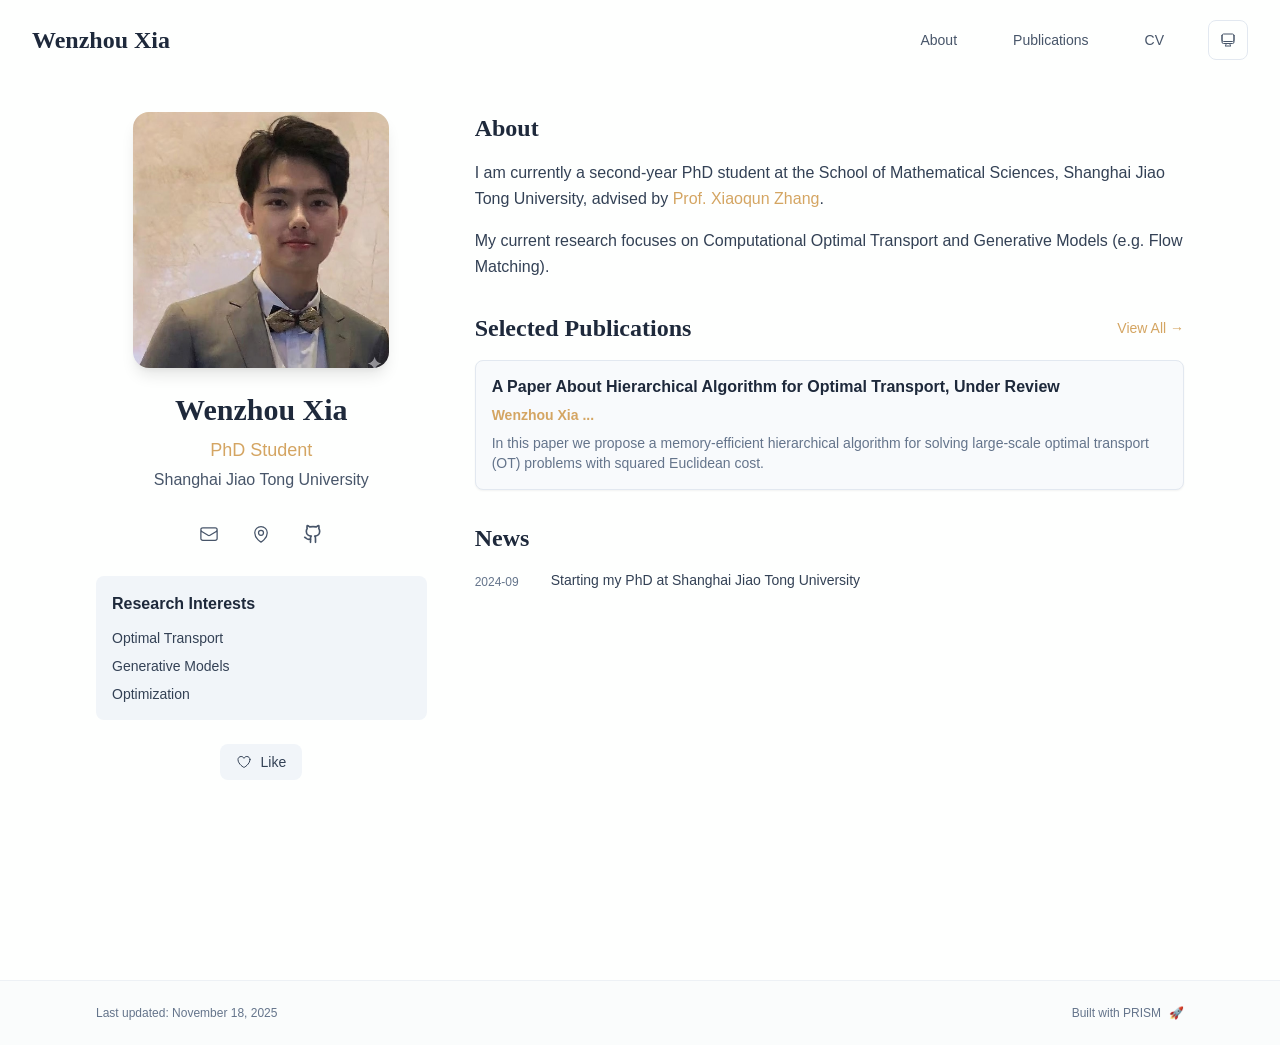
==== index.html @ 112fb8da "deploy: update website content" ====
<!DOCTYPE html><html lang="en" class="scroll-smooth"><head><meta charSet="utf-8"/><meta name="viewport" content="width=device-width, initial-scale=1"/><link rel="preload" as="image" href="/xwz_bio.jpg"/><link rel="stylesheet" href="/_next/static/css/92b53c90e215dddf.css" data-precedence="next"/><link rel="preload" as="script" fetchPriority="low" href="/_next/static/chunks/webpack-af78f5c2c11af041.js"/><script src="/_next/static/chunks/4bd1b696-70b6d399998de86a.js" async=""></script><script src="/_next/static/chunks/684-5aaa8290a129f299.js" async=""></script><script src="/_next/static/chunks/main-app-02dca83e96fde3eb.js" async=""></script><script src="/_next/static/chunks/17-9c04c9413a9f9f1f.js" async=""></script><script src="/_next/static/chunks/874-6cc630662f3664af.js" async=""></script><script src="/_next/static/chunks/862-15038af301665bb3.js" async=""></script><script src="/_next/static/chunks/app/layout-b1ac421c84cbbd50.js" async=""></script><script src="/_next/static/chunks/178-595a94b9af1e67b5.js" async=""></script><script src="/_next/static/chunks/748-b0753eeaf12cb586.js" async=""></script><script src="/_next/static/chunks/app/page-8a2f566914e241b3.js" async=""></script><link rel="icon" href="/favicon.svg" type="image/svg+xml"/><link rel="dns-prefetch" href="https://google-fonts.jialeliu.com"/><link rel="preconnect" href="https://google-fonts.jialeliu.com" crossorigin=""/><link rel="preload" as="style" href="https://google-fonts.jialeliu.com/css2?family=Inter:wght@300;400;500;600;700&amp;family=Crimson+Text:ital,wght@0,400;0,600;1,400&amp;display=swap"/><link rel="stylesheet" id="gfonts-css" href="https://google-fonts.jialeliu.com/css2?family=Inter:wght@300;400;500;600;700&amp;family=Crimson+Text:ital,wght@0,400;0,600;1,400&amp;display=swap" media="print"/><script>
              (function(){
                var l = document.getElementById('gfonts-css');
                if (!l) return;
                if (l.media !== 'all') {
                  l.addEventListener('load', function(){ try { l.media = 'all'; } catch(e){} });
                }
              })();
            </script><noscript><link rel="stylesheet" href="https://google-fonts.jialeliu.com/css2?family=Inter:wght@300;400;500;600;700&amp;family=Crimson+Text:ital,wght@0,400;0,600;1,400&amp;display=swap"/></noscript><script>
              try {
                const theme = localStorage.getItem('theme-storage');
                const parsed = theme ? JSON.parse(theme) : null;
                const setting = parsed?.state?.theme || 'system';
                const prefersDark = typeof window !== 'undefined' && window.matchMedia && window.matchMedia('(prefers-color-scheme: dark)').matches;
                const effective = setting === 'dark' ? 'dark' : (setting === 'light' ? 'light' : (prefersDark ? 'dark' : 'light'));
                var root = document.documentElement;
                root.classList.add(effective);
                root.setAttribute('data-theme', effective);
              } catch (e) {
                var root = document.documentElement;
                root.classList.add('light');
                root.setAttribute('data-theme', 'light');
              }
            </script><title>Wenzhou Xia</title><meta name="description" content="PhD student at Shanghai Jiao Tong University."/><meta name="author" content="Wenzhou Xia"/><meta name="keywords" content="Wenzhou Xia,PhD,Research,Shanghai Jiao Tong University"/><meta name="creator" content="Wenzhou Xia"/><meta name="publisher" content="Wenzhou Xia"/><meta property="og:title" content="Wenzhou Xia"/><meta property="og:description" content="PhD student at Shanghai Jiao Tong University."/><meta property="og:site_name" content="Wenzhou Xia&#x27;s Academic Website"/><meta property="og:locale" content="en_US"/><meta property="og:type" content="website"/><meta name="twitter:card" content="summary"/><meta name="twitter:title" content="Wenzhou Xia"/><meta name="twitter:description" content="PhD student at Shanghai Jiao Tong University."/><link rel="icon" href="/favicon.svg"/><script>document.querySelectorAll('body link[rel="icon"], body link[rel="apple-touch-icon"]').forEach(el => document.head.appendChild(el))</script><script src="/_next/static/chunks/polyfills-42372ed130431b0a.js" noModule=""></script></head><body class="font-sans antialiased"><div style="visibility:hidden"><nav class="fixed top-0 left-0 right-0 z-50" data-headlessui-state=""><div class="transition-all duration-300 ease-out bg-transparent" style="transform:translateY(-100px)"><div class="max-w-7xl mx-auto px-4 sm:px-6 lg:px-8"><div class="flex justify-between items-center h-16 lg:h-20"><div class="flex-shrink-0" tabindex="0"><a class="text-xl lg:text-2xl font-serif font-semibold text-primary hover:text-accent transition-colors duration-200" href="/">Wenzhou Xia</a></div><div class="hidden lg:block"><div class="ml-10 flex items-center space-x-8"><div class="flex items-baseline space-x-8"><a class="relative px-3 py-2 text-sm font-medium transition-all duration-200 rounded hover:bg-accent/10 hover:shadow-sm text-primary" href="/"><span class="relative z-10">About</span><div class="absolute inset-0 bg-accent/10 rounded-lg"></div></a><a class="relative px-3 py-2 text-sm font-medium transition-all duration-200 rounded hover:bg-accent/10 hover:shadow-sm text-neutral-600 hover:text-primary" href="/publications/"><span class="relative z-10">Publications</span></a><a class="relative px-3 py-2 text-sm font-medium transition-all duration-200 rounded hover:bg-accent/10 hover:shadow-sm text-neutral-600 hover:text-primary" href="/cv/"><span class="relative z-10">CV</span></a></div><div class="flex items-center justify-center w-10 h-10 rounded-lg border border-neutral-200 dark:border-[rgba(148,163,184,0.24)] bg-background dark:bg-neutral-800"><div class="w-4 h-4 rounded-full bg-neutral-300 animate-pulse"></div></div></div></div><div class="lg:hidden flex items-center space-x-2"><div class="flex items-center justify-center w-10 h-10 rounded-lg border border-neutral-200 dark:border-[rgba(148,163,184,0.24)] bg-background dark:bg-neutral-800"><div class="w-4 h-4 rounded-full bg-neutral-300 animate-pulse"></div></div><button class="inline-flex items-center justify-center p-2 rounded-md text-neutral-600 hover:text-primary hover:bg-neutral-100 dark:hover:bg-neutral-800 focus:outline-none focus:ring-2 focus:ring-inset focus:ring-accent transition-colors duration-200" id="headlessui-disclosure-button-«R5pdb»" type="button" aria-expanded="false" data-headlessui-state=""><span class="sr-only">Open main menu</span><div><svg xmlns="http://www.w3.org/2000/svg" fill="none" viewBox="0 0 24 24" stroke-width="1.5" stroke="currentColor" aria-hidden="true" data-slot="icon" class="block h-6 w-6"><path stroke-linecap="round" stroke-linejoin="round" d="M3.75 6.75h16.5M3.75 12h16.5m-16.5 5.25h16.5"></path></svg></div></button></div></div></div></div></nav><main class="min-h-screen pt-16 lg:pt-20"><div class="max-w-6xl mx-auto px-4 sm:px-6 lg:px-8 py-8 bg-background min-h-screen"><div class="grid grid-cols-1 lg:grid-cols-3 gap-12"><div class="lg:col-span-1"><div class="sticky top-8" style="opacity:0;transform:translateY(20px)"><div class="w-64 h-64 mx-auto mb-6 rounded-2xl overflow-hidden shadow-lg hover:shadow-xl transition-all duration-200 hover:scale-105"><img alt="Wenzhou Xia" width="256" height="256" decoding="async" data-nimg="1" class="w-full h-full object-cover object-[32%_center]" style="color:transparent" src="/xwz_bio.jpg"/></div><div class="text-center mb-6"><h1 class="text-3xl font-serif font-bold text-primary mb-2">Wenzhou Xia</h1><p class="text-lg text-accent font-medium mb-1">PhD Student</p><p class="text-neutral-600 mb-2">Shanghai Jiao Tong University</p></div><div class="flex flex-wrap justify-center gap-3 sm:gap-4 mb-6 relative px-2"><div class="relative"><button class="p-2 sm:p-2 transition-colors duration-200 text-neutral-600 dark:text-neutral-400 hover:text-accent" aria-label="Email"><svg xmlns="http://www.w3.org/2000/svg" fill="none" viewBox="0 0 24 24" stroke-width="1.5" stroke="currentColor" aria-hidden="true" data-slot="icon" class="h-5 w-5"><path stroke-linecap="round" stroke-linejoin="round" d="M21.75 6.75v10.5a2.25 2.25 0 0 1-2.25 2.25h-15a2.25 2.25 0 0 1-2.25-2.25V6.75m19.5 0A2.25 2.25 0 0 0 19.5 4.5h-15a2.25 2.25 0 0 0-2.25 2.25m19.5 0v.243a2.25 2.25 0 0 1-1.07 1.916l-7.5 4.615a2.25 2.25 0 0 1-2.36 0L3.32 8.91a2.25 2.25 0 0 1-1.07-1.916V6.75"></path></svg></button></div><div class="relative"><button class="p-2 sm:p-2 transition-colors duration-200 text-neutral-600 dark:text-neutral-400 hover:text-accent" aria-label="Location"><svg xmlns="http://www.w3.org/2000/svg" fill="none" viewBox="0 0 24 24" stroke-width="1.5" stroke="currentColor" aria-hidden="true" data-slot="icon" class="h-5 w-5"><path stroke-linecap="round" stroke-linejoin="round" d="M15 10.5a3 3 0 1 1-6 0 3 3 0 0 1 6 0Z"></path><path stroke-linecap="round" stroke-linejoin="round" d="M19.5 10.5c0 7.142-7.5 11.25-7.5 11.25S4.5 17.642 4.5 10.5a7.5 7.5 0 1 1 15 0Z"></path></svg></button></div><a href="https://github.com/WenzhouXia" target="_blank" rel="noopener noreferrer" class="p-2 sm:p-2 text-neutral-600 dark:text-neutral-400 hover:text-accent transition-colors duration-200" aria-label="GitHub"><svg xmlns="http://www.w3.org/2000/svg" width="24" height="24" viewBox="0 0 24 24" fill="none" stroke="currentColor" stroke-width="2" stroke-linecap="round" stroke-linejoin="round" class="lucide lucide-github h-5 w-5" aria-hidden="true"><path d="M15 22v-4a4.8 4.8 0 0 0-1-3.5c3 0 6-2 6-5.5.08-1.25-.27-2.48-1-3.5.28-1.15.28-2.35 0-3.5 0 0-1 0-3 1.5-2.64-.5-5.36-.5-8 0C6 2 5 2 5 2c-.3 1.15-.3 2.35 0 3.5A5.403 5.403 0 0 0 4 9c0 3.5 3 5.5 6 5.5-.39.49-.68 1.05-.85 1.65-.17.6-.22 1.23-.15 1.85v4"></path><path d="M9 18c-4.51 2-5-2-7-2"></path></svg></a></div><div class="bg-neutral-100 dark:bg-neutral-800 rounded-lg p-4 mb-6 hover:shadow-lg transition-all duration-200 hover:scale-[1.02]"><h3 class="font-semibold text-primary mb-3">Research Interests</h3><div class="space-y-2 text-sm text-neutral-700 dark:text-neutral-500"><div>Optimal Transport</div><div>Generative Models</div><div>Optimization</div></div></div><div class="flex justify-center"><div class="relative"><button class="flex items-center space-x-2 px-4 py-2 rounded-lg font-medium text-sm transition-all duration-200 bg-neutral-100 dark:bg-neutral-800 text-neutral-700 dark:text-neutral-500 hover:bg-red-50 dark:hover:bg-red-900/20 hover:text-red-600 dark:hover:text-red-400 cursor-pointer" tabindex="0"><svg xmlns="http://www.w3.org/2000/svg" fill="none" viewBox="0 0 24 24" stroke-width="1.5" stroke="currentColor" aria-hidden="true" data-slot="icon" class="h-4 w-4"><path stroke-linecap="round" stroke-linejoin="round" d="M21 8.25c0-2.485-2.099-4.5-4.688-4.5-1.935 0-3.597 1.126-4.312 2.733-.715-1.607-2.377-2.733-4.313-2.733C5.1 3.75 3 5.765 3 8.25c0 7.22 9 12 9 12s9-4.78 9-12Z"></path></svg><span>Like</span></button></div></div></div></div><div class="lg:col-span-2 space-y-8"><section id="about" class="scroll-mt-24 space-y-8"><section style="opacity:0;transform:translateY(20px)"><h2 class="text-2xl font-serif font-bold text-primary mb-4">About</h2><div class="text-neutral-700 dark:text-neutral-600 leading-relaxed"><p class="mb-4 last:mb-0">I am currently a second-year PhD student at the School of Mathematical Sciences, Shanghai Jiao Tong University, advised by <a href="https://math.sjtu.edu.cn/faculty/xqzhang/" node="[object Object]" target="_blank" rel="noopener noreferrer" class="text-accent font-medium transition-all duration-200 rounded hover:bg-accent/10 hover:shadow-sm">Prof. Xiaoqun Zhang</a>.</p>
<p class="mb-4 last:mb-0">My current research focuses on Computational Optimal Transport and Generative Models (e.g. Flow Matching).</p></div></section><section style="opacity:0;transform:translateY(20px)"><div class="flex items-center justify-between mb-4"><h2 class="text-2xl font-serif font-bold text-primary">Selected Publications</h2><a class="text-accent hover:text-accent-dark text-sm font-medium transition-all duration-200 rounded hover:bg-accent/10 hover:shadow-sm" href="/publications/">View All →</a></div><div class="space-y-4"><div class="bg-neutral-50 dark:bg-neutral-800 p-4 rounded-lg shadow-sm border border-neutral-200 dark:border-[rgba(148,163,184,0.24)] hover:shadow-lg transition-all duration-200 hover:scale-[1.02]" style="opacity:0;transform:translateY(20px)"><h3 class="font-semibold text-primary mb-2 leading-tight">A Paper About Hierarchical Algorithm for Optimal Transport, Under Review</h3><p class="text-sm text-neutral-600 dark:text-neutral-500 mb-1"><span><span class="font-semibold text-accent ">Wenzhou Xia ...</span></span></p><p class="text-sm text-neutral-600 dark:text-neutral-500 mb-2"></p><p class="text-sm text-neutral-500 dark:text-neutral-500 line-clamp-2">In this paper we propose a memory-efficient hierarchical algorithm for solving large-scale optimal transport (OT) problems with squared Euclidean cost.</p></div></div></section><section style="opacity:0;transform:translateY(20px)"><h2 class="text-2xl font-serif font-bold text-primary mb-4">News</h2><div class="space-y-3"><div class="flex items-start space-x-3"><span class="text-xs text-neutral-500 mt-1 w-16 flex-shrink-0">2024-09</span><p class="text-sm text-neutral-700">Starting my PhD at Shanghai Jiao Tong University</p></div></div></section></section></div></div></div><!--$--><!--/$--><!--$--><!--/$--></main><footer class="border-t border-neutral-200/50 bg-neutral-50/50 dark:bg-neutral-900/50 dark:border-neutral-700/50"><div class="max-w-6xl mx-auto px-4 sm:px-6 lg:px-8 py-6"><div class="flex flex-col sm:flex-row justify-between items-center gap-2"><p class="text-xs text-neutral-500">Last updated: <!-- -->November 18, 2025</p><p class="text-xs text-neutral-500 flex items-center"><a href="https://github.com/xyjoey/PRISM" target="_blank" rel="noopener noreferrer">Built with PRISM</a><span class="ml-2">🚀</span></p></div></div></footer></div><script src="/_next/static/chunks/webpack-af78f5c2c11af041.js" async=""></script><script>(self.__next_f=self.__next_f||[]).push([0])</script><script>self.__next_f.push([1,"1:\"$Sreact.fragment\"\n2:I[3719,[\"17\",\"static/chunks/17-9c04c9413a9f9f1f.js\",\"874\",\"static/chunks/874-6cc630662f3664af.js\",\"862\",\"static/chunks/862-15038af301665bb3.js\",\"177\",\"static/chunks/app/layout-b1ac421c84cbbd50.js\"],\"ThemeProvider\"]\n3:I[768,[\"17\",\"static/chunks/17-9c04c9413a9f9f1f.js\",\"874\",\"static/chunks/874-6cc630662f3664af.js\",\"862\",\"static/chunks/862-15038af301665bb3.js\",\"177\",\"static/chunks/app/layout-b1ac421c84cbbd50.js\"],\"default\"]\n4:I[7555,[],\"\"]\n5:I[1295,[],\"\"]\n6:I[2548,[\"17\",\"static/chunks/17-9c04c9413a9f9f1f.js\",\"874\",\"static/chunks/874-6cc630662f3664af.js\",\"862\",\"static/chunks/862-15038af301665bb3.js\",\"177\",\"static/chunks/app/layout-b1ac421c84cbbd50.js\"],\"default\"]\n7:I[7437,[\"17\",\"static/chunks/17-9c04c9413a9f9f1f.js\",\"178\",\"static/chunks/178-595a94b9af1e67b5.js\",\"874\",\"static/chunks/874-6cc630662f3664af.js\",\"748\",\"static/chunks/748-b0753eeaf12cb586.js\",\"974\",\"static/chunks/app/page-8a2f566914e241b3.js\"],\"default\"]\n8:I[9507,[\"17\",\"static/chunks/17-9c04c9413a9f9f1f.js\",\"178\",\"static/chunks/178-595a94b9af1e67b5.js\",\"874\",\"static/chunks/874-6cc630662f3664af.js\",\"748\",\"static/chunks/748-b0753eeaf12cb586.js\",\"974\",\"static/chunks/app/page-8a2f566914e241b3.js\"],\"default\"]\n9:I[5218,[\"17\",\"static/chunks/17-9c04c9413a9f9f1f.js\",\"178\",\"static/chunks/178-595a94b9af1e67b5.js\",\"874\",\"static/chunks/874-6cc630662f3664af.js\",\"748\",\"static/chunks/748-b0753eeaf12cb586.js\",\"974\",\"static/chunks/app/page-8a2f566914e241b3.js\"],\"default\"]\na:I[1990,[\"17\",\"static/chunks/17-9c04c9413a9f9f1f.js\",\"178\",\"static/chunks/178-595a94b9af1e67b5.js\",\"874\",\"static/chunks/874-6cc630662f3664af.js\",\"748\",\"static/chunks/748-b0753eeaf12cb586.js\",\"974\",\"static/chunks/app/page-8a2f566914e241b3.js\"],\"default\"]\nb:I[9665,[],\"MetadataBoundary\"]\nd:I[9665,[],\"OutletBoundary\"]\n10:I[4911,[],\"AsyncMetadataOutlet\"]\n12:I[9665,[],\"ViewportBoundary\"]\n14:I[6614,[],\"\"]\n:HL[\"/_next/static/css/92b53c90e215dddf.css\",\"style\"]\n"])</script><script>self.__next_f.push([1,"0:{\"P\":null,\"b\":\"TUWizllTPipK-FlwlwY01\",\"p\":\"\",\"c\":[\"\",\"\"],\"i\":false,\"f\":[[[\"\",{\"children\":[\"__PAGE__\",{}]},\"$undefined\",\"$undefined\",true],[\"\",[\"$\",\"$1\",\"c\",{\"children\":[[[\"$\",\"link\",\"0\",{\"rel\":\"stylesheet\",\"href\":\"/_next/static/css/92b53c90e215dddf.css\",\"precedence\":\"next\",\"crossOrigin\":\"$undefined\",\"nonce\":\"$undefined\"}]],[\"$\",\"html\",null,{\"lang\":\"en\",\"className\":\"scroll-smooth\",\"suppressHydrationWarning\":true,\"children\":[[\"$\",\"head\",null,{\"children\":[[\"$\",\"link\",null,{\"rel\":\"icon\",\"href\":\"/favicon.svg\",\"type\":\"image/svg+xml\"}],[\"$\",\"link\",null,{\"rel\":\"dns-prefetch\",\"href\":\"https://google-fonts.jialeliu.com\"}],[\"$\",\"link\",null,{\"rel\":\"preconnect\",\"href\":\"https://google-fonts.jialeliu.com\",\"crossOrigin\":\"\"}],[\"$\",\"link\",null,{\"rel\":\"preload\",\"as\":\"style\",\"href\":\"https://google-fonts.jialeliu.com/css2?family=Inter:wght@300;400;500;600;700\u0026family=Crimson+Text:ital,wght@0,400;0,600;1,400\u0026display=swap\"}],[\"$\",\"link\",null,{\"rel\":\"stylesheet\",\"id\":\"gfonts-css\",\"href\":\"https://google-fonts.jialeliu.com/css2?family=Inter:wght@300;400;500;600;700\u0026family=Crimson+Text:ital,wght@0,400;0,600;1,400\u0026display=swap\",\"media\":\"print\"}],[\"$\",\"script\",null,{\"dangerouslySetInnerHTML\":{\"__html\":\"\\n              (function(){\\n                var l = document.getElementById('gfonts-css');\\n                if (!l) return;\\n                if (l.media !== 'all') {\\n                  l.addEventListener('load', function(){ try { l.media = 'all'; } catch(e){} });\\n                }\\n              })();\\n            \"}}],[\"$\",\"noscript\",null,{\"children\":[\"$\",\"link\",null,{\"rel\":\"stylesheet\",\"href\":\"https://google-fonts.jialeliu.com/css2?family=Inter:wght@300;400;500;600;700\u0026family=Crimson+Text:ital,wght@0,400;0,600;1,400\u0026display=swap\"}]}],[\"$\",\"script\",null,{\"dangerouslySetInnerHTML\":{\"__html\":\"\\n              try {\\n                const theme = localStorage.getItem('theme-storage');\\n                const parsed = theme ? JSON.parse(theme) : null;\\n                const setting = parsed?.state?.theme || 'system';\\n                const prefersDark = typeof window !== 'undefined' \u0026\u0026 window.matchMedia \u0026\u0026 window.matchMedia('(prefers-color-scheme: dark)').matches;\\n                const effective = setting === 'dark' ? 'dark' : (setting === 'light' ? 'light' : (prefersDark ? 'dark' : 'light'));\\n                var root = document.documentElement;\\n                root.classList.add(effective);\\n                root.setAttribute('data-theme', effective);\\n              } catch (e) {\\n                var root = document.documentElement;\\n                root.classList.add('light');\\n                root.setAttribute('data-theme', 'light');\\n              }\\n            \"}}]]}],[\"$\",\"body\",null,{\"className\":\"font-sans antialiased\",\"children\":[\"$\",\"$L2\",null,{\"children\":[[\"$\",\"$L3\",null,{\"items\":[{\"title\":\"About\",\"type\":\"page\",\"target\":\"about\",\"href\":\"/\"},{\"title\":\"Publications\",\"type\":\"page\",\"target\":\"publications\",\"href\":\"/publications\"},{\"title\":\"CV\",\"type\":\"page\",\"target\":\"cv\",\"href\":\"/cv\"}],\"siteTitle\":\"Wenzhou Xia\",\"enableOnePageMode\":false}],[\"$\",\"main\",null,{\"className\":\"min-h-screen pt-16 lg:pt-20\",\"children\":[\"$\",\"$L4\",null,{\"parallelRouterKey\":\"children\",\"error\":\"$undefined\",\"errorStyles\":\"$undefined\",\"errorScripts\":\"$undefined\",\"template\":[\"$\",\"$L5\",null,{}],\"templateStyles\":\"$undefined\",\"templateScripts\":\"$undefined\",\"notFound\":[[[\"$\",\"title\",null,{\"children\":\"404: This page could not be found.\"}],[\"$\",\"div\",null,{\"style\":{\"fontFamily\":\"system-ui,\\\"Segoe UI\\\",Roboto,Helvetica,Arial,sans-serif,\\\"Apple Color Emoji\\\",\\\"Segoe UI Emoji\\\"\",\"height\":\"100vh\",\"textAlign\":\"center\",\"display\":\"flex\",\"flexDirection\":\"column\",\"alignItems\":\"center\",\"justifyContent\":\"center\"},\"children\":[\"$\",\"div\",null,{\"children\":[[\"$\",\"style\",null,{\"dangerouslySetInnerHTML\":{\"__html\":\"body{color:#000;background:#fff;margin:0}.next-error-h1{border-right:1px solid rgba(0,0,0,.3)}@media (prefers-color-scheme:dark){body{color:#fff;background:#000}.next-error-h1{border-right:1px solid rgba(255,255,255,.3)}}\"}}],[\"$\",\"h1\",null,{\"className\":\"next-error-h1\",\"style\":{\"display\":\"inline-block\",\"margin\":\"0 20px 0 0\",\"padding\":\"0 23px 0 0\",\"fontSize\":24,\"fontWeight\":500,\"verticalAlign\":\"top\",\"lineHeight\":\"49px\"},\"children\":404}],[\"$\",\"div\",null,{\"style\":{\"display\":\"inline-block\"},\"children\":[\"$\",\"h2\",null,{\"style\":{\"fontSize\":14,\"fontWeight\":400,\"lineHeight\":\"49px\",\"margin\":0},\"children\":\"This page could not be found.\"}]}]]}]}]],[]],\"forbidden\":\"$undefined\",\"unauthorized\":\"$undefined\"}]}],[\"$\",\"$L6\",null,{\"lastUpdated\":\"November 18, 2025\"}]]}]}]]}]]}],{\"children\":[\"__PAGE__\",[\"$\",\"$1\",\"c\",{\"children\":[[\"$\",\"div\",null,{\"className\":\"max-w-6xl mx-auto px-4 sm:px-6 lg:px-8 py-8 bg-background min-h-screen\",\"children\":[\"$\",\"div\",null,{\"className\":\"grid grid-cols-1 lg:grid-cols-3 gap-12\",\"children\":[[\"$\",\"div\",null,{\"className\":\"lg:col-span-1\",\"children\":[\"$\",\"$L7\",null,{\"author\":{\"name\":\"Wenzhou Xia\",\"title\":\"PhD Student\",\"institution\":\"Shanghai Jiao Tong University\",\"avatar\":\"/xwz_bio.jpg\"},\"social\":{\"email\":\"xwz.hhh at sjtu dot edu dot cn\",\"location\":\"Shanghai, China\",\"location_url\":\"https://www.google.com/maps/place/%E4%B8%8A%E6%B5%B7%E4%BA%A4%E9%80%9A%E5%A4%A7%E5%AD%A6%E9%97%B5%E8%A1%8C%E6%A0%A1%E5%8C%BA/@31.032141,121.4445101,17z/data=!3m1!4b1!4m6!3m5!1s0x35b287dfc0044083:0x857c43c6ad6d04f9!8m2!3d31.032141!4d121.447085!16s%2Fg%2F1tcwtrjs?entry=ttu\u0026g_ep=EgoyMDI1MTIwMi4wIKXMDSoASAFQAw%3D%3D\",\"location_details\":[\"230 Room, 2nd Floor, Building 6 of Science Complex,\",\"School of Mathematical Sciences, Shanghai Jiao Tong University, Shanghai, China\"],\"github\":\"https://github.com/WenzhouXia\"},\"features\":{\"enable_likes\":true,\"enable_one_page_mode\":false},\"researchInterests\":[\"Optimal Transport\",\"Generative Models\",\"Optimization\"]}]}],[\"$\",\"div\",null,{\"className\":\"lg:col-span-2 space-y-8\",\"children\":[[\"$\",\"section\",\"about\",{\"id\":\"about\",\"className\":\"scroll-mt-24 space-y-8\",\"children\":[[[\"$\",\"$L8\",\"about\",{\"content\":\"I am currently a second-year PhD student at the School of Mathematical Sciences, Shanghai Jiao Tong University, advised by [Prof. Xiaoqun Zhang](https://math.sjtu.edu.cn/faculty/xqzhang/).\\r\\n\\r\\nMy current research focuses on Computational Optimal Transport and Generative Models (e.g. Flow Matching).\",\"title\":\"About\"}],[\"$\",\"$L9\",\"featured_publications\",{\"publications\":[{\"id\":\"xia2025Example\",\"title\":\"A Paper About Hierarchical Algorithm for Optimal Transport, Under Review\",\"authors\":[{\"name\":\"Wenzhou Xia ...\",\"isHighlighted\":true,\"isCorresponding\":false,\"isCoAuthor\":false}],\"year\":2025,\"type\":\"journal\",\"status\":\"published\",\"tags\":[\"Optimal Transport\",\"Linear Programming\",\"Multiscale Framework\",\"First-Order Methods\"],\"keywords\":\"$0:f:0:1:2:children:1:props:children:0:props:children:props:children:1:props:children:0:props:children:0:1:props:publications:0:tags\",\"researchArea\":\"machine-learning\",\"journal\":\"\",\"conference\":\"\",\"abstract\":\"Under Review\",\"description\":\"In this paper we propose a memory-efficient hierarchical algorithm for solving large-scale optimal transport (OT) problems with squared Euclidean cost.\",\"selected\":true,\"bibtex\":\"@article{xia2025Example,\\n  title = {A Paper About Hierarchical Algorithm for Optimal Transport, Under Review},\\n  author = {Wenzhou Xia ... },\\n  langid = {english},\\n  abstract = {Under Review}\\n}\"}],\"title\":\"Selected Publications\",\"enableOnePageMode\":false}],[\"$\",\"$La\",\"news\",{\"items\":[{\"date\":\"2024-09\",\"content\":\"Starting my PhD at Shanghai Jiao Tong University\"}],\"title\":\"News\"}]],false,false,false]}]]}]]}]}],[\"$\",\"$Lb\",null,{\"children\":\"$Lc\"}],null,[\"$\",\"$Ld\",null,{\"children\":[\"$Le\",\"$Lf\",[\"$\",\"$L10\",null,{\"promise\":\"$@11\"}]]}]]}],{},null,false]},null,false],[\"$\",\"$1\",\"h\",{\"children\":[null,[\"$\",\"$1\",\"CigoZrpsr4jCJS8F6oD77\",{\"children\":[[\"$\",\"$L12\",null,{\"children\":\"$L13\"}],null]}],null]}],false]],\"m\":\"$undefined\",\"G\":[\"$14\",\"$undefined\"],\"s\":false,\"S\":true}\n"])</script><script>self.__next_f.push([1,"15:\"$Sreact.suspense\"\n16:I[4911,[],\"AsyncMetadata\"]\nc:[\"$\",\"$15\",null,{\"fallback\":null,\"children\":[\"$\",\"$L16\",null,{\"promise\":\"$@17\"}]}]\n"])</script><script>self.__next_f.push([1,"f:null\n"])</script><script>self.__next_f.push([1,"13:[[\"$\",\"meta\",\"0\",{\"charSet\":\"utf-8\"}],[\"$\",\"meta\",\"1\",{\"name\":\"viewport\",\"content\":\"width=device-width, initial-scale=1\"}]]\ne:null\n"])</script><script>self.__next_f.push([1,"17:{\"metadata\":[[\"$\",\"title\",\"0\",{\"children\":\"Wenzhou Xia\"}],[\"$\",\"meta\",\"1\",{\"name\":\"description\",\"content\":\"PhD student at Shanghai Jiao Tong University.\"}],[\"$\",\"meta\",\"2\",{\"name\":\"author\",\"content\":\"Wenzhou Xia\"}],[\"$\",\"meta\",\"3\",{\"name\":\"keywords\",\"content\":\"Wenzhou Xia,PhD,Research,Shanghai Jiao Tong University\"}],[\"$\",\"meta\",\"4\",{\"name\":\"creator\",\"content\":\"Wenzhou Xia\"}],[\"$\",\"meta\",\"5\",{\"name\":\"publisher\",\"content\":\"Wenzhou Xia\"}],[\"$\",\"meta\",\"6\",{\"property\":\"og:title\",\"content\":\"Wenzhou Xia\"}],[\"$\",\"meta\",\"7\",{\"property\":\"og:description\",\"content\":\"PhD student at Shanghai Jiao Tong University.\"}],[\"$\",\"meta\",\"8\",{\"property\":\"og:site_name\",\"content\":\"Wenzhou Xia's Academic Website\"}],[\"$\",\"meta\",\"9\",{\"property\":\"og:locale\",\"content\":\"en_US\"}],[\"$\",\"meta\",\"10\",{\"property\":\"og:type\",\"content\":\"website\"}],[\"$\",\"meta\",\"11\",{\"name\":\"twitter:card\",\"content\":\"summary\"}],[\"$\",\"meta\",\"12\",{\"name\":\"twitter:title\",\"content\":\"Wenzhou Xia\"}],[\"$\",\"meta\",\"13\",{\"name\":\"twitter:description\",\"content\":\"PhD student at Shanghai Jiao Tong University.\"}],[\"$\",\"link\",\"14\",{\"rel\":\"icon\",\"href\":\"/favicon.svg\"}]],\"error\":null,\"digest\":\"$undefined\"}\n11:{\"metadata\":\"$17:metadata\",\"error\":null,\"digest\":\"$undefined\"}\n"])</script></body></html>
---- _next/static/css/92b53c90e215dddf.css ----
/*! tailwindcss v4.1.10 | MIT License | https://tailwindcss.com */@layer properties{@supports (((-webkit-hyphens:none)) and (not (margin-trim:inline))) or ((-moz-orient:inline) and (not (color:rgb(from red r g b)))){*,::backdrop,:after,:before{--tw-translate-x:0;--tw-translate-y:0;--tw-translate-z:0;--tw-rotate-x:initial;--tw-rotate-y:initial;--tw-rotate-z:initial;--tw-skew-x:initial;--tw-skew-y:initial;--tw-space-y-reverse:0;--tw-space-x-reverse:0;--tw-border-style:solid;--tw-leading:initial;--tw-font-weight:initial;--tw-shadow:0 0 #0000;--tw-shadow-color:initial;--tw-shadow-alpha:100%;--tw-inset-shadow:0 0 #0000;--tw-inset-shadow-color:initial;--tw-inset-shadow-alpha:100%;--tw-ring-color:initial;--tw-ring-shadow:0 0 #0000;--tw-inset-ring-color:initial;--tw-inset-ring-shadow:0 0 #0000;--tw-ring-inset:initial;--tw-ring-offset-width:0px;--tw-ring-offset-color:#fff;--tw-ring-offset-shadow:0 0 #0000;--tw-blur:initial;--tw-brightness:initial;--tw-contrast:initial;--tw-grayscale:initial;--tw-hue-rotate:initial;--tw-invert:initial;--tw-opacity:initial;--tw-saturate:initial;--tw-sepia:initial;--tw-drop-shadow:initial;--tw-drop-shadow-color:initial;--tw-drop-shadow-alpha:100%;--tw-drop-shadow-size:initial;--tw-backdrop-blur:initial;--tw-backdrop-brightness:initial;--tw-backdrop-contrast:initial;--tw-backdrop-grayscale:initial;--tw-backdrop-hue-rotate:initial;--tw-backdrop-invert:initial;--tw-backdrop-opacity:initial;--tw-backdrop-saturate:initial;--tw-backdrop-sepia:initial;--tw-duration:initial;--tw-ease:initial;--tw-scale-x:1;--tw-scale-y:1;--tw-scale-z:1}}}@layer theme{:host,:root{--font-sans:"Inter",-apple-system,BlinkMacSystemFont,"Segoe UI",Roboto,sans-serif;--color-red-50:oklch(97.1% .013 17.38);--color-red-400:oklch(70.4% .191 22.216);--color-red-600:oklch(57.7% .245 27.325);--color-red-900:oklch(39.6% .141 25.723);--color-white:#fff;--spacing:.25rem;--container-2xl:42rem;--container-3xl:48rem;--container-4xl:56rem;--container-6xl:72rem;--container-7xl:80rem;--text-xs:.75rem;--text-xs--line-height:calc(1/.75);--text-sm:.875rem;--text-sm--line-height:calc(1.25/.875);--text-base:1rem;--text-base--line-height:calc(1.5/1);--text-lg:1.125rem;--text-lg--line-height:calc(1.75/1.125);--text-xl:1.25rem;--text-xl--line-height:calc(1.75/1.25);--text-2xl:1.5rem;--text-2xl--line-height:calc(2/1.5);--text-3xl:1.875rem;--text-3xl--line-height:calc(2.25/1.875);--text-4xl:2.25rem;--text-4xl--line-height:calc(2.5/2.25);--font-weight-medium:500;--font-weight-semibold:600;--font-weight-bold:700;--leading-tight:1.25;--leading-relaxed:1.625;--radius-md:.375rem;--radius-lg:.5rem;--radius-xl:.75rem;--radius-2xl:1rem;--ease-out:cubic-bezier(0,0,.2,1);--animate-pulse:pulse 2s cubic-bezier(.4,0,.6,1)infinite;--blur-xl:24px;--aspect-video:16/9;--default-transition-duration:.15s;--default-transition-timing-function:cubic-bezier(.4,0,.2,1);--default-font-family:"Inter",-apple-system,BlinkMacSystemFont,"Segoe UI",Roboto,sans-serif;--default-mono-font-family:"SF Mono",Monaco,"Cascadia Code","Roboto Mono",Consolas,"Courier New",monospace;--line-height-normal:1.5;--shadow-glass:0 8px 32px 0 #1f26875e}}@layer base{*,::backdrop,:after,:before{box-sizing:border-box;border:0 solid;margin:0;padding:0}::file-selector-button{box-sizing:border-box;border:0 solid;margin:0;padding:0}:host,html{-webkit-text-size-adjust:100%;tab-size:4;line-height:1.5;font-family:var(--default-font-family,ui-sans-serif,system-ui,sans-serif,"Apple Color Emoji","Segoe UI Emoji","Segoe UI Symbol","Noto Color Emoji");font-feature-settings:var(--default-font-feature-settings,normal);font-variation-settings:var(--default-font-variation-settings,normal);-webkit-tap-highlight-color:transparent}hr{height:0;color:inherit;border-top-width:1px}abbr:where([title]){-webkit-text-decoration:underline dotted;text-decoration:underline dotted}h1,h2,h3,h4,h5,h6{font-size:inherit;font-weight:inherit}a{color:inherit;-webkit-text-decoration:inherit;text-decoration:inherit}b,strong{font-weight:bolder}code,kbd,pre,samp{font-family:var(--default-mono-font-family,ui-monospace,SFMono-Regular,Menlo,Monaco,Consolas,"Liberation Mono","Courier New",monospace);font-feature-settings:var(--default-mono-font-feature-settings,normal);font-variation-settings:var(--default-mono-font-variation-settings,normal);font-size:1em}small{font-size:80%}sub,sup{vertical-align:baseline;font-size:75%;line-height:0;position:relative}sub{bottom:-.25em}sup{top:-.5em}table{text-indent:0;border-color:inherit;border-collapse:collapse}:-moz-focusring{outline:auto}progress{vertical-align:baseline}summary{display:list-item}menu,ol,ul{list-style:none}audio,canvas,embed,iframe,img,object,svg,video{vertical-align:middle;display:block}img,video{max-width:100%;height:auto}button,input,optgroup,select,textarea{font:inherit;font-feature-settings:inherit;font-variation-settings:inherit;letter-spacing:inherit;color:inherit;opacity:1;background-color:#0000;border-radius:0}::file-selector-button{font:inherit;font-feature-settings:inherit;font-variation-settings:inherit;letter-spacing:inherit;color:inherit;opacity:1;background-color:#0000;border-radius:0}:where(select:is([multiple],[size])) optgroup{font-weight:bolder}:where(select:is([multiple],[size])) optgroup option{padding-inline-start:20px}::file-selector-button{margin-inline-end:4px}::placeholder{opacity:1}@supports (not ((-webkit-appearance:-apple-pay-button))) or (contain-intrinsic-size:1px){::placeholder{color:currentColor}@supports (color:color-mix(in lab,red,red)){::placeholder{color:color-mix(in oklab,currentcolor 50%,transparent)}}}textarea{resize:vertical}::-webkit-search-decoration{-webkit-appearance:none}::-webkit-date-and-time-value{min-height:1lh;text-align:inherit}::-webkit-datetime-edit{display:inline-flex}::-webkit-datetime-edit-fields-wrapper{padding:0}::-webkit-datetime-edit,::-webkit-datetime-edit-year-field{padding-block:0}::-webkit-datetime-edit-day-field,::-webkit-datetime-edit-month-field{padding-block:0}::-webkit-datetime-edit-hour-field,::-webkit-datetime-edit-minute-field{padding-block:0}::-webkit-datetime-edit-millisecond-field,::-webkit-datetime-edit-second-field{padding-block:0}::-webkit-datetime-edit-meridiem-field{padding-block:0}:-moz-ui-invalid{box-shadow:none}button,input:where([type=button],[type=reset],[type=submit]){appearance:button}::file-selector-button{appearance:button}::-webkit-inner-spin-button,::-webkit-outer-spin-button{height:auto}[hidden]:where(:not([hidden=until-found])){display:none!important}}@layer components;@layer utilities{.sr-only{clip:rect(0,0,0,0);white-space:nowrap;border-width:0;width:1px;height:1px;margin:-1px;padding:0;overflow:hidden}.absolute,.sr-only{position:absolute}.fixed{position:fixed}.relative{position:relative}.static{position:static}.sticky{position:sticky}.inset-0{inset:calc(var(--spacing)*0)}.top-0{top:calc(var(--spacing)*0)}.top-1\/2{top:50%}.top-2{top:calc(var(--spacing)*2)}.top-8{top:calc(var(--spacing)*8)}.top-full{top:100%}.right-0{right:calc(var(--spacing)*0)}.right-2{right:calc(var(--spacing)*2)}.left-0{left:calc(var(--spacing)*0)}.left-1\/2{left:50%}.left-3{left:calc(var(--spacing)*3)}.z-10{z-index:10}.z-20{z-index:20}.z-40{z-index:40}.z-50{z-index:50}.mx-auto{margin-inline:auto}.my-4{margin-block:calc(var(--spacing)*4)}.mt-1{margin-top:calc(var(--spacing)*1)}.mt-2{margin-top:calc(var(--spacing)*2)}.mt-4{margin-top:calc(var(--spacing)*4)}.mt-6{margin-top:calc(var(--spacing)*6)}.mt-8{margin-top:calc(var(--spacing)*8)}.mt-auto{margin-top:auto}.mr-1{margin-right:calc(var(--spacing)*1)}.mr-1\.5{margin-right:calc(var(--spacing)*1.5)}.mr-2{margin-right:calc(var(--spacing)*2)}.mb-1{margin-bottom:calc(var(--spacing)*1)}.mb-2{margin-bottom:calc(var(--spacing)*2)}.mb-3{margin-bottom:calc(var(--spacing)*3)}.mb-4{margin-bottom:calc(var(--spacing)*4)}.mb-6{margin-bottom:calc(var(--spacing)*6)}.mb-8{margin-bottom:calc(var(--spacing)*8)}.ml-0{margin-left:calc(var(--spacing)*0)}.ml-2{margin-left:calc(var(--spacing)*2)}.ml-4{margin-left:calc(var(--spacing)*4)}.ml-10{margin-left:calc(var(--spacing)*10)}.line-clamp-2{-webkit-line-clamp:2}.line-clamp-2,.line-clamp-3{-webkit-box-orient:vertical;display:-webkit-box;overflow:hidden}.line-clamp-3{-webkit-line-clamp:3}.block{display:block}.contents{display:contents}.flex{display:flex}.grid{display:grid}.hidden{display:none}.inline-flex{display:inline-flex}.aspect-video{aspect-ratio:var(--aspect-video)}.h-0{height:calc(var(--spacing)*0)}.h-2\.5{height:calc(var(--spacing)*2.5)}.h-3{height:calc(var(--spacing)*3)}.h-4{height:calc(var(--spacing)*4)}.h-5{height:calc(var(--spacing)*5)}.h-6{height:calc(var(--spacing)*6)}.h-10{height:calc(var(--spacing)*10)}.h-16{height:calc(var(--spacing)*16)}.h-64{height:calc(var(--spacing)*64)}.h-full{height:100%}.min-h-screen{min-height:100vh}.w-0{width:calc(var(--spacing)*0)}.w-2\.5{width:calc(var(--spacing)*2.5)}.w-3{width:calc(var(--spacing)*3)}.w-4{width:calc(var(--spacing)*4)}.w-5{width:calc(var(--spacing)*5)}.w-6{width:calc(var(--spacing)*6)}.w-10{width:calc(var(--spacing)*10)}.w-16{width:calc(var(--spacing)*16)}.w-32{width:calc(var(--spacing)*32)}.w-64{width:calc(var(--spacing)*64)}.w-full{width:100%}.max-w-2xl{max-width:var(--container-2xl)}.max-w-3xl{max-width:var(--container-3xl)}.max-w-4xl{max-width:var(--container-4xl)}.max-w-6xl{max-width:var(--container-6xl)}.max-w-7xl{max-width:var(--container-7xl)}.max-w-\[calc\(100vw-2rem\)\]{max-width:calc(100vw - 2rem)}.flex-shrink-0{flex-shrink:0}.flex-grow{flex-grow:1}.-translate-x-1\/2{--tw-translate-x:calc(calc(1/2*100%)*-1)}.-translate-x-1\/2,.-translate-y-1\/2{translate:var(--tw-translate-x)var(--tw-translate-y)}.-translate-y-1\/2{--tw-translate-y:calc(calc(1/2*100%)*-1)}.-translate-y-full{--tw-translate-y:-100%;translate:var(--tw-translate-x)var(--tw-translate-y)}.transform{transform:var(--tw-rotate-x,)var(--tw-rotate-y,)var(--tw-rotate-z,)var(--tw-skew-x,)var(--tw-skew-y,)}.animate-pulse{animation:var(--animate-pulse)}.cursor-pointer{cursor:pointer}.scroll-mt-24{scroll-margin-top:calc(var(--spacing)*24)}.list-inside{list-style-position:inside}.list-decimal{list-style-type:decimal}.list-disc{list-style-type:disc}.grid-cols-1{grid-template-columns:repeat(1,minmax(0,1fr))}.flex-col{flex-direction:column}.flex-wrap{flex-wrap:wrap}.items-baseline{align-items:baseline}.items-center{align-items:center}.items-start{align-items:flex-start}.justify-between{justify-content:space-between}.justify-center{justify-content:center}.gap-2{gap:calc(var(--spacing)*2)}.gap-3{gap:calc(var(--spacing)*3)}.gap-4{gap:calc(var(--spacing)*4)}.gap-6{gap:calc(var(--spacing)*6)}.gap-12{gap:calc(var(--spacing)*12)}:where(.space-y-1>:not(:last-child)){--tw-space-y-reverse:0;margin-block-start:calc(calc(var(--spacing)*1)*var(--tw-space-y-reverse));margin-block-end:calc(calc(var(--spacing)*1)*calc(1 - var(--tw-space-y-reverse)))}:where(.space-y-2>:not(:last-child)){--tw-space-y-reverse:0;margin-block-start:calc(calc(var(--spacing)*2)*var(--tw-space-y-reverse));margin-block-end:calc(calc(var(--spacing)*2)*calc(1 - var(--tw-space-y-reverse)))}:where(.space-y-3>:not(:last-child)){--tw-space-y-reverse:0;margin-block-start:calc(calc(var(--spacing)*3)*var(--tw-space-y-reverse));margin-block-end:calc(calc(var(--spacing)*3)*calc(1 - var(--tw-space-y-reverse)))}:where(.space-y-4>:not(:last-child)){--tw-space-y-reverse:0;margin-block-start:calc(calc(var(--spacing)*4)*var(--tw-space-y-reverse));margin-block-end:calc(calc(var(--spacing)*4)*calc(1 - var(--tw-space-y-reverse)))}:where(.space-y-6>:not(:last-child)){--tw-space-y-reverse:0;margin-block-start:calc(calc(var(--spacing)*6)*var(--tw-space-y-reverse));margin-block-end:calc(calc(var(--spacing)*6)*calc(1 - var(--tw-space-y-reverse)))}:where(.space-y-8>:not(:last-child)){--tw-space-y-reverse:0;margin-block-start:calc(calc(var(--spacing)*8)*var(--tw-space-y-reverse));margin-block-end:calc(calc(var(--spacing)*8)*calc(1 - var(--tw-space-y-reverse)))}:where(.space-x-0\.5>:not(:last-child)){--tw-space-x-reverse:0;margin-inline-start:calc(calc(var(--spacing)*.5)*var(--tw-space-x-reverse));margin-inline-end:calc(calc(var(--spacing)*.5)*calc(1 - var(--tw-space-x-reverse)))}:where(.space-x-2>:not(:last-child)){--tw-space-x-reverse:0;margin-inline-start:calc(calc(var(--spacing)*2)*var(--tw-space-x-reverse));margin-inline-end:calc(calc(var(--spacing)*2)*calc(1 - var(--tw-space-x-reverse)))}:where(.space-x-3>:not(:last-child)){--tw-space-x-reverse:0;margin-inline-start:calc(calc(var(--spacing)*3)*var(--tw-space-x-reverse));margin-inline-end:calc(calc(var(--spacing)*3)*calc(1 - var(--tw-space-x-reverse)))}:where(.space-x-8>:not(:last-child)){--tw-space-x-reverse:0;margin-inline-start:calc(calc(var(--spacing)*8)*var(--tw-space-x-reverse));margin-inline-end:calc(calc(var(--spacing)*8)*calc(1 - var(--tw-space-x-reverse)))}.overflow-hidden{overflow:hidden}.overflow-x-auto{overflow-x:auto}.scroll-smooth{scroll-behavior:smooth}.rounded{border-radius:.25rem}.rounded-2xl{border-radius:var(--radius-2xl)}.rounded-full{border-radius:3.40282e+38px}.rounded-lg{border-radius:var(--radius-lg)}.rounded-md{border-radius:var(--radius-md)}.rounded-xl{border-radius:var(--radius-xl)}.border{border-style:var(--tw-border-style);border-width:1px}.border-t{border-top-style:var(--tw-border-style);border-top-width:1px}.border-t-4{border-top-style:var(--tw-border-style);border-top-width:4px}.border-r-4{border-right-style:var(--tw-border-style);border-right-width:4px}.border-b{border-bottom-style:var(--tw-border-style);border-bottom-width:1px}.border-l-4{border-left-style:var(--tw-border-style);border-left-width:4px}.border-accent,.border-accent\/50{border-color:var(--accent)}@supports (color:color-mix(in lab,red,red)){.border-accent\/50{border-color:color-mix(in oklab,var(--accent)50%,transparent)}}.border-neutral-100{border-color:var(--neutral-100)}.border-neutral-200,.border-neutral-200\/50{border-color:var(--neutral-200)}@supports (color:color-mix(in lab,red,red)){.border-neutral-200\/50{border-color:color-mix(in oklab,var(--neutral-200)50%,transparent)}}.border-transparent{border-color:#0000}.border-t-accent{border-top-color:var(--accent)}.border-t-neutral-800{border-top-color:var(--neutral-800)}.bg-accent,.bg-accent\/10{background-color:var(--accent)}@supports (color:color-mix(in lab,red,red)){.bg-accent\/10{background-color:color-mix(in oklab,var(--accent)10%,transparent)}}.bg-background,.bg-background\/80{background-color:var(--background)}@supports (color:color-mix(in lab,red,red)){.bg-background\/80{background-color:color-mix(in oklab,var(--background)80%,transparent)}}.bg-background\/95{background-color:var(--background)}@supports (color:color-mix(in lab,red,red)){.bg-background\/95{background-color:color-mix(in oklab,var(--background)95%,transparent)}}.bg-neutral-50,.bg-neutral-50\/50{background-color:var(--neutral-50)}@supports (color:color-mix(in lab,red,red)){.bg-neutral-50\/50{background-color:color-mix(in oklab,var(--neutral-50)50%,transparent)}}.bg-neutral-100{background-color:var(--neutral-100)}.bg-neutral-300{background-color:var(--neutral-300)}.bg-neutral-800{background-color:var(--neutral-800)}.bg-red-50{background-color:var(--color-red-50)}.bg-transparent{background-color:#0000}.bg-white{background-color:var(--color-white)}.object-cover{object-fit:cover}.object-\[32\%_center\]{object-position:32% center}.p-1\.5{padding:calc(var(--spacing)*1.5)}.p-2{padding:calc(var(--spacing)*2)}.p-4{padding:calc(var(--spacing)*4)}.p-6{padding:calc(var(--spacing)*6)}.px-2{padding-inline:calc(var(--spacing)*2)}.px-3{padding-inline:calc(var(--spacing)*3)}.px-4{padding-inline:calc(var(--spacing)*4)}.py-1{padding-block:calc(var(--spacing)*1)}.py-2{padding-block:calc(var(--spacing)*2)}.py-3{padding-block:calc(var(--spacing)*3)}.py-6{padding-block:calc(var(--spacing)*6)}.py-8{padding-block:calc(var(--spacing)*8)}.py-12{padding-block:calc(var(--spacing)*12)}.pt-2{padding-top:calc(var(--spacing)*2)}.pt-16{padding-top:calc(var(--spacing)*16)}.pr-4{padding-right:calc(var(--spacing)*4)}.pb-2{padding-bottom:calc(var(--spacing)*2)}.pb-3{padding-bottom:calc(var(--spacing)*3)}.pl-4{padding-left:calc(var(--spacing)*4)}.pl-10{padding-left:calc(var(--spacing)*10)}.text-center{text-align:center}.font-mono{font-family:SF Mono,Monaco,Cascadia Code,Roboto Mono,Consolas,Courier New,monospace}.font-sans{font-family:Inter,-apple-system,BlinkMacSystemFont,Segoe UI,Roboto,sans-serif}.font-serif{font-family:Crimson Text,Georgia,serif}.text-2xl{font-size:var(--text-2xl);line-height:var(--tw-leading,var(--text-2xl--line-height))}.text-3xl{font-size:var(--text-3xl);line-height:var(--tw-leading,var(--text-3xl--line-height))}.text-4xl{font-size:var(--text-4xl);line-height:var(--tw-leading,var(--text-4xl--line-height))}.text-base{font-size:var(--text-base);line-height:var(--tw-leading,var(--text-base--line-height))}.text-lg{font-size:var(--text-lg);line-height:var(--tw-leading,var(--text-lg--line-height))}.text-sm{font-size:var(--text-sm);line-height:var(--tw-leading,var(--text-sm--line-height))}.text-xl{font-size:var(--text-xl);line-height:var(--tw-leading,var(--text-xl--line-height))}.text-xs{font-size:var(--text-xs);line-height:var(--tw-leading,var(--text-xs--line-height))}.leading-relaxed{--tw-leading:var(--leading-relaxed);line-height:var(--leading-relaxed)}.leading-tight{--tw-leading:var(--leading-tight);line-height:var(--leading-tight)}.font-bold{--tw-font-weight:var(--font-weight-bold);font-weight:var(--font-weight-bold)}.font-medium{--tw-font-weight:var(--font-weight-medium);font-weight:var(--font-weight-medium)}.font-semibold{--tw-font-weight:var(--font-weight-semibold);font-weight:var(--font-weight-semibold)}.break-words{overflow-wrap:break-word}.whitespace-nowrap{white-space:nowrap}.whitespace-pre-wrap{white-space:pre-wrap}.text-accent{color:var(--accent)}.text-neutral-400{color:var(--neutral-400)}.text-neutral-500{color:var(--neutral-500)}.text-neutral-600{color:var(--neutral-600)}.text-neutral-700{color:var(--neutral-700)}.text-neutral-800{color:var(--neutral-800)}.text-primary{color:var(--primary)}.text-red-600{color:var(--color-red-600)}.text-white{color:var(--color-white)}.capitalize{text-transform:capitalize}.italic{font-style:italic}.underline{text-decoration-line:underline}.decoration-accent{-webkit-text-decoration-color:var(--accent);text-decoration-color:var(--accent)}.decoration-neutral-400{-webkit-text-decoration-color:var(--neutral-400);text-decoration-color:var(--neutral-400)}.underline-offset-4{text-underline-offset:4px}.antialiased{-webkit-font-smoothing:antialiased;-moz-osx-font-smoothing:grayscale}.opacity-60{opacity:.6}.shadow-lg{--tw-shadow:0 10px 15px -3px var(--tw-shadow-color,#0000001a),0 4px 6px -2px var(--tw-shadow-color,#0000000d)}.shadow-lg,.shadow-sm{box-shadow:var(--tw-inset-shadow),var(--tw-inset-ring-shadow),var(--tw-ring-offset-shadow),var(--tw-ring-shadow),var(--tw-shadow)}.shadow-sm{--tw-shadow:0 1px 2px 0 var(--tw-shadow-color,#0000000d)}.filter{filter:var(--tw-blur,)var(--tw-brightness,)var(--tw-contrast,)var(--tw-grayscale,)var(--tw-hue-rotate,)var(--tw-invert,)var(--tw-saturate,)var(--tw-sepia,)var(--tw-drop-shadow,)}.backdrop-blur-xl{--tw-backdrop-blur:blur(var(--blur-xl));-webkit-backdrop-filter:var(--tw-backdrop-blur,)var(--tw-backdrop-brightness,)var(--tw-backdrop-contrast,)var(--tw-backdrop-grayscale,)var(--tw-backdrop-hue-rotate,)var(--tw-backdrop-invert,)var(--tw-backdrop-opacity,)var(--tw-backdrop-saturate,)var(--tw-backdrop-sepia,);backdrop-filter:var(--tw-backdrop-blur,)var(--tw-backdrop-brightness,)var(--tw-backdrop-contrast,)var(--tw-backdrop-grayscale,)var(--tw-backdrop-hue-rotate,)var(--tw-backdrop-invert,)var(--tw-backdrop-opacity,)var(--tw-backdrop-saturate,)var(--tw-backdrop-sepia,)}.transition{transition-property:color,background-color,border-color,outline-color,text-decoration-color,fill,stroke,--tw-gradient-from,--tw-gradient-via,--tw-gradient-to,opacity,box-shadow,transform,translate,scale,rotate,filter,-webkit-backdrop-filter,backdrop-filter,display,visibility,content-visibility,overlay,pointer-events;transition-timing-function:var(--tw-ease,var(--default-transition-timing-function));transition-duration:var(--tw-duration,var(--default-transition-duration))}.transition-all{transition-property:all;transition-timing-function:var(--tw-ease,var(--default-transition-timing-function));transition-duration:var(--tw-duration,var(--default-transition-duration))}.transition-colors{transition-property:color,background-color,border-color,outline-color,text-decoration-color,fill,stroke,--tw-gradient-from,--tw-gradient-via,--tw-gradient-to;transition-timing-function:var(--tw-ease,var(--default-transition-timing-function));transition-duration:var(--tw-duration,var(--default-transition-duration))}.duration-200{--tw-duration:.2s;transition-duration:.2s}.duration-300{--tw-duration:.3s;transition-duration:.3s}.ease-out{--tw-ease:var(--ease-out);transition-timing-function:var(--ease-out)}.last\:mb-0:last-child{margin-bottom:calc(var(--spacing)*0)}@media (hover:hover){.hover\:scale-105:hover{--tw-scale-x:105%;--tw-scale-y:105%;--tw-scale-z:105%;scale:var(--tw-scale-x)var(--tw-scale-y)}.hover\:scale-\[1\.01\]:hover{scale:1.01}.hover\:scale-\[1\.02\]:hover{scale:1.02}.hover\:border-accent:hover{border-color:var(--accent)}.hover\:bg-accent:hover{background-color:var(--accent)}.hover\:bg-accent-dark:hover{background-color:var(--accent-dark)}.hover\:bg-accent\/10:hover{background-color:var(--accent)}@supports (color:color-mix(in lab,red,red)){.hover\:bg-accent\/10:hover{background-color:color-mix(in oklab,var(--accent)10%,transparent)}}.hover\:bg-neutral-50:hover{background-color:var(--neutral-50)}.hover\:bg-neutral-100:hover{background-color:var(--neutral-100)}.hover\:bg-red-50:hover{background-color:var(--color-red-50)}.hover\:text-accent:hover{color:var(--accent)}.hover\:text-accent-dark:hover{color:var(--accent-dark)}.hover\:text-primary:hover{color:var(--primary)}.hover\:text-red-600:hover{color:var(--color-red-600)}.hover\:text-white:hover{color:var(--color-white)}.hover\:underline:hover{text-decoration-line:underline}.hover\:shadow-lg:hover{--tw-shadow:0 10px 15px -3px var(--tw-shadow-color,#0000001a),0 4px 6px -2px var(--tw-shadow-color,#0000000d)}.hover\:shadow-lg:hover,.hover\:shadow-md:hover{box-shadow:var(--tw-inset-shadow),var(--tw-inset-ring-shadow),var(--tw-ring-offset-shadow),var(--tw-ring-shadow),var(--tw-shadow)}.hover\:shadow-md:hover{--tw-shadow:0 4px 6px -1px var(--tw-shadow-color,#0000001a),0 2px 4px -1px var(--tw-shadow-color,#0000000f)}.hover\:shadow-sm:hover{--tw-shadow:0 1px 2px 0 var(--tw-shadow-color,#0000000d)}.hover\:shadow-sm:hover,.hover\:shadow-xl:hover{box-shadow:var(--tw-inset-shadow),var(--tw-inset-ring-shadow),var(--tw-ring-offset-shadow),var(--tw-ring-shadow),var(--tw-shadow)}.hover\:shadow-xl:hover{--tw-shadow:0 20px 25px -5px var(--tw-shadow-color,#0000001a),0 10px 10px -5px var(--tw-shadow-color,#0000000a)}}.focus\:border-transparent:focus{border-color:#0000}.focus\:ring-2:focus{--tw-ring-shadow:var(--tw-ring-inset,)0 0 0 calc(2px + var(--tw-ring-offset-width))var(--tw-ring-color,currentcolor);box-shadow:var(--tw-inset-shadow),var(--tw-inset-ring-shadow),var(--tw-ring-offset-shadow),var(--tw-ring-shadow),var(--tw-shadow)}.focus\:ring-accent:focus{--tw-ring-color:var(--accent)}.focus\:outline-none:focus{--tw-outline-style:none;outline-style:none}.focus\:ring-inset:focus{--tw-ring-inset:inset}.focus-visible\:ring-2:focus-visible{--tw-ring-shadow:var(--tw-ring-inset,)0 0 0 calc(2px + var(--tw-ring-offset-width))var(--tw-ring-color,currentcolor);box-shadow:var(--tw-inset-shadow),var(--tw-inset-ring-shadow),var(--tw-ring-offset-shadow),var(--tw-ring-shadow),var(--tw-shadow)}.focus-visible\:ring-accent\/50:focus-visible{--tw-ring-color:var(--accent)}@supports (color:color-mix(in lab,red,red)){.focus-visible\:ring-accent\/50:focus-visible{--tw-ring-color:color-mix(in oklab,var(--accent)50%,transparent)}}@media (min-width:40rem){.sm\:hidden{display:none}.sm\:inline{display:inline}.sm\:w-auto{width:auto}.sm\:max-w-none{max-width:none}.sm\:flex-row{flex-direction:row}.sm\:gap-4{gap:calc(var(--spacing)*4)}:where(.sm\:space-y-0>:not(:last-child)){--tw-space-y-reverse:0;margin-block-start:calc(calc(var(--spacing)*0)*var(--tw-space-y-reverse));margin-block-end:calc(calc(var(--spacing)*0)*calc(1 - var(--tw-space-y-reverse)))}:where(.sm\:space-x-2>:not(:last-child)){--tw-space-x-reverse:0;margin-inline-start:calc(calc(var(--spacing)*2)*var(--tw-space-x-reverse));margin-inline-end:calc(calc(var(--spacing)*2)*calc(1 - var(--tw-space-x-reverse)))}.sm\:p-2{padding:calc(var(--spacing)*2)}.sm\:px-3{padding-inline:calc(var(--spacing)*3)}.sm\:px-6{padding-inline:calc(var(--spacing)*6)}.sm\:whitespace-nowrap{white-space:nowrap}}@media (min-width:48rem){.md\:aspect-\[4\/3\]{aspect-ratio:4/3}.md\:w-48{width:calc(var(--spacing)*48)}.md\:flex-row{flex-direction:row}}@media (min-width:64rem){.lg\:col-span-1{grid-column:span 1/span 1}.lg\:col-span-2{grid-column:span 2/span 2}.lg\:block{display:block}.lg\:hidden{display:none}.lg\:h-20{height:calc(var(--spacing)*20)}.lg\:grid-cols-3{grid-template-columns:repeat(3,minmax(0,1fr))}.lg\:px-8{padding-inline:calc(var(--spacing)*8)}.lg\:pt-20{padding-top:calc(var(--spacing)*20)}.lg\:text-2xl{font-size:var(--text-2xl);line-height:var(--tw-leading,var(--text-2xl--line-height))}}.dark\:border-\[rgba\(148\,163\,184\,0\.24\)\]:where(.dark,.dark *){border-color:#94a3b83d}.dark\:border-neutral-600:where(.dark,.dark *){border-color:var(--neutral-600)}.dark\:border-neutral-700:where(.dark,.dark *),.dark\:border-neutral-700\/50:where(.dark,.dark *){border-color:var(--neutral-700)}@supports (color:color-mix(in lab,red,red)){.dark\:border-neutral-700\/50:where(.dark,.dark *){border-color:color-mix(in oklab,var(--neutral-700)50%,transparent)}}.dark\:border-neutral-800:where(.dark,.dark *){border-color:var(--neutral-800)}.dark\:bg-neutral-700:where(.dark,.dark *){background-color:var(--neutral-700)}.dark\:bg-neutral-800:where(.dark,.dark *),.dark\:bg-neutral-800\/50:where(.dark,.dark *){background-color:var(--neutral-800)}@supports (color:color-mix(in lab,red,red)){.dark\:bg-neutral-800\/50:where(.dark,.dark *){background-color:color-mix(in oklab,var(--neutral-800)50%,transparent)}}.dark\:bg-neutral-900:where(.dark,.dark *),.dark\:bg-neutral-900\/50:where(.dark,.dark *){background-color:var(--neutral-900)}@supports (color:color-mix(in lab,red,red)){.dark\:bg-neutral-900\/50:where(.dark,.dark *){background-color:color-mix(in oklab,var(--neutral-900)50%,transparent)}}.dark\:bg-red-900\/20:where(.dark,.dark *){background-color:#82181a33}@supports (color:color-mix(in lab,red,red)){.dark\:bg-red-900\/20:where(.dark,.dark *){background-color:color-mix(in oklab,var(--color-red-900)20%,transparent)}}.dark\:text-neutral-300:where(.dark,.dark *){color:var(--neutral-300)}.dark\:text-neutral-400:where(.dark,.dark *){color:var(--neutral-400)}.dark\:text-neutral-500:where(.dark,.dark *){color:var(--neutral-500)}.dark\:text-neutral-600:where(.dark,.dark *){color:var(--neutral-600)}.dark\:text-red-400:where(.dark,.dark *){color:var(--color-red-400)}@media (hover:hover){.dark\:hover\:bg-neutral-700:where(.dark,.dark *):hover{background-color:var(--neutral-700)}.dark\:hover\:bg-neutral-800:where(.dark,.dark *):hover{background-color:var(--neutral-800)}.dark\:hover\:bg-red-900\/20:where(.dark,.dark *):hover{background-color:#82181a33}@supports (color:color-mix(in lab,red,red)){.dark\:hover\:bg-red-900\/20:where(.dark,.dark *):hover{background-color:color-mix(in oklab,var(--color-red-900)20%,transparent)}}.dark\:hover\:text-red-400:where(.dark,.dark *):hover{color:var(--color-red-400)}.dark\:hover\:text-white:where(.dark,.dark *):hover{color:var(--color-white)}}}.light,:root{--background:#fefffe;--foreground:#0f172a;--primary:#1e293b;--primary-light:#334155;--primary-dark:#0f172a;--accent:#d4a562;--accent-light:#e4b976;--accent-dark:#b8914d;--neutral-50:#f8fafc;--neutral-100:#f1f5f9;--neutral-200:#e2e8f0;--neutral-300:#cbd5e1;--neutral-400:#94a3b8;--neutral-500:#64748b;--neutral-600:#475569;--neutral-700:#334155;--neutral-800:#1e293b;--neutral-900:#0f172a;--success:#10b981;--warning:#f59e0b;--error:#ef4444;--info:#3b82f6;--glass-bg:#ffffff1a;--glass-border:#fff3;--glass-shadow:#0000001a}.dark{--background:#0f172a;--foreground:#f8fafc;--primary:#f8fafc;--primary-light:#e2e8f0;--primary-dark:#cbd5e1;--accent:#e4b976;--accent-light:#f0c674;--accent-dark:#d4a562;--glass-bg:#0f172acc;--glass-border:#ffffff1a;--glass-shadow:#00000080;--neutral-50:#0f172a;--neutral-100:#1e293b;--neutral-200:#334155;--neutral-300:#475569;--neutral-400:#64748b;--neutral-500:#94a3b8;--neutral-600:#cbd5e1;--neutral-700:#e2e8f0;--neutral-800:#1e293b;--neutral-900:#0f172a}body{background:var(--background);color:var(--foreground);font-family:var(--font-sans);line-height:var(--line-height-normal);-webkit-font-smoothing:antialiased;-moz-osx-font-smoothing:grayscale;font-weight:400}.text-balance{text-wrap:balance}.text-pretty{text-wrap:pretty}.glass,.glass-card{background:var(--glass-bg);-webkit-backdrop-filter:blur(20px);border:1px solid var(--glass-border);box-shadow:var(--shadow-glass)}.glass-card{border-radius:1rem;padding:1.5rem}::-webkit-scrollbar{width:8px}::-webkit-scrollbar-track{background:var(--neutral-100)}::-webkit-scrollbar-thumb{background:var(--neutral-300);border-radius:4px}::-webkit-scrollbar-thumb:hover{background:var(--neutral-400)}.dark ::-webkit-scrollbar-track{background:var(--neutral-800)}.dark ::-webkit-scrollbar-thumb{background:var(--neutral-600)}.dark ::-webkit-scrollbar-thumb:hover{background:var(--neutral-500)}.card-bg{background-color:#fff}.dark .card-bg{background-color:#1e293b;border-color:#94a3b83d}@property --tw-translate-x{syntax:"*";inherits:false;initial-value:0}@property --tw-translate-y{syntax:"*";inherits:false;initial-value:0}@property --tw-translate-z{syntax:"*";inherits:false;initial-value:0}@property --tw-rotate-x{syntax:"*";inherits:false}@property --tw-rotate-y{syntax:"*";inherits:false}@property --tw-rotate-z{syntax:"*";inherits:false}@property --tw-skew-x{syntax:"*";inherits:false}@property --tw-skew-y{syntax:"*";inherits:false}@property --tw-space-y-reverse{syntax:"*";inherits:false;initial-value:0}@property --tw-space-x-reverse{syntax:"*";inherits:false;initial-value:0}@property --tw-border-style{syntax:"*";inherits:false;initial-value:solid}@property --tw-leading{syntax:"*";inherits:false}@property --tw-font-weight{syntax:"*";inherits:false}@property --tw-shadow{syntax:"*";inherits:false;initial-value:0 0 #0000}@property --tw-shadow-color{syntax:"*";inherits:false}@property --tw-shadow-alpha{syntax:"<percentage>";inherits:false;initial-value:100%}@property --tw-inset-shadow{syntax:"*";inherits:false;initial-value:0 0 #0000}@property --tw-inset-shadow-color{syntax:"*";inherits:false}@property --tw-inset-shadow-alpha{syntax:"<percentage>";inherits:false;initial-value:100%}@property --tw-ring-color{syntax:"*";inherits:false}@property --tw-ring-shadow{syntax:"*";inherits:false;initial-value:0 0 #0000}@property --tw-inset-ring-color{syntax:"*";inherits:false}@property --tw-inset-ring-shadow{syntax:"*";inherits:false;initial-value:0 0 #0000}@property --tw-ring-inset{syntax:"*";inherits:false}@property --tw-ring-offset-width{syntax:"<length>";inherits:false;initial-value:0}@property --tw-ring-offset-color{syntax:"*";inherits:false;initial-value:#fff}@property --tw-ring-offset-shadow{syntax:"*";inherits:false;initial-value:0 0 #0000}@property --tw-blur{syntax:"*";inherits:false}@property --tw-brightness{syntax:"*";inherits:false}@property --tw-contrast{syntax:"*";inherits:false}@property --tw-grayscale{syntax:"*";inherits:false}@property --tw-hue-rotate{syntax:"*";inherits:false}@property --tw-invert{syntax:"*";inherits:false}@property --tw-opacity{syntax:"*";inherits:false}@property --tw-saturate{syntax:"*";inherits:false}@property --tw-sepia{syntax:"*";inherits:false}@property --tw-drop-shadow{syntax:"*";inherits:false}@property --tw-drop-shadow-color{syntax:"*";inherits:false}@property --tw-drop-shadow-alpha{syntax:"<percentage>";inherits:false;initial-value:100%}@property --tw-drop-shadow-size{syntax:"*";inherits:false}@property --tw-backdrop-blur{syntax:"*";inherits:false}@property --tw-backdrop-brightness{syntax:"*";inherits:false}@property --tw-backdrop-contrast{syntax:"*";inherits:false}@property --tw-backdrop-grayscale{syntax:"*";inherits:false}@property --tw-backdrop-hue-rotate{syntax:"*";inherits:false}@property --tw-backdrop-invert{syntax:"*";inherits:false}@property --tw-backdrop-opacity{syntax:"*";inherits:false}@property --tw-backdrop-saturate{syntax:"*";inherits:false}@property --tw-backdrop-sepia{syntax:"*";inherits:false}@property --tw-duration{syntax:"*";inherits:false}@property --tw-ease{syntax:"*";inherits:false}@property --tw-scale-x{syntax:"*";inherits:false;initial-value:1}@property --tw-scale-y{syntax:"*";inherits:false;initial-value:1}@property --tw-scale-z{syntax:"*";inherits:false;initial-value:1}@keyframes pulse{50%{opacity:.5}}
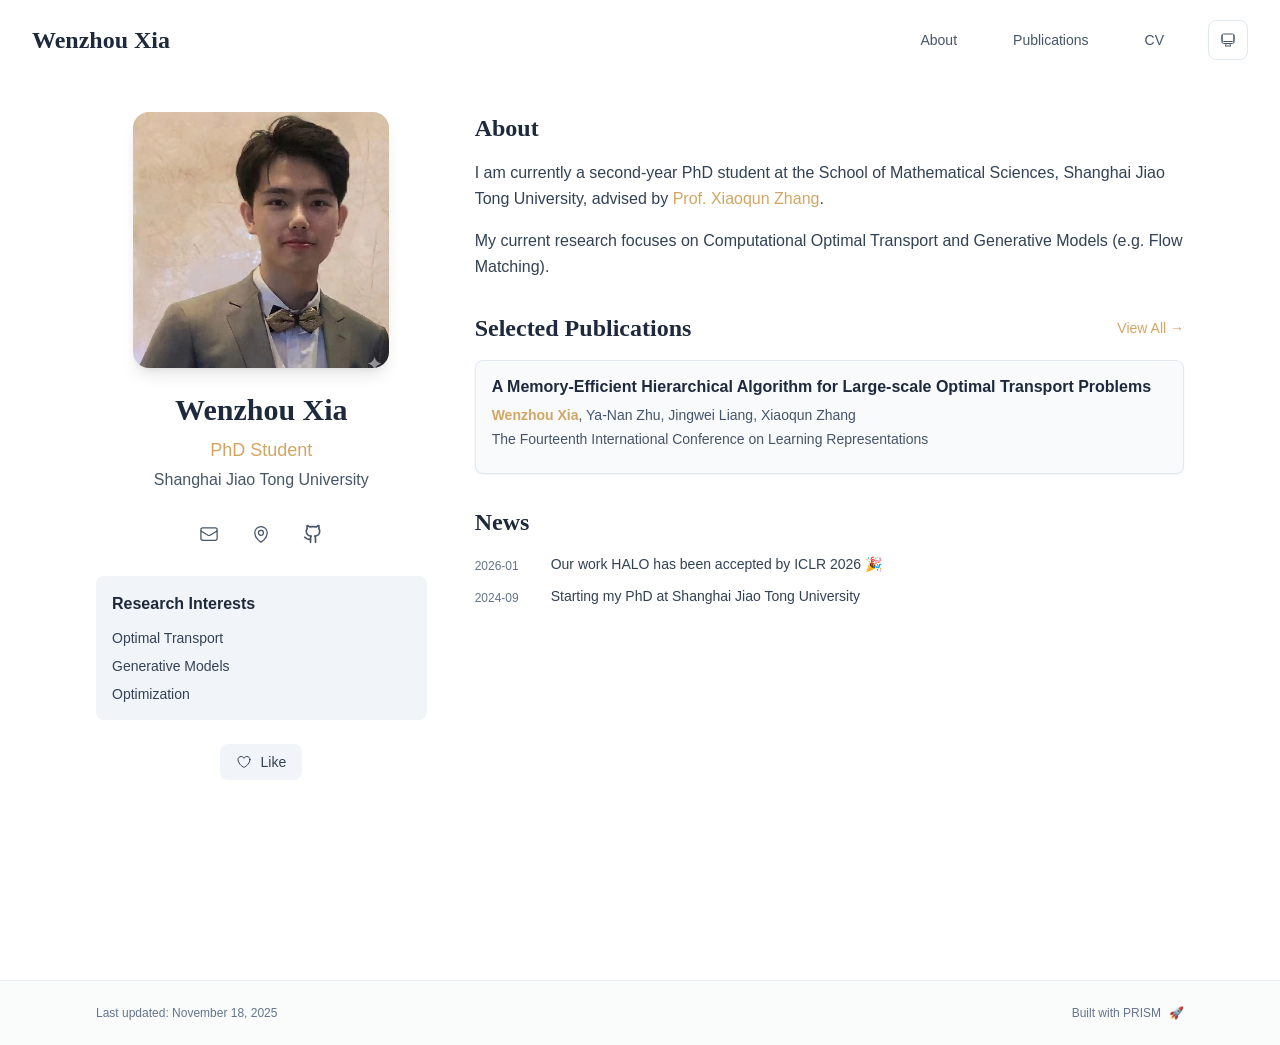
==== commit 45474f7e: "deploy: update website content" ====
--- a/index.html
+++ b/index.html
@@ -22,4 +22,4 @@
                 root.setAttribute('data-theme', 'light');
               }
             </script><title>Wenzhou Xia</title><meta name="description" content="PhD student at Shanghai Jiao Tong University."/><meta name="author" content="Wenzhou Xia"/><meta name="keywords" content="Wenzhou Xia,PhD,Research,Shanghai Jiao Tong University"/><meta name="creator" content="Wenzhou Xia"/><meta name="publisher" content="Wenzhou Xia"/><meta property="og:title" content="Wenzhou Xia"/><meta property="og:description" content="PhD student at Shanghai Jiao Tong University."/><meta property="og:site_name" content="Wenzhou Xia&#x27;s Academic Website"/><meta property="og:locale" content="en_US"/><meta property="og:type" content="website"/><meta name="twitter:card" content="summary"/><meta name="twitter:title" content="Wenzhou Xia"/><meta name="twitter:description" content="PhD student at Shanghai Jiao Tong University."/><link rel="icon" href="/favicon.svg"/><script>document.querySelectorAll('body link[rel="icon"], body link[rel="apple-touch-icon"]').forEach(el => document.head.appendChild(el))</script><script src="/_next/static/chunks/polyfills-42372ed130431b0a.js" noModule=""></script></head><body class="font-sans antialiased"><div style="visibility:hidden"><nav class="fixed top-0 left-0 right-0 z-50" data-headlessui-state=""><div class="transition-all duration-300 ease-out bg-transparent" style="transform:translateY(-100px)"><div class="max-w-7xl mx-auto px-4 sm:px-6 lg:px-8"><div class="flex justify-between items-center h-16 lg:h-20"><div class="flex-shrink-0" tabindex="0"><a class="text-xl lg:text-2xl font-serif font-semibold text-primary hover:text-accent transition-colors duration-200" href="/">Wenzhou Xia</a></div><div class="hidden lg:block"><div class="ml-10 flex items-center space-x-8"><div class="flex items-baseline space-x-8"><a class="relative px-3 py-2 text-sm font-medium transition-all duration-200 rounded hover:bg-accent/10 hover:shadow-sm text-primary" href="/"><span class="relative z-10">About</span><div class="absolute inset-0 bg-accent/10 rounded-lg"></div></a><a class="relative px-3 py-2 text-sm font-medium transition-all duration-200 rounded hover:bg-accent/10 hover:shadow-sm text-neutral-600 hover:text-primary" href="/publications/"><span class="relative z-10">Publications</span></a><a class="relative px-3 py-2 text-sm font-medium transition-all duration-200 rounded hover:bg-accent/10 hover:shadow-sm text-neutral-600 hover:text-primary" href="/cv/"><span class="relative z-10">CV</span></a></div><div class="flex items-center justify-center w-10 h-10 rounded-lg border border-neutral-200 dark:border-[rgba(148,163,184,0.24)] bg-background dark:bg-neutral-800"><div class="w-4 h-4 rounded-full bg-neutral-300 animate-pulse"></div></div></div></div><div class="lg:hidden flex items-center space-x-2"><div class="flex items-center justify-center w-10 h-10 rounded-lg border border-neutral-200 dark:border-[rgba(148,163,184,0.24)] bg-background dark:bg-neutral-800"><div class="w-4 h-4 rounded-full bg-neutral-300 animate-pulse"></div></div><button class="inline-flex items-center justify-center p-2 rounded-md text-neutral-600 hover:text-primary hover:bg-neutral-100 dark:hover:bg-neutral-800 focus:outline-none focus:ring-2 focus:ring-inset focus:ring-accent transition-colors duration-200" id="headlessui-disclosure-button-«R5pdb»" type="button" aria-expanded="false" data-headlessui-state=""><span class="sr-only">Open main menu</span><div><svg xmlns="http://www.w3.org/2000/svg" fill="none" viewBox="0 0 24 24" stroke-width="1.5" stroke="currentColor" aria-hidden="true" data-slot="icon" class="block h-6 w-6"><path stroke-linecap="round" stroke-linejoin="round" d="M3.75 6.75h16.5M3.75 12h16.5m-16.5 5.25h16.5"></path></svg></div></button></div></div></div></div></nav><main class="min-h-screen pt-16 lg:pt-20"><div class="max-w-6xl mx-auto px-4 sm:px-6 lg:px-8 py-8 bg-background min-h-screen"><div class="grid grid-cols-1 lg:grid-cols-3 gap-12"><div class="lg:col-span-1"><div class="sticky top-8" style="opacity:0;transform:translateY(20px)"><div class="w-64 h-64 mx-auto mb-6 rounded-2xl overflow-hidden shadow-lg hover:shadow-xl transition-all duration-200 hover:scale-105"><img alt="Wenzhou Xia" width="256" height="256" decoding="async" data-nimg="1" class="w-full h-full object-cover object-[32%_center]" style="color:transparent" src="/xwz_bio.jpg"/></div><div class="text-center mb-6"><h1 class="text-3xl font-serif font-bold text-primary mb-2">Wenzhou Xia</h1><p class="text-lg text-accent font-medium mb-1">PhD Student</p><p class="text-neutral-600 mb-2">Shanghai Jiao Tong University</p></div><div class="flex flex-wrap justify-center gap-3 sm:gap-4 mb-6 relative px-2"><div class="relative"><button class="p-2 sm:p-2 transition-colors duration-200 text-neutral-600 dark:text-neutral-400 hover:text-accent" aria-label="Email"><svg xmlns="http://www.w3.org/2000/svg" fill="none" viewBox="0 0 24 24" stroke-width="1.5" stroke="currentColor" aria-hidden="true" data-slot="icon" class="h-5 w-5"><path stroke-linecap="round" stroke-linejoin="round" d="M21.75 6.75v10.5a2.25 2.25 0 0 1-2.25 2.25h-15a2.25 2.25 0 0 1-2.25-2.25V6.75m19.5 0A2.25 2.25 0 0 0 19.5 4.5h-15a2.25 2.25 0 0 0-2.25 2.25m19.5 0v.243a2.25 2.25 0 0 1-1.07 1.916l-7.5 4.615a2.25 2.25 0 0 1-2.36 0L3.32 8.91a2.25 2.25 0 0 1-1.07-1.916V6.75"></path></svg></button></div><div class="relative"><button class="p-2 sm:p-2 transition-colors duration-200 text-neutral-600 dark:text-neutral-400 hover:text-accent" aria-label="Location"><svg xmlns="http://www.w3.org/2000/svg" fill="none" viewBox="0 0 24 24" stroke-width="1.5" stroke="currentColor" aria-hidden="true" data-slot="icon" class="h-5 w-5"><path stroke-linecap="round" stroke-linejoin="round" d="M15 10.5a3 3 0 1 1-6 0 3 3 0 0 1 6 0Z"></path><path stroke-linecap="round" stroke-linejoin="round" d="M19.5 10.5c0 7.142-7.5 11.25-7.5 11.25S4.5 17.642 4.5 10.5a7.5 7.5 0 1 1 15 0Z"></path></svg></button></div><a href="https://github.com/WenzhouXia" target="_blank" rel="noopener noreferrer" class="p-2 sm:p-2 text-neutral-600 dark:text-neutral-400 hover:text-accent transition-colors duration-200" aria-label="GitHub"><svg xmlns="http://www.w3.org/2000/svg" width="24" height="24" viewBox="0 0 24 24" fill="none" stroke="currentColor" stroke-width="2" stroke-linecap="round" stroke-linejoin="round" class="lucide lucide-github h-5 w-5" aria-hidden="true"><path d="M15 22v-4a4.8 4.8 0 0 0-1-3.5c3 0 6-2 6-5.5.08-1.25-.27-2.48-1-3.5.28-1.15.28-2.35 0-3.5 0 0-1 0-3 1.5-2.64-.5-5.36-.5-8 0C6 2 5 2 5 2c-.3 1.15-.3 2.35 0 3.5A5.403 5.403 0 0 0 4 9c0 3.5 3 5.5 6 5.5-.39.49-.68 1.05-.85 1.65-.17.6-.22 1.23-.15 1.85v4"></path><path d="M9 18c-4.51 2-5-2-7-2"></path></svg></a></div><div class="bg-neutral-100 dark:bg-neutral-800 rounded-lg p-4 mb-6 hover:shadow-lg transition-all duration-200 hover:scale-[1.02]"><h3 class="font-semibold text-primary mb-3">Research Interests</h3><div class="space-y-2 text-sm text-neutral-700 dark:text-neutral-500"><div>Optimal Transport</div><div>Generative Models</div><div>Optimization</div></div></div><div class="flex justify-center"><div class="relative"><button class="flex items-center space-x-2 px-4 py-2 rounded-lg font-medium text-sm transition-all duration-200 bg-neutral-100 dark:bg-neutral-800 text-neutral-700 dark:text-neutral-500 hover:bg-red-50 dark:hover:bg-red-900/20 hover:text-red-600 dark:hover:text-red-400 cursor-pointer" tabindex="0"><svg xmlns="http://www.w3.org/2000/svg" fill="none" viewBox="0 0 24 24" stroke-width="1.5" stroke="currentColor" aria-hidden="true" data-slot="icon" class="h-4 w-4"><path stroke-linecap="round" stroke-linejoin="round" d="M21 8.25c0-2.485-2.099-4.5-4.688-4.5-1.935 0-3.597 1.126-4.312 2.733-.715-1.607-2.377-2.733-4.313-2.733C5.1 3.75 3 5.765 3 8.25c0 7.22 9 12 9 12s9-4.78 9-12Z"></path></svg><span>Like</span></button></div></div></div></div><div class="lg:col-span-2 space-y-8"><section id="about" class="scroll-mt-24 space-y-8"><section style="opacity:0;transform:translateY(20px)"><h2 class="text-2xl font-serif font-bold text-primary mb-4">About</h2><div class="text-neutral-700 dark:text-neutral-600 leading-relaxed"><p class="mb-4 last:mb-0">I am currently a second-year PhD student at the School of Mathematical Sciences, Shanghai Jiao Tong University, advised by <a href="https://math.sjtu.edu.cn/faculty/xqzhang/" node="[object Object]" target="_blank" rel="noopener noreferrer" class="text-accent font-medium transition-all duration-200 rounded hover:bg-accent/10 hover:shadow-sm">Prof. Xiaoqun Zhang</a>.</p>
-<p class="mb-4 last:mb-0">My current research focuses on Computational Optimal Transport and Generative Models (e.g. Flow Matching).</p></div></section><section style="opacity:0;transform:translateY(20px)"><div class="flex items-center justify-between mb-4"><h2 class="text-2xl font-serif font-bold text-primary">Selected Publications</h2><a class="text-accent hover:text-accent-dark text-sm font-medium transition-all duration-200 rounded hover:bg-accent/10 hover:shadow-sm" href="/publications/">View All →</a></div><div class="space-y-4"><div class="bg-neutral-50 dark:bg-neutral-800 p-4 rounded-lg shadow-sm border border-neutral-200 dark:border-[rgba(148,163,184,0.24)] hover:shadow-lg transition-all duration-200 hover:scale-[1.02]" style="opacity:0;transform:translateY(20px)"><h3 class="font-semibold text-primary mb-2 leading-tight">A Paper About Hierarchical Algorithm for Optimal Transport, Under Review</h3><p class="text-sm text-neutral-600 dark:text-neutral-500 mb-1"><span><span class="font-semibold text-accent ">Wenzhou Xia ...</span></span></p><p class="text-sm text-neutral-600 dark:text-neutral-500 mb-2"></p><p class="text-sm text-neutral-500 dark:text-neutral-500 line-clamp-2">In this paper we propose a memory-efficient hierarchical algorithm for solving large-scale optimal transport (OT) problems with squared Euclidean cost.</p></div></div></section><section style="opacity:0;transform:translateY(20px)"><h2 class="text-2xl font-serif font-bold text-primary mb-4">News</h2><div class="space-y-3"><div class="flex items-start space-x-3"><span class="text-xs text-neutral-500 mt-1 w-16 flex-shrink-0">2024-09</span><p class="text-sm text-neutral-700">Starting my PhD at Shanghai Jiao Tong University</p></div></div></section></section></div></div></div><!--$--><!--/$--><!--$--><!--/$--></main><footer class="border-t border-neutral-200/50 bg-neutral-50/50 dark:bg-neutral-900/50 dark:border-neutral-700/50"><div class="max-w-6xl mx-auto px-4 sm:px-6 lg:px-8 py-6"><div class="flex flex-col sm:flex-row justify-between items-center gap-2"><p class="text-xs text-neutral-500">Last updated: <!-- -->November 18, 2025</p><p class="text-xs text-neutral-500 flex items-center"><a href="https://github.com/xyjoey/PRISM" target="_blank" rel="noopener noreferrer">Built with PRISM</a><span class="ml-2">🚀</span></p></div></div></footer></div><script src="/_next/static/chunks/webpack-af78f5c2c11af041.js" async=""></script><script>(self.__next_f=self.__next_f||[]).push([0])</script><script>self.__next_f.push([1,"1:\"$Sreact.fragment\"\n2:I[3719,[\"17\",\"static/chunks/17-9c04c9413a9f9f1f.js\",\"874\",\"static/chunks/874-6cc630662f3664af.js\",\"862\",\"static/chunks/862-15038af301665bb3.js\",\"177\",\"static/chunks/app/layout-b1ac421c84cbbd50.js\"],\"ThemeProvider\"]\n3:I[768,[\"17\",\"static/chunks/17-9c04c9413a9f9f1f.js\",\"874\",\"static/chunks/874-6cc630662f3664af.js\",\"862\",\"static/chunks/862-15038af301665bb3.js\",\"177\",\"static/chunks/app/layout-b1ac421c84cbbd50.js\"],\"default\"]\n4:I[7555,[],\"\"]\n5:I[1295,[],\"\"]\n6:I[2548,[\"17\",\"static/chunks/17-9c04c9413a9f9f1f.js\",\"874\",\"static/chunks/874-6cc630662f3664af.js\",\"862\",\"static/chunks/862-15038af301665bb3.js\",\"177\",\"static/chunks/app/layout-b1ac421c84cbbd50.js\"],\"default\"]\n7:I[7437,[\"17\",\"static/chunks/17-9c04c9413a9f9f1f.js\",\"178\",\"static/chunks/178-595a94b9af1e67b5.js\",\"874\",\"static/chunks/874-6cc630662f3664af.js\",\"748\",\"static/chunks/748-b0753eeaf12cb586.js\",\"974\",\"static/chunks/app/page-8a2f566914e241b3.js\"],\"default\"]\n8:I[9507,[\"17\",\"static/chunks/17-9c04c9413a9f9f1f.js\",\"178\",\"static/chunks/178-595a94b9af1e67b5.js\",\"874\",\"static/chunks/874-6cc630662f3664af.js\",\"748\",\"static/chunks/748-b0753eeaf12cb586.js\",\"974\",\"static/chunks/app/page-8a2f566914e241b3.js\"],\"default\"]\n9:I[5218,[\"17\",\"static/chunks/17-9c04c9413a9f9f1f.js\",\"178\",\"static/chunks/178-595a94b9af1e67b5.js\",\"874\",\"static/chunks/874-6cc630662f3664af.js\",\"748\",\"static/chunks/748-b0753eeaf12cb586.js\",\"974\",\"static/chunks/app/page-8a2f566914e241b3.js\"],\"default\"]\na:I[1990,[\"17\",\"static/chunks/17-9c04c9413a9f9f1f.js\",\"178\",\"static/chunks/178-595a94b9af1e67b5.js\",\"874\",\"static/chunks/874-6cc630662f3664af.js\",\"748\",\"static/chunks/748-b0753eeaf12cb586.js\",\"974\",\"static/chunks/app/page-8a2f566914e241b3.js\"],\"default\"]\nb:I[9665,[],\"MetadataBoundary\"]\nd:I[9665,[],\"OutletBoundary\"]\n10:I[4911,[],\"AsyncMetadataOutlet\"]\n12:I[9665,[],\"ViewportBoundary\"]\n14:I[6614,[],\"\"]\n:HL[\"/_next/static/css/92b53c90e215dddf.css\",\"style\"]\n"])</script><script>self.__next_f.push([1,"0:{\"P\":null,\"b\":\"TUWizllTPipK-FlwlwY01\",\"p\":\"\",\"c\":[\"\",\"\"],\"i\":false,\"f\":[[[\"\",{\"children\":[\"__PAGE__\",{}]},\"$undefined\",\"$undefined\",true],[\"\",[\"$\",\"$1\",\"c\",{\"children\":[[[\"$\",\"link\",\"0\",{\"rel\":\"stylesheet\",\"href\":\"/_next/static/css/92b53c90e215dddf.css\",\"precedence\":\"next\",\"crossOrigin\":\"$undefined\",\"nonce\":\"$undefined\"}]],[\"$\",\"html\",null,{\"lang\":\"en\",\"className\":\"scroll-smooth\",\"suppressHydrationWarning\":true,\"children\":[[\"$\",\"head\",null,{\"children\":[[\"$\",\"link\",null,{\"rel\":\"icon\",\"href\":\"/favicon.svg\",\"type\":\"image/svg+xml\"}],[\"$\",\"link\",null,{\"rel\":\"dns-prefetch\",\"href\":\"https://google-fonts.jialeliu.com\"}],[\"$\",\"link\",null,{\"rel\":\"preconnect\",\"href\":\"https://google-fonts.jialeliu.com\",\"crossOrigin\":\"\"}],[\"$\",\"link\",null,{\"rel\":\"preload\",\"as\":\"style\",\"href\":\"https://google-fonts.jialeliu.com/css2?family=Inter:wght@300;400;500;600;700\u0026family=Crimson+Text:ital,wght@0,400;0,600;1,400\u0026display=swap\"}],[\"$\",\"link\",null,{\"rel\":\"stylesheet\",\"id\":\"gfonts-css\",\"href\":\"https://google-fonts.jialeliu.com/css2?family=Inter:wght@300;400;500;600;700\u0026family=Crimson+Text:ital,wght@0,400;0,600;1,400\u0026display=swap\",\"media\":\"print\"}],[\"$\",\"script\",null,{\"dangerouslySetInnerHTML\":{\"__html\":\"\\n              (function(){\\n                var l = document.getElementById('gfonts-css');\\n                if (!l) return;\\n                if (l.media !== 'all') {\\n                  l.addEventListener('load', function(){ try { l.media = 'all'; } catch(e){} });\\n                }\\n              })();\\n            \"}}],[\"$\",\"noscript\",null,{\"children\":[\"$\",\"link\",null,{\"rel\":\"stylesheet\",\"href\":\"https://google-fonts.jialeliu.com/css2?family=Inter:wght@300;400;500;600;700\u0026family=Crimson+Text:ital,wght@0,400;0,600;1,400\u0026display=swap\"}]}],[\"$\",\"script\",null,{\"dangerouslySetInnerHTML\":{\"__html\":\"\\n              try {\\n                const theme = localStorage.getItem('theme-storage');\\n                const parsed = theme ? JSON.parse(theme) : null;\\n                const setting = parsed?.state?.theme || 'system';\\n                const prefersDark = typeof window !== 'undefined' \u0026\u0026 window.matchMedia \u0026\u0026 window.matchMedia('(prefers-color-scheme: dark)').matches;\\n                const effective = setting === 'dark' ? 'dark' : (setting === 'light' ? 'light' : (prefersDark ? 'dark' : 'light'));\\n                var root = document.documentElement;\\n                root.classList.add(effective);\\n                root.setAttribute('data-theme', effective);\\n              } catch (e) {\\n                var root = document.documentElement;\\n                root.classList.add('light');\\n                root.setAttribute('data-theme', 'light');\\n              }\\n            \"}}]]}],[\"$\",\"body\",null,{\"className\":\"font-sans antialiased\",\"children\":[\"$\",\"$L2\",null,{\"children\":[[\"$\",\"$L3\",null,{\"items\":[{\"title\":\"About\",\"type\":\"page\",\"target\":\"about\",\"href\":\"/\"},{\"title\":\"Publications\",\"type\":\"page\",\"target\":\"publications\",\"href\":\"/publications\"},{\"title\":\"CV\",\"type\":\"page\",\"target\":\"cv\",\"href\":\"/cv\"}],\"siteTitle\":\"Wenzhou Xia\",\"enableOnePageMode\":false}],[\"$\",\"main\",null,{\"className\":\"min-h-screen pt-16 lg:pt-20\",\"children\":[\"$\",\"$L4\",null,{\"parallelRouterKey\":\"children\",\"error\":\"$undefined\",\"errorStyles\":\"$undefined\",\"errorScripts\":\"$undefined\",\"template\":[\"$\",\"$L5\",null,{}],\"templateStyles\":\"$undefined\",\"templateScripts\":\"$undefined\",\"notFound\":[[[\"$\",\"title\",null,{\"children\":\"404: This page could not be found.\"}],[\"$\",\"div\",null,{\"style\":{\"fontFamily\":\"system-ui,\\\"Segoe UI\\\",Roboto,Helvetica,Arial,sans-serif,\\\"Apple Color Emoji\\\",\\\"Segoe UI Emoji\\\"\",\"height\":\"100vh\",\"textAlign\":\"center\",\"display\":\"flex\",\"flexDirection\":\"column\",\"alignItems\":\"center\",\"justifyContent\":\"center\"},\"children\":[\"$\",\"div\",null,{\"children\":[[\"$\",\"style\",null,{\"dangerouslySetInnerHTML\":{\"__html\":\"body{color:#000;background:#fff;margin:0}.next-error-h1{border-right:1px solid rgba(0,0,0,.3)}@media (prefers-color-scheme:dark){body{color:#fff;background:#000}.next-error-h1{border-right:1px solid rgba(255,255,255,.3)}}\"}}],[\"$\",\"h1\",null,{\"className\":\"next-error-h1\",\"style\":{\"display\":\"inline-block\",\"margin\":\"0 20px 0 0\",\"padding\":\"0 23px 0 0\",\"fontSize\":24,\"fontWeight\":500,\"verticalAlign\":\"top\",\"lineHeight\":\"49px\"},\"children\":404}],[\"$\",\"div\",null,{\"style\":{\"display\":\"inline-block\"},\"children\":[\"$\",\"h2\",null,{\"style\":{\"fontSize\":14,\"fontWeight\":400,\"lineHeight\":\"49px\",\"margin\":0},\"children\":\"This page could not be found.\"}]}]]}]}]],[]],\"forbidden\":\"$undefined\",\"unauthorized\":\"$undefined\"}]}],[\"$\",\"$L6\",null,{\"lastUpdated\":\"November 18, 2025\"}]]}]}]]}]]}],{\"children\":[\"__PAGE__\",[\"$\",\"$1\",\"c\",{\"children\":[[\"$\",\"div\",null,{\"className\":\"max-w-6xl mx-auto px-4 sm:px-6 lg:px-8 py-8 bg-background min-h-screen\",\"children\":[\"$\",\"div\",null,{\"className\":\"grid grid-cols-1 lg:grid-cols-3 gap-12\",\"children\":[[\"$\",\"div\",null,{\"className\":\"lg:col-span-1\",\"children\":[\"$\",\"$L7\",null,{\"author\":{\"name\":\"Wenzhou Xia\",\"title\":\"PhD Student\",\"institution\":\"Shanghai Jiao Tong University\",\"avatar\":\"/xwz_bio.jpg\"},\"social\":{\"email\":\"xwz.hhh at sjtu dot edu dot cn\",\"location\":\"Shanghai, China\",\"location_url\":\"https://www.google.com/maps/place/%E4%B8%8A%E6%B5%B7%E4%BA%A4%E9%80%9A%E5%A4%A7%E5%AD%A6%E9%97%B5%E8%A1%8C%E6%A0%A1%E5%8C%BA/@31.032141,121.4445101,17z/data=!3m1!4b1!4m6!3m5!1s0x35b287dfc0044083:0x857c43c6ad6d04f9!8m2!3d31.032141!4d121.447085!16s%2Fg%2F1tcwtrjs?entry=ttu\u0026g_ep=EgoyMDI1MTIwMi4wIKXMDSoASAFQAw%3D%3D\",\"location_details\":[\"230 Room, 2nd Floor, Building 6 of Science Complex,\",\"School of Mathematical Sciences, Shanghai Jiao Tong University, Shanghai, China\"],\"github\":\"https://github.com/WenzhouXia\"},\"features\":{\"enable_likes\":true,\"enable_one_page_mode\":false},\"researchInterests\":[\"Optimal Transport\",\"Generative Models\",\"Optimization\"]}]}],[\"$\",\"div\",null,{\"className\":\"lg:col-span-2 space-y-8\",\"children\":[[\"$\",\"section\",\"about\",{\"id\":\"about\",\"className\":\"scroll-mt-24 space-y-8\",\"children\":[[[\"$\",\"$L8\",\"about\",{\"content\":\"I am currently a second-year PhD student at the School of Mathematical Sciences, Shanghai Jiao Tong University, advised by [Prof. Xiaoqun Zhang](https://math.sjtu.edu.cn/faculty/xqzhang/).\\r\\n\\r\\nMy current research focuses on Computational Optimal Transport and Generative Models (e.g. Flow Matching).\",\"title\":\"About\"}],[\"$\",\"$L9\",\"featured_publications\",{\"publications\":[{\"id\":\"xia2025Example\",\"title\":\"A Paper About Hierarchical Algorithm for Optimal Transport, Under Review\",\"authors\":[{\"name\":\"Wenzhou Xia ...\",\"isHighlighted\":true,\"isCorresponding\":false,\"isCoAuthor\":false}],\"year\":2025,\"type\":\"journal\",\"status\":\"published\",\"tags\":[\"Optimal Transport\",\"Linear Programming\",\"Multiscale Framework\",\"First-Order Methods\"],\"keywords\":\"$0:f:0:1:2:children:1:props:children:0:props:children:props:children:1:props:children:0:props:children:0:1:props:publications:0:tags\",\"researchArea\":\"machine-learning\",\"journal\":\"\",\"conference\":\"\",\"abstract\":\"Under Review\",\"description\":\"In this paper we propose a memory-efficient hierarchical algorithm for solving large-scale optimal transport (OT) problems with squared Euclidean cost.\",\"selected\":true,\"bibtex\":\"@article{xia2025Example,\\n  title = {A Paper About Hierarchical Algorithm for Optimal Transport, Under Review},\\n  author = {Wenzhou Xia ... },\\n  langid = {english},\\n  abstract = {Under Review}\\n}\"}],\"title\":\"Selected Publications\",\"enableOnePageMode\":false}],[\"$\",\"$La\",\"news\",{\"items\":[{\"date\":\"2024-09\",\"content\":\"Starting my PhD at Shanghai Jiao Tong University\"}],\"title\":\"News\"}]],false,false,false]}]]}]]}]}],[\"$\",\"$Lb\",null,{\"children\":\"$Lc\"}],null,[\"$\",\"$Ld\",null,{\"children\":[\"$Le\",\"$Lf\",[\"$\",\"$L10\",null,{\"promise\":\"$@11\"}]]}]]}],{},null,false]},null,false],[\"$\",\"$1\",\"h\",{\"children\":[null,[\"$\",\"$1\",\"CigoZrpsr4jCJS8F6oD77\",{\"children\":[[\"$\",\"$L12\",null,{\"children\":\"$L13\"}],null]}],null]}],false]],\"m\":\"$undefined\",\"G\":[\"$14\",\"$undefined\"],\"s\":false,\"S\":true}\n"])</script><script>self.__next_f.push([1,"15:\"$Sreact.suspense\"\n16:I[4911,[],\"AsyncMetadata\"]\nc:[\"$\",\"$15\",null,{\"fallback\":null,\"children\":[\"$\",\"$L16\",null,{\"promise\":\"$@17\"}]}]\n"])</script><script>self.__next_f.push([1,"f:null\n"])</script><script>self.__next_f.push([1,"13:[[\"$\",\"meta\",\"0\",{\"charSet\":\"utf-8\"}],[\"$\",\"meta\",\"1\",{\"name\":\"viewport\",\"content\":\"width=device-width, initial-scale=1\"}]]\ne:null\n"])</script><script>self.__next_f.push([1,"17:{\"metadata\":[[\"$\",\"title\",\"0\",{\"children\":\"Wenzhou Xia\"}],[\"$\",\"meta\",\"1\",{\"name\":\"description\",\"content\":\"PhD student at Shanghai Jiao Tong University.\"}],[\"$\",\"meta\",\"2\",{\"name\":\"author\",\"content\":\"Wenzhou Xia\"}],[\"$\",\"meta\",\"3\",{\"name\":\"keywords\",\"content\":\"Wenzhou Xia,PhD,Research,Shanghai Jiao Tong University\"}],[\"$\",\"meta\",\"4\",{\"name\":\"creator\",\"content\":\"Wenzhou Xia\"}],[\"$\",\"meta\",\"5\",{\"name\":\"publisher\",\"content\":\"Wenzhou Xia\"}],[\"$\",\"meta\",\"6\",{\"property\":\"og:title\",\"content\":\"Wenzhou Xia\"}],[\"$\",\"meta\",\"7\",{\"property\":\"og:description\",\"content\":\"PhD student at Shanghai Jiao Tong University.\"}],[\"$\",\"meta\",\"8\",{\"property\":\"og:site_name\",\"content\":\"Wenzhou Xia's Academic Website\"}],[\"$\",\"meta\",\"9\",{\"property\":\"og:locale\",\"content\":\"en_US\"}],[\"$\",\"meta\",\"10\",{\"property\":\"og:type\",\"content\":\"website\"}],[\"$\",\"meta\",\"11\",{\"name\":\"twitter:card\",\"content\":\"summary\"}],[\"$\",\"meta\",\"12\",{\"name\":\"twitter:title\",\"content\":\"Wenzhou Xia\"}],[\"$\",\"meta\",\"13\",{\"name\":\"twitter:description\",\"content\":\"PhD student at Shanghai Jiao Tong University.\"}],[\"$\",\"link\",\"14\",{\"rel\":\"icon\",\"href\":\"/favicon.svg\"}]],\"error\":null,\"digest\":\"$undefined\"}\n11:{\"metadata\":\"$17:metadata\",\"error\":null,\"digest\":\"$undefined\"}\n"])</script></body></html>+<p class="mb-4 last:mb-0">My current research focuses on Computational Optimal Transport and Generative Models (e.g. Flow Matching).</p></div></section><section style="opacity:0;transform:translateY(20px)"><div class="flex items-center justify-between mb-4"><h2 class="text-2xl font-serif font-bold text-primary">Selected Publications</h2><a class="text-accent hover:text-accent-dark text-sm font-medium transition-all duration-200 rounded hover:bg-accent/10 hover:shadow-sm" href="/publications/">View All →</a></div><div class="space-y-4"><div class="bg-neutral-50 dark:bg-neutral-800 p-4 rounded-lg shadow-sm border border-neutral-200 dark:border-[rgba(148,163,184,0.24)] hover:shadow-lg transition-all duration-200 hover:scale-[1.02]" style="opacity:0;transform:translateY(20px)"><h3 class="font-semibold text-primary mb-2 leading-tight">A Memory-Efficient Hierarchical Algorithm for Large-scale Optimal Transport Problems</h3><p class="text-sm text-neutral-600 dark:text-neutral-500 mb-1"><span><span class="font-semibold text-accent ">Wenzhou Xia</span>, </span><span><span class=" ">Ya-Nan Zhu</span>, </span><span><span class=" ">Jingwei Liang</span>, </span><span><span class=" ">Xiaoqun Zhang</span></span></p><p class="text-sm text-neutral-600 dark:text-neutral-500 mb-2">The Fourteenth International Conference on Learning Representations</p></div></div></section><section style="opacity:0;transform:translateY(20px)"><h2 class="text-2xl font-serif font-bold text-primary mb-4">News</h2><div class="space-y-3"><div class="flex items-start space-x-3"><span class="text-xs text-neutral-500 mt-1 w-16 flex-shrink-0">2026-01</span><p class="text-sm text-neutral-700">Our work HALO has been accepted by ICLR 2026 🎉</p></div><div class="flex items-start space-x-3"><span class="text-xs text-neutral-500 mt-1 w-16 flex-shrink-0">2024-09</span><p class="text-sm text-neutral-700">Starting my PhD at Shanghai Jiao Tong University</p></div></div></section></section></div></div></div><!--$--><!--/$--><!--$--><!--/$--></main><footer class="border-t border-neutral-200/50 bg-neutral-50/50 dark:bg-neutral-900/50 dark:border-neutral-700/50"><div class="max-w-6xl mx-auto px-4 sm:px-6 lg:px-8 py-6"><div class="flex flex-col sm:flex-row justify-between items-center gap-2"><p class="text-xs text-neutral-500">Last updated: <!-- -->November 18, 2025</p><p class="text-xs text-neutral-500 flex items-center"><a href="https://github.com/xyjoey/PRISM" target="_blank" rel="noopener noreferrer">Built with PRISM</a><span class="ml-2">🚀</span></p></div></div></footer></div><script src="/_next/static/chunks/webpack-af78f5c2c11af041.js" async=""></script><script>(self.__next_f=self.__next_f||[]).push([0])</script><script>self.__next_f.push([1,"1:\"$Sreact.fragment\"\n2:I[3719,[\"17\",\"static/chunks/17-9c04c9413a9f9f1f.js\",\"874\",\"static/chunks/874-6cc630662f3664af.js\",\"862\",\"static/chunks/862-15038af301665bb3.js\",\"177\",\"static/chunks/app/layout-b1ac421c84cbbd50.js\"],\"ThemeProvider\"]\n3:I[768,[\"17\",\"static/chunks/17-9c04c9413a9f9f1f.js\",\"874\",\"static/chunks/874-6cc630662f3664af.js\",\"862\",\"static/chunks/862-15038af301665bb3.js\",\"177\",\"static/chunks/app/layout-b1ac421c84cbbd50.js\"],\"default\"]\n4:I[7555,[],\"\"]\n5:I[1295,[],\"\"]\n6:I[2548,[\"17\",\"static/chunks/17-9c04c9413a9f9f1f.js\",\"874\",\"static/chunks/874-6cc630662f3664af.js\",\"862\",\"static/chunks/862-15038af301665bb3.js\",\"177\",\"static/chunks/app/layout-b1ac421c84cbbd50.js\"],\"default\"]\n7:I[7437,[\"17\",\"static/chunks/17-9c04c9413a9f9f1f.js\",\"178\",\"static/chunks/178-595a94b9af1e67b5.js\",\"874\",\"static/chunks/874-6cc630662f3664af.js\",\"748\",\"static/chunks/748-b0753eeaf12cb586.js\",\"974\",\"static/chunks/app/page-8a2f566914e241b3.js\"],\"default\"]\n8:I[9507,[\"17\",\"static/chunks/17-9c04c9413a9f9f1f.js\",\"178\",\"static/chunks/178-595a94b9af1e67b5.js\",\"874\",\"static/chunks/874-6cc630662f3664af.js\",\"748\",\"static/chunks/748-b0753eeaf12cb586.js\",\"974\",\"static/chunks/app/page-8a2f566914e241b3.js\"],\"default\"]\n9:I[5218,[\"17\",\"static/chunks/17-9c04c9413a9f9f1f.js\",\"178\",\"static/chunks/178-595a94b9af1e67b5.js\",\"874\",\"static/chunks/874-6cc630662f3664af.js\",\"748\",\"static/chunks/748-b0753eeaf12cb586.js\",\"974\",\"static/chunks/app/page-8a2f566914e241b3.js\"],\"default\"]\na:I[1990,[\"17\",\"static/chunks/17-9c04c9413a9f9f1f.js\",\"178\",\"static/chunks/178-595a94b9af1e67b5.js\",\"874\",\"static/chunks/874-6cc630662f3664af.js\",\"748\",\"static/chunks/748-b0753eeaf12cb586.js\",\"974\",\"static/chunks/app/page-8a2f566914e241b3.js\"],\"default\"]\nb:I[9665,[],\"MetadataBoundary\"]\nd:I[9665,[],\"OutletBoundary\"]\n10:I[4911,[],\"AsyncMetadataOutlet\"]\n12:I[9665,[],\"ViewportBoundary\"]\n14:I[6614,[],\"\"]\n:HL[\"/_next/static/css/92b53c90e215dddf.css\",\"style\"]\n"])</script><script>self.__next_f.push([1,"0:{\"P\":null,\"b\":\"K0ZYS_FZRFBUilyzmdNVE\",\"p\":\"\",\"c\":[\"\",\"\"],\"i\":false,\"f\":[[[\"\",{\"children\":[\"__PAGE__\",{}]},\"$undefined\",\"$undefined\",true],[\"\",[\"$\",\"$1\",\"c\",{\"children\":[[[\"$\",\"link\",\"0\",{\"rel\":\"stylesheet\",\"href\":\"/_next/static/css/92b53c90e215dddf.css\",\"precedence\":\"next\",\"crossOrigin\":\"$undefined\",\"nonce\":\"$undefined\"}]],[\"$\",\"html\",null,{\"lang\":\"en\",\"className\":\"scroll-smooth\",\"suppressHydrationWarning\":true,\"children\":[[\"$\",\"head\",null,{\"children\":[[\"$\",\"link\",null,{\"rel\":\"icon\",\"href\":\"/favicon.svg\",\"type\":\"image/svg+xml\"}],[\"$\",\"link\",null,{\"rel\":\"dns-prefetch\",\"href\":\"https://google-fonts.jialeliu.com\"}],[\"$\",\"link\",null,{\"rel\":\"preconnect\",\"href\":\"https://google-fonts.jialeliu.com\",\"crossOrigin\":\"\"}],[\"$\",\"link\",null,{\"rel\":\"preload\",\"as\":\"style\",\"href\":\"https://google-fonts.jialeliu.com/css2?family=Inter:wght@300;400;500;600;700\u0026family=Crimson+Text:ital,wght@0,400;0,600;1,400\u0026display=swap\"}],[\"$\",\"link\",null,{\"rel\":\"stylesheet\",\"id\":\"gfonts-css\",\"href\":\"https://google-fonts.jialeliu.com/css2?family=Inter:wght@300;400;500;600;700\u0026family=Crimson+Text:ital,wght@0,400;0,600;1,400\u0026display=swap\",\"media\":\"print\"}],[\"$\",\"script\",null,{\"dangerouslySetInnerHTML\":{\"__html\":\"\\n              (function(){\\n                var l = document.getElementById('gfonts-css');\\n                if (!l) return;\\n                if (l.media !== 'all') {\\n                  l.addEventListener('load', function(){ try { l.media = 'all'; } catch(e){} });\\n                }\\n              })();\\n            \"}}],[\"$\",\"noscript\",null,{\"children\":[\"$\",\"link\",null,{\"rel\":\"stylesheet\",\"href\":\"https://google-fonts.jialeliu.com/css2?family=Inter:wght@300;400;500;600;700\u0026family=Crimson+Text:ital,wght@0,400;0,600;1,400\u0026display=swap\"}]}],[\"$\",\"script\",null,{\"dangerouslySetInnerHTML\":{\"__html\":\"\\n              try {\\n                const theme = localStorage.getItem('theme-storage');\\n                const parsed = theme ? JSON.parse(theme) : null;\\n                const setting = parsed?.state?.theme || 'system';\\n                const prefersDark = typeof window !== 'undefined' \u0026\u0026 window.matchMedia \u0026\u0026 window.matchMedia('(prefers-color-scheme: dark)').matches;\\n                const effective = setting === 'dark' ? 'dark' : (setting === 'light' ? 'light' : (prefersDark ? 'dark' : 'light'));\\n                var root = document.documentElement;\\n                root.classList.add(effective);\\n                root.setAttribute('data-theme', effective);\\n              } catch (e) {\\n                var root = document.documentElement;\\n                root.classList.add('light');\\n                root.setAttribute('data-theme', 'light');\\n              }\\n            \"}}]]}],[\"$\",\"body\",null,{\"className\":\"font-sans antialiased\",\"children\":[\"$\",\"$L2\",null,{\"children\":[[\"$\",\"$L3\",null,{\"items\":[{\"title\":\"About\",\"type\":\"page\",\"target\":\"about\",\"href\":\"/\"},{\"title\":\"Publications\",\"type\":\"page\",\"target\":\"publications\",\"href\":\"/publications\"},{\"title\":\"CV\",\"type\":\"page\",\"target\":\"cv\",\"href\":\"/cv\"}],\"siteTitle\":\"Wenzhou Xia\",\"enableOnePageMode\":false}],[\"$\",\"main\",null,{\"className\":\"min-h-screen pt-16 lg:pt-20\",\"children\":[\"$\",\"$L4\",null,{\"parallelRouterKey\":\"children\",\"error\":\"$undefined\",\"errorStyles\":\"$undefined\",\"errorScripts\":\"$undefined\",\"template\":[\"$\",\"$L5\",null,{}],\"templateStyles\":\"$undefined\",\"templateScripts\":\"$undefined\",\"notFound\":[[[\"$\",\"title\",null,{\"children\":\"404: This page could not be found.\"}],[\"$\",\"div\",null,{\"style\":{\"fontFamily\":\"system-ui,\\\"Segoe UI\\\",Roboto,Helvetica,Arial,sans-serif,\\\"Apple Color Emoji\\\",\\\"Segoe UI Emoji\\\"\",\"height\":\"100vh\",\"textAlign\":\"center\",\"display\":\"flex\",\"flexDirection\":\"column\",\"alignItems\":\"center\",\"justifyContent\":\"center\"},\"children\":[\"$\",\"div\",null,{\"children\":[[\"$\",\"style\",null,{\"dangerouslySetInnerHTML\":{\"__html\":\"body{color:#000;background:#fff;margin:0}.next-error-h1{border-right:1px solid rgba(0,0,0,.3)}@media (prefers-color-scheme:dark){body{color:#fff;background:#000}.next-error-h1{border-right:1px solid rgba(255,255,255,.3)}}\"}}],[\"$\",\"h1\",null,{\"className\":\"next-error-h1\",\"style\":{\"display\":\"inline-block\",\"margin\":\"0 20px 0 0\",\"padding\":\"0 23px 0 0\",\"fontSize\":24,\"fontWeight\":500,\"verticalAlign\":\"top\",\"lineHeight\":\"49px\"},\"children\":404}],[\"$\",\"div\",null,{\"style\":{\"display\":\"inline-block\"},\"children\":[\"$\",\"h2\",null,{\"style\":{\"fontSize\":14,\"fontWeight\":400,\"lineHeight\":\"49px\",\"margin\":0},\"children\":\"This page could not be found.\"}]}]]}]}]],[]],\"forbidden\":\"$undefined\",\"unauthorized\":\"$undefined\"}]}],[\"$\",\"$L6\",null,{\"lastUpdated\":\"November 18, 2025\"}]]}]}]]}]]}],{\"children\":[\"__PAGE__\",[\"$\",\"$1\",\"c\",{\"children\":[[\"$\",\"div\",null,{\"className\":\"max-w-6xl mx-auto px-4 sm:px-6 lg:px-8 py-8 bg-background min-h-screen\",\"children\":[\"$\",\"div\",null,{\"className\":\"grid grid-cols-1 lg:grid-cols-3 gap-12\",\"children\":[[\"$\",\"div\",null,{\"className\":\"lg:col-span-1\",\"children\":[\"$\",\"$L7\",null,{\"author\":{\"name\":\"Wenzhou Xia\",\"title\":\"PhD Student\",\"institution\":\"Shanghai Jiao Tong University\",\"avatar\":\"/xwz_bio.jpg\"},\"social\":{\"email\":\"xwz.hhh at sjtu dot edu dot cn\",\"location\":\"Shanghai, China\",\"location_url\":\"https://www.google.com/maps/place/%E4%B8%8A%E6%B5%B7%E4%BA%A4%E9%80%9A%E5%A4%A7%E5%AD%A6%E9%97%B5%E8%A1%8C%E6%A0%A1%E5%8C%BA/@31.032141,121.4445101,17z/data=!3m1!4b1!4m6!3m5!1s0x35b287dfc0044083:0x857c43c6ad6d04f9!8m2!3d31.032141!4d121.447085!16s%2Fg%2F1tcwtrjs?entry=ttu\u0026g_ep=EgoyMDI1MTIwMi4wIKXMDSoASAFQAw%3D%3D\",\"location_details\":[\"230 Room, 2nd Floor, Building 6 of Science Complex,\",\"School of Mathematical Sciences, Shanghai Jiao Tong University, Shanghai, China\"],\"github\":\"https://github.com/WenzhouXia\"},\"features\":{\"enable_likes\":true,\"enable_one_page_mode\":false},\"researchInterests\":[\"Optimal Transport\",\"Generative Models\",\"Optimization\"]}]}],[\"$\",\"div\",null,{\"className\":\"lg:col-span-2 space-y-8\",\"children\":[[\"$\",\"section\",\"about\",{\"id\":\"about\",\"className\":\"scroll-mt-24 space-y-8\",\"children\":[[[\"$\",\"$L8\",\"about\",{\"content\":\"I am currently a second-year PhD student at the School of Mathematical Sciences, Shanghai Jiao Tong University, advised by [Prof. Xiaoqun Zhang](https://math.sjtu.edu.cn/faculty/xqzhang/).\\r\\n\\r\\nMy current research focuses on Computational Optimal Transport and Generative Models (e.g. Flow Matching).\",\"title\":\"About\"}],[\"$\",\"$L9\",\"featured_publications\",{\"publications\":[{\"id\":\"xia2026a\",\"title\":\"A Memory-Efficient Hierarchical Algorithm for Large-scale Optimal Transport Problems\",\"authors\":[{\"name\":\"Wenzhou Xia\",\"isHighlighted\":true,\"isCorresponding\":false,\"isCoAuthor\":false},{\"name\":\"Ya-Nan Zhu\",\"isHighlighted\":false,\"isCorresponding\":false,\"isCoAuthor\":false},{\"name\":\"Jingwei Liang\",\"isHighlighted\":false,\"isCorresponding\":false,\"isCoAuthor\":false},{\"name\":\"Xiaoqun Zhang\",\"isHighlighted\":false,\"isCorresponding\":false,\"isCoAuthor\":false}],\"year\":2026,\"type\":\"conference\",\"status\":\"published\",\"tags\":[],\"keywords\":\"$0:f:0:1:2:children:1:props:children:0:props:children:props:children:1:props:children:0:props:children:0:1:props:publications:0:tags\",\"researchArea\":\"machine-learning\",\"journal\":\"\",\"conference\":\"The Fourteenth International Conference on Learning Representations\",\"url\":\"https://openreview.net/forum?id=CkOBcyntGd\",\"abstract\":\"\",\"description\":\"\",\"selected\":true,\"bibtex\":\"@inproceedings{xia2026a,\\n  title = {A Memory-Efficient Hierarchical Algorithm for Large-scale Optimal Transport Problems},\\n  author = {Wenzhou Xia and Ya-Nan Zhu and Jingwei Liang and Xiaoqun Zhang},\\n  booktitle = {The Fourteenth International Conference on Learning Representations},\\n  year = {2026},\\n  url = {https://openreview.net/forum?id=CkOBcyntGd}\\n}\"}],\"title\":\"Selected Publications\",\"enableOnePageMode\":false}],[\"$\",\"$La\",\"news\",{\"items\":[{\"date\":\"2026-01\",\"content\":\"Our work HALO has been accepted by ICLR 2026 🎉\"},{\"date\":\"2024-09\",\"content\":\"Starting my PhD at Shanghai Jiao Tong University\"}],\"title\":\"News\"}]],false,false,false]}]]}]]}]}],[\"$\",\"$Lb\",null,{\"children\":\"$Lc\"}],null,[\"$\",\"$Ld\",null,{\"children\":[\"$Le\",\"$Lf\",[\"$\",\"$L10\",null,{\"promise\":\"$@11\"}]]}]]}],{},null,false]},null,false],[\"$\",\"$1\",\"h\",{\"children\":[null,[\"$\",\"$1\",\"vUGHqF0ikxe-lO3qcI5Tr\",{\"children\":[[\"$\",\"$L12\",null,{\"children\":\"$L13\"}],null]}],null]}],false]],\"m\":\"$undefined\",\"G\":[\"$14\",\"$undefined\"],\"s\":false,\"S\":true}\n"])</script><script>self.__next_f.push([1,"15:\"$Sreact.suspense\"\n16:I[4911,[],\"AsyncMetadata\"]\nc:[\"$\",\"$15\",null,{\"fallback\":null,\"children\":[\"$\",\"$L16\",null,{\"promise\":\"$@17\"}]}]\n"])</script><script>self.__next_f.push([1,"f:null\n"])</script><script>self.__next_f.push([1,"13:[[\"$\",\"meta\",\"0\",{\"charSet\":\"utf-8\"}],[\"$\",\"meta\",\"1\",{\"name\":\"viewport\",\"content\":\"width=device-width, initial-scale=1\"}]]\ne:null\n"])</script><script>self.__next_f.push([1,"17:{\"metadata\":[[\"$\",\"title\",\"0\",{\"children\":\"Wenzhou Xia\"}],[\"$\",\"meta\",\"1\",{\"name\":\"description\",\"content\":\"PhD student at Shanghai Jiao Tong University.\"}],[\"$\",\"meta\",\"2\",{\"name\":\"author\",\"content\":\"Wenzhou Xia\"}],[\"$\",\"meta\",\"3\",{\"name\":\"keywords\",\"content\":\"Wenzhou Xia,PhD,Research,Shanghai Jiao Tong University\"}],[\"$\",\"meta\",\"4\",{\"name\":\"creator\",\"content\":\"Wenzhou Xia\"}],[\"$\",\"meta\",\"5\",{\"name\":\"publisher\",\"content\":\"Wenzhou Xia\"}],[\"$\",\"meta\",\"6\",{\"property\":\"og:title\",\"content\":\"Wenzhou Xia\"}],[\"$\",\"meta\",\"7\",{\"property\":\"og:description\",\"content\":\"PhD student at Shanghai Jiao Tong University.\"}],[\"$\",\"meta\",\"8\",{\"property\":\"og:site_name\",\"content\":\"Wenzhou Xia's Academic Website\"}],[\"$\",\"meta\",\"9\",{\"property\":\"og:locale\",\"content\":\"en_US\"}],[\"$\",\"meta\",\"10\",{\"property\":\"og:type\",\"content\":\"website\"}],[\"$\",\"meta\",\"11\",{\"name\":\"twitter:card\",\"content\":\"summary\"}],[\"$\",\"meta\",\"12\",{\"name\":\"twitter:title\",\"content\":\"Wenzhou Xia\"}],[\"$\",\"meta\",\"13\",{\"name\":\"twitter:description\",\"content\":\"PhD student at Shanghai Jiao Tong University.\"}],[\"$\",\"link\",\"14\",{\"rel\":\"icon\",\"href\":\"/favicon.svg\"}]],\"error\":null,\"digest\":\"$undefined\"}\n11:{\"metadata\":\"$17:metadata\",\"error\":null,\"digest\":\"$undefined\"}\n"])</script></body></html>
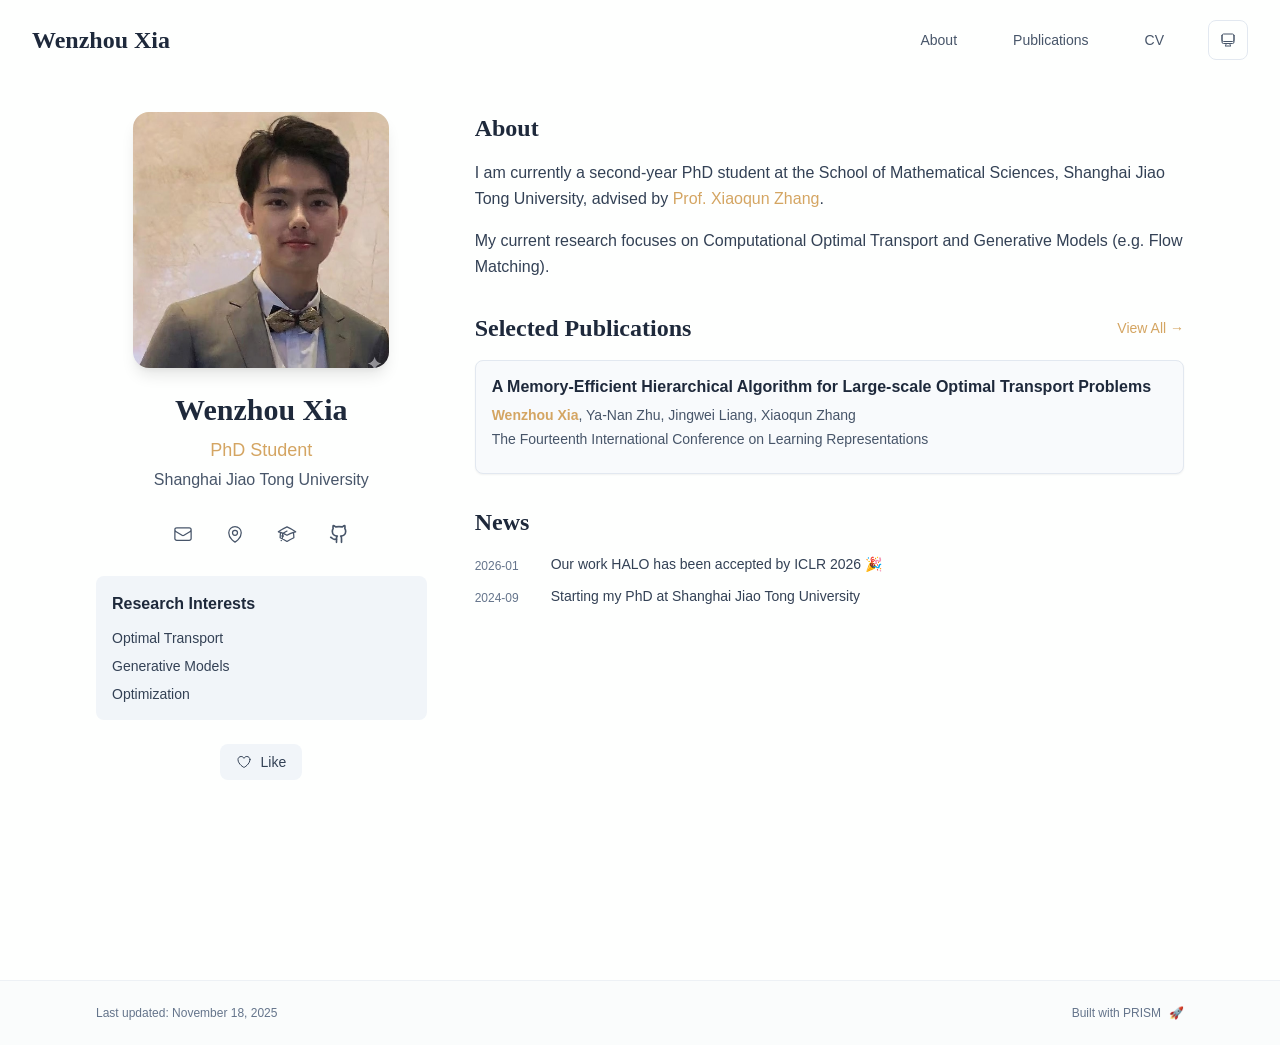
==== commit 1b3b3286: "deploy: update website content" ====
--- a/index.html
+++ b/index.html
@@ -21,5 +21,5 @@
                 root.classList.add('light');
                 root.setAttribute('data-theme', 'light');
               }
-            </script><title>Wenzhou Xia</title><meta name="description" content="PhD student at Shanghai Jiao Tong University."/><meta name="author" content="Wenzhou Xia"/><meta name="keywords" content="Wenzhou Xia,PhD,Research,Shanghai Jiao Tong University"/><meta name="creator" content="Wenzhou Xia"/><meta name="publisher" content="Wenzhou Xia"/><meta property="og:title" content="Wenzhou Xia"/><meta property="og:description" content="PhD student at Shanghai Jiao Tong University."/><meta property="og:site_name" content="Wenzhou Xia&#x27;s Academic Website"/><meta property="og:locale" content="en_US"/><meta property="og:type" content="website"/><meta name="twitter:card" content="summary"/><meta name="twitter:title" content="Wenzhou Xia"/><meta name="twitter:description" content="PhD student at Shanghai Jiao Tong University."/><link rel="icon" href="/favicon.svg"/><script>document.querySelectorAll('body link[rel="icon"], body link[rel="apple-touch-icon"]').forEach(el => document.head.appendChild(el))</script><script src="/_next/static/chunks/polyfills-42372ed130431b0a.js" noModule=""></script></head><body class="font-sans antialiased"><div style="visibility:hidden"><nav class="fixed top-0 left-0 right-0 z-50" data-headlessui-state=""><div class="transition-all duration-300 ease-out bg-transparent" style="transform:translateY(-100px)"><div class="max-w-7xl mx-auto px-4 sm:px-6 lg:px-8"><div class="flex justify-between items-center h-16 lg:h-20"><div class="flex-shrink-0" tabindex="0"><a class="text-xl lg:text-2xl font-serif font-semibold text-primary hover:text-accent transition-colors duration-200" href="/">Wenzhou Xia</a></div><div class="hidden lg:block"><div class="ml-10 flex items-center space-x-8"><div class="flex items-baseline space-x-8"><a class="relative px-3 py-2 text-sm font-medium transition-all duration-200 rounded hover:bg-accent/10 hover:shadow-sm text-primary" href="/"><span class="relative z-10">About</span><div class="absolute inset-0 bg-accent/10 rounded-lg"></div></a><a class="relative px-3 py-2 text-sm font-medium transition-all duration-200 rounded hover:bg-accent/10 hover:shadow-sm text-neutral-600 hover:text-primary" href="/publications/"><span class="relative z-10">Publications</span></a><a class="relative px-3 py-2 text-sm font-medium transition-all duration-200 rounded hover:bg-accent/10 hover:shadow-sm text-neutral-600 hover:text-primary" href="/cv/"><span class="relative z-10">CV</span></a></div><div class="flex items-center justify-center w-10 h-10 rounded-lg border border-neutral-200 dark:border-[rgba(148,163,184,0.24)] bg-background dark:bg-neutral-800"><div class="w-4 h-4 rounded-full bg-neutral-300 animate-pulse"></div></div></div></div><div class="lg:hidden flex items-center space-x-2"><div class="flex items-center justify-center w-10 h-10 rounded-lg border border-neutral-200 dark:border-[rgba(148,163,184,0.24)] bg-background dark:bg-neutral-800"><div class="w-4 h-4 rounded-full bg-neutral-300 animate-pulse"></div></div><button class="inline-flex items-center justify-center p-2 rounded-md text-neutral-600 hover:text-primary hover:bg-neutral-100 dark:hover:bg-neutral-800 focus:outline-none focus:ring-2 focus:ring-inset focus:ring-accent transition-colors duration-200" id="headlessui-disclosure-button-«R5pdb»" type="button" aria-expanded="false" data-headlessui-state=""><span class="sr-only">Open main menu</span><div><svg xmlns="http://www.w3.org/2000/svg" fill="none" viewBox="0 0 24 24" stroke-width="1.5" stroke="currentColor" aria-hidden="true" data-slot="icon" class="block h-6 w-6"><path stroke-linecap="round" stroke-linejoin="round" d="M3.75 6.75h16.5M3.75 12h16.5m-16.5 5.25h16.5"></path></svg></div></button></div></div></div></div></nav><main class="min-h-screen pt-16 lg:pt-20"><div class="max-w-6xl mx-auto px-4 sm:px-6 lg:px-8 py-8 bg-background min-h-screen"><div class="grid grid-cols-1 lg:grid-cols-3 gap-12"><div class="lg:col-span-1"><div class="sticky top-8" style="opacity:0;transform:translateY(20px)"><div class="w-64 h-64 mx-auto mb-6 rounded-2xl overflow-hidden shadow-lg hover:shadow-xl transition-all duration-200 hover:scale-105"><img alt="Wenzhou Xia" width="256" height="256" decoding="async" data-nimg="1" class="w-full h-full object-cover object-[32%_center]" style="color:transparent" src="/xwz_bio.jpg"/></div><div class="text-center mb-6"><h1 class="text-3xl font-serif font-bold text-primary mb-2">Wenzhou Xia</h1><p class="text-lg text-accent font-medium mb-1">PhD Student</p><p class="text-neutral-600 mb-2">Shanghai Jiao Tong University</p></div><div class="flex flex-wrap justify-center gap-3 sm:gap-4 mb-6 relative px-2"><div class="relative"><button class="p-2 sm:p-2 transition-colors duration-200 text-neutral-600 dark:text-neutral-400 hover:text-accent" aria-label="Email"><svg xmlns="http://www.w3.org/2000/svg" fill="none" viewBox="0 0 24 24" stroke-width="1.5" stroke="currentColor" aria-hidden="true" data-slot="icon" class="h-5 w-5"><path stroke-linecap="round" stroke-linejoin="round" d="M21.75 6.75v10.5a2.25 2.25 0 0 1-2.25 2.25h-15a2.25 2.25 0 0 1-2.25-2.25V6.75m19.5 0A2.25 2.25 0 0 0 19.5 4.5h-15a2.25 2.25 0 0 0-2.25 2.25m19.5 0v.243a2.25 2.25 0 0 1-1.07 1.916l-7.5 4.615a2.25 2.25 0 0 1-2.36 0L3.32 8.91a2.25 2.25 0 0 1-1.07-1.916V6.75"></path></svg></button></div><div class="relative"><button class="p-2 sm:p-2 transition-colors duration-200 text-neutral-600 dark:text-neutral-400 hover:text-accent" aria-label="Location"><svg xmlns="http://www.w3.org/2000/svg" fill="none" viewBox="0 0 24 24" stroke-width="1.5" stroke="currentColor" aria-hidden="true" data-slot="icon" class="h-5 w-5"><path stroke-linecap="round" stroke-linejoin="round" d="M15 10.5a3 3 0 1 1-6 0 3 3 0 0 1 6 0Z"></path><path stroke-linecap="round" stroke-linejoin="round" d="M19.5 10.5c0 7.142-7.5 11.25-7.5 11.25S4.5 17.642 4.5 10.5a7.5 7.5 0 1 1 15 0Z"></path></svg></button></div><a href="https://github.com/WenzhouXia" target="_blank" rel="noopener noreferrer" class="p-2 sm:p-2 text-neutral-600 dark:text-neutral-400 hover:text-accent transition-colors duration-200" aria-label="GitHub"><svg xmlns="http://www.w3.org/2000/svg" width="24" height="24" viewBox="0 0 24 24" fill="none" stroke="currentColor" stroke-width="2" stroke-linecap="round" stroke-linejoin="round" class="lucide lucide-github h-5 w-5" aria-hidden="true"><path d="M15 22v-4a4.8 4.8 0 0 0-1-3.5c3 0 6-2 6-5.5.08-1.25-.27-2.48-1-3.5.28-1.15.28-2.35 0-3.5 0 0-1 0-3 1.5-2.64-.5-5.36-.5-8 0C6 2 5 2 5 2c-.3 1.15-.3 2.35 0 3.5A5.403 5.403 0 0 0 4 9c0 3.5 3 5.5 6 5.5-.39.49-.68 1.05-.85 1.65-.17.6-.22 1.23-.15 1.85v4"></path><path d="M9 18c-4.51 2-5-2-7-2"></path></svg></a></div><div class="bg-neutral-100 dark:bg-neutral-800 rounded-lg p-4 mb-6 hover:shadow-lg transition-all duration-200 hover:scale-[1.02]"><h3 class="font-semibold text-primary mb-3">Research Interests</h3><div class="space-y-2 text-sm text-neutral-700 dark:text-neutral-500"><div>Optimal Transport</div><div>Generative Models</div><div>Optimization</div></div></div><div class="flex justify-center"><div class="relative"><button class="flex items-center space-x-2 px-4 py-2 rounded-lg font-medium text-sm transition-all duration-200 bg-neutral-100 dark:bg-neutral-800 text-neutral-700 dark:text-neutral-500 hover:bg-red-50 dark:hover:bg-red-900/20 hover:text-red-600 dark:hover:text-red-400 cursor-pointer" tabindex="0"><svg xmlns="http://www.w3.org/2000/svg" fill="none" viewBox="0 0 24 24" stroke-width="1.5" stroke="currentColor" aria-hidden="true" data-slot="icon" class="h-4 w-4"><path stroke-linecap="round" stroke-linejoin="round" d="M21 8.25c0-2.485-2.099-4.5-4.688-4.5-1.935 0-3.597 1.126-4.312 2.733-.715-1.607-2.377-2.733-4.313-2.733C5.1 3.75 3 5.765 3 8.25c0 7.22 9 12 9 12s9-4.78 9-12Z"></path></svg><span>Like</span></button></div></div></div></div><div class="lg:col-span-2 space-y-8"><section id="about" class="scroll-mt-24 space-y-8"><section style="opacity:0;transform:translateY(20px)"><h2 class="text-2xl font-serif font-bold text-primary mb-4">About</h2><div class="text-neutral-700 dark:text-neutral-600 leading-relaxed"><p class="mb-4 last:mb-0">I am currently a second-year PhD student at the School of Mathematical Sciences, Shanghai Jiao Tong University, advised by <a href="https://math.sjtu.edu.cn/faculty/xqzhang/" node="[object Object]" target="_blank" rel="noopener noreferrer" class="text-accent font-medium transition-all duration-200 rounded hover:bg-accent/10 hover:shadow-sm">Prof. Xiaoqun Zhang</a>.</p>
-<p class="mb-4 last:mb-0">My current research focuses on Computational Optimal Transport and Generative Models (e.g. Flow Matching).</p></div></section><section style="opacity:0;transform:translateY(20px)"><div class="flex items-center justify-between mb-4"><h2 class="text-2xl font-serif font-bold text-primary">Selected Publications</h2><a class="text-accent hover:text-accent-dark text-sm font-medium transition-all duration-200 rounded hover:bg-accent/10 hover:shadow-sm" href="/publications/">View All →</a></div><div class="space-y-4"><div class="bg-neutral-50 dark:bg-neutral-800 p-4 rounded-lg shadow-sm border border-neutral-200 dark:border-[rgba(148,163,184,0.24)] hover:shadow-lg transition-all duration-200 hover:scale-[1.02]" style="opacity:0;transform:translateY(20px)"><h3 class="font-semibold text-primary mb-2 leading-tight">A Memory-Efficient Hierarchical Algorithm for Large-scale Optimal Transport Problems</h3><p class="text-sm text-neutral-600 dark:text-neutral-500 mb-1"><span><span class="font-semibold text-accent ">Wenzhou Xia</span>, </span><span><span class=" ">Ya-Nan Zhu</span>, </span><span><span class=" ">Jingwei Liang</span>, </span><span><span class=" ">Xiaoqun Zhang</span></span></p><p class="text-sm text-neutral-600 dark:text-neutral-500 mb-2">The Fourteenth International Conference on Learning Representations</p></div></div></section><section style="opacity:0;transform:translateY(20px)"><h2 class="text-2xl font-serif font-bold text-primary mb-4">News</h2><div class="space-y-3"><div class="flex items-start space-x-3"><span class="text-xs text-neutral-500 mt-1 w-16 flex-shrink-0">2026-01</span><p class="text-sm text-neutral-700">Our work HALO has been accepted by ICLR 2026 🎉</p></div><div class="flex items-start space-x-3"><span class="text-xs text-neutral-500 mt-1 w-16 flex-shrink-0">2024-09</span><p class="text-sm text-neutral-700">Starting my PhD at Shanghai Jiao Tong University</p></div></div></section></section></div></div></div><!--$--><!--/$--><!--$--><!--/$--></main><footer class="border-t border-neutral-200/50 bg-neutral-50/50 dark:bg-neutral-900/50 dark:border-neutral-700/50"><div class="max-w-6xl mx-auto px-4 sm:px-6 lg:px-8 py-6"><div class="flex flex-col sm:flex-row justify-between items-center gap-2"><p class="text-xs text-neutral-500">Last updated: <!-- -->November 18, 2025</p><p class="text-xs text-neutral-500 flex items-center"><a href="https://github.com/xyjoey/PRISM" target="_blank" rel="noopener noreferrer">Built with PRISM</a><span class="ml-2">🚀</span></p></div></div></footer></div><script src="/_next/static/chunks/webpack-af78f5c2c11af041.js" async=""></script><script>(self.__next_f=self.__next_f||[]).push([0])</script><script>self.__next_f.push([1,"1:\"$Sreact.fragment\"\n2:I[3719,[\"17\",\"static/chunks/17-9c04c9413a9f9f1f.js\",\"874\",\"static/chunks/874-6cc630662f3664af.js\",\"862\",\"static/chunks/862-15038af301665bb3.js\",\"177\",\"static/chunks/app/layout-b1ac421c84cbbd50.js\"],\"ThemeProvider\"]\n3:I[768,[\"17\",\"static/chunks/17-9c04c9413a9f9f1f.js\",\"874\",\"static/chunks/874-6cc630662f3664af.js\",\"862\",\"static/chunks/862-15038af301665bb3.js\",\"177\",\"static/chunks/app/layout-b1ac421c84cbbd50.js\"],\"default\"]\n4:I[7555,[],\"\"]\n5:I[1295,[],\"\"]\n6:I[2548,[\"17\",\"static/chunks/17-9c04c9413a9f9f1f.js\",\"874\",\"static/chunks/874-6cc630662f3664af.js\",\"862\",\"static/chunks/862-15038af301665bb3.js\",\"177\",\"static/chunks/app/layout-b1ac421c84cbbd50.js\"],\"default\"]\n7:I[7437,[\"17\",\"static/chunks/17-9c04c9413a9f9f1f.js\",\"178\",\"static/chunks/178-595a94b9af1e67b5.js\",\"874\",\"static/chunks/874-6cc630662f3664af.js\",\"748\",\"static/chunks/748-b0753eeaf12cb586.js\",\"974\",\"static/chunks/app/page-8a2f566914e241b3.js\"],\"default\"]\n8:I[9507,[\"17\",\"static/chunks/17-9c04c9413a9f9f1f.js\",\"178\",\"static/chunks/178-595a94b9af1e67b5.js\",\"874\",\"static/chunks/874-6cc630662f3664af.js\",\"748\",\"static/chunks/748-b0753eeaf12cb586.js\",\"974\",\"static/chunks/app/page-8a2f566914e241b3.js\"],\"default\"]\n9:I[5218,[\"17\",\"static/chunks/17-9c04c9413a9f9f1f.js\",\"178\",\"static/chunks/178-595a94b9af1e67b5.js\",\"874\",\"static/chunks/874-6cc630662f3664af.js\",\"748\",\"static/chunks/748-b0753eeaf12cb586.js\",\"974\",\"static/chunks/app/page-8a2f566914e241b3.js\"],\"default\"]\na:I[1990,[\"17\",\"static/chunks/17-9c04c9413a9f9f1f.js\",\"178\",\"static/chunks/178-595a94b9af1e67b5.js\",\"874\",\"static/chunks/874-6cc630662f3664af.js\",\"748\",\"static/chunks/748-b0753eeaf12cb586.js\",\"974\",\"static/chunks/app/page-8a2f566914e241b3.js\"],\"default\"]\nb:I[9665,[],\"MetadataBoundary\"]\nd:I[9665,[],\"OutletBoundary\"]\n10:I[4911,[],\"AsyncMetadataOutlet\"]\n12:I[9665,[],\"ViewportBoundary\"]\n14:I[6614,[],\"\"]\n:HL[\"/_next/static/css/92b53c90e215dddf.css\",\"style\"]\n"])</script><script>self.__next_f.push([1,"0:{\"P\":null,\"b\":\"K0ZYS_FZRFBUilyzmdNVE\",\"p\":\"\",\"c\":[\"\",\"\"],\"i\":false,\"f\":[[[\"\",{\"children\":[\"__PAGE__\",{}]},\"$undefined\",\"$undefined\",true],[\"\",[\"$\",\"$1\",\"c\",{\"children\":[[[\"$\",\"link\",\"0\",{\"rel\":\"stylesheet\",\"href\":\"/_next/static/css/92b53c90e215dddf.css\",\"precedence\":\"next\",\"crossOrigin\":\"$undefined\",\"nonce\":\"$undefined\"}]],[\"$\",\"html\",null,{\"lang\":\"en\",\"className\":\"scroll-smooth\",\"suppressHydrationWarning\":true,\"children\":[[\"$\",\"head\",null,{\"children\":[[\"$\",\"link\",null,{\"rel\":\"icon\",\"href\":\"/favicon.svg\",\"type\":\"image/svg+xml\"}],[\"$\",\"link\",null,{\"rel\":\"dns-prefetch\",\"href\":\"https://google-fonts.jialeliu.com\"}],[\"$\",\"link\",null,{\"rel\":\"preconnect\",\"href\":\"https://google-fonts.jialeliu.com\",\"crossOrigin\":\"\"}],[\"$\",\"link\",null,{\"rel\":\"preload\",\"as\":\"style\",\"href\":\"https://google-fonts.jialeliu.com/css2?family=Inter:wght@300;400;500;600;700\u0026family=Crimson+Text:ital,wght@0,400;0,600;1,400\u0026display=swap\"}],[\"$\",\"link\",null,{\"rel\":\"stylesheet\",\"id\":\"gfonts-css\",\"href\":\"https://google-fonts.jialeliu.com/css2?family=Inter:wght@300;400;500;600;700\u0026family=Crimson+Text:ital,wght@0,400;0,600;1,400\u0026display=swap\",\"media\":\"print\"}],[\"$\",\"script\",null,{\"dangerouslySetInnerHTML\":{\"__html\":\"\\n              (function(){\\n                var l = document.getElementById('gfonts-css');\\n                if (!l) return;\\n                if (l.media !== 'all') {\\n                  l.addEventListener('load', function(){ try { l.media = 'all'; } catch(e){} });\\n                }\\n              })();\\n            \"}}],[\"$\",\"noscript\",null,{\"children\":[\"$\",\"link\",null,{\"rel\":\"stylesheet\",\"href\":\"https://google-fonts.jialeliu.com/css2?family=Inter:wght@300;400;500;600;700\u0026family=Crimson+Text:ital,wght@0,400;0,600;1,400\u0026display=swap\"}]}],[\"$\",\"script\",null,{\"dangerouslySetInnerHTML\":{\"__html\":\"\\n              try {\\n                const theme = localStorage.getItem('theme-storage');\\n                const parsed = theme ? JSON.parse(theme) : null;\\n                const setting = parsed?.state?.theme || 'system';\\n                const prefersDark = typeof window !== 'undefined' \u0026\u0026 window.matchMedia \u0026\u0026 window.matchMedia('(prefers-color-scheme: dark)').matches;\\n                const effective = setting === 'dark' ? 'dark' : (setting === 'light' ? 'light' : (prefersDark ? 'dark' : 'light'));\\n                var root = document.documentElement;\\n                root.classList.add(effective);\\n                root.setAttribute('data-theme', effective);\\n              } catch (e) {\\n                var root = document.documentElement;\\n                root.classList.add('light');\\n                root.setAttribute('data-theme', 'light');\\n              }\\n            \"}}]]}],[\"$\",\"body\",null,{\"className\":\"font-sans antialiased\",\"children\":[\"$\",\"$L2\",null,{\"children\":[[\"$\",\"$L3\",null,{\"items\":[{\"title\":\"About\",\"type\":\"page\",\"target\":\"about\",\"href\":\"/\"},{\"title\":\"Publications\",\"type\":\"page\",\"target\":\"publications\",\"href\":\"/publications\"},{\"title\":\"CV\",\"type\":\"page\",\"target\":\"cv\",\"href\":\"/cv\"}],\"siteTitle\":\"Wenzhou Xia\",\"enableOnePageMode\":false}],[\"$\",\"main\",null,{\"className\":\"min-h-screen pt-16 lg:pt-20\",\"children\":[\"$\",\"$L4\",null,{\"parallelRouterKey\":\"children\",\"error\":\"$undefined\",\"errorStyles\":\"$undefined\",\"errorScripts\":\"$undefined\",\"template\":[\"$\",\"$L5\",null,{}],\"templateStyles\":\"$undefined\",\"templateScripts\":\"$undefined\",\"notFound\":[[[\"$\",\"title\",null,{\"children\":\"404: This page could not be found.\"}],[\"$\",\"div\",null,{\"style\":{\"fontFamily\":\"system-ui,\\\"Segoe UI\\\",Roboto,Helvetica,Arial,sans-serif,\\\"Apple Color Emoji\\\",\\\"Segoe UI Emoji\\\"\",\"height\":\"100vh\",\"textAlign\":\"center\",\"display\":\"flex\",\"flexDirection\":\"column\",\"alignItems\":\"center\",\"justifyContent\":\"center\"},\"children\":[\"$\",\"div\",null,{\"children\":[[\"$\",\"style\",null,{\"dangerouslySetInnerHTML\":{\"__html\":\"body{color:#000;background:#fff;margin:0}.next-error-h1{border-right:1px solid rgba(0,0,0,.3)}@media (prefers-color-scheme:dark){body{color:#fff;background:#000}.next-error-h1{border-right:1px solid rgba(255,255,255,.3)}}\"}}],[\"$\",\"h1\",null,{\"className\":\"next-error-h1\",\"style\":{\"display\":\"inline-block\",\"margin\":\"0 20px 0 0\",\"padding\":\"0 23px 0 0\",\"fontSize\":24,\"fontWeight\":500,\"verticalAlign\":\"top\",\"lineHeight\":\"49px\"},\"children\":404}],[\"$\",\"div\",null,{\"style\":{\"display\":\"inline-block\"},\"children\":[\"$\",\"h2\",null,{\"style\":{\"fontSize\":14,\"fontWeight\":400,\"lineHeight\":\"49px\",\"margin\":0},\"children\":\"This page could not be found.\"}]}]]}]}]],[]],\"forbidden\":\"$undefined\",\"unauthorized\":\"$undefined\"}]}],[\"$\",\"$L6\",null,{\"lastUpdated\":\"November 18, 2025\"}]]}]}]]}]]}],{\"children\":[\"__PAGE__\",[\"$\",\"$1\",\"c\",{\"children\":[[\"$\",\"div\",null,{\"className\":\"max-w-6xl mx-auto px-4 sm:px-6 lg:px-8 py-8 bg-background min-h-screen\",\"children\":[\"$\",\"div\",null,{\"className\":\"grid grid-cols-1 lg:grid-cols-3 gap-12\",\"children\":[[\"$\",\"div\",null,{\"className\":\"lg:col-span-1\",\"children\":[\"$\",\"$L7\",null,{\"author\":{\"name\":\"Wenzhou Xia\",\"title\":\"PhD Student\",\"institution\":\"Shanghai Jiao Tong University\",\"avatar\":\"/xwz_bio.jpg\"},\"social\":{\"email\":\"xwz.hhh at sjtu dot edu dot cn\",\"location\":\"Shanghai, China\",\"location_url\":\"https://www.google.com/maps/place/%E4%B8%8A%E6%B5%B7%E4%BA%A4%E9%80%9A%E5%A4%A7%E5%AD%A6%E9%97%B5%E8%A1%8C%E6%A0%A1%E5%8C%BA/@31.032141,121.4445101,17z/data=!3m1!4b1!4m6!3m5!1s0x35b287dfc0044083:0x857c43c6ad6d04f9!8m2!3d31.032141!4d121.447085!16s%2Fg%2F1tcwtrjs?entry=ttu\u0026g_ep=EgoyMDI1MTIwMi4wIKXMDSoASAFQAw%3D%3D\",\"location_details\":[\"230 Room, 2nd Floor, Building 6 of Science Complex,\",\"School of Mathematical Sciences, Shanghai Jiao Tong University, Shanghai, China\"],\"github\":\"https://github.com/WenzhouXia\"},\"features\":{\"enable_likes\":true,\"enable_one_page_mode\":false},\"researchInterests\":[\"Optimal Transport\",\"Generative Models\",\"Optimization\"]}]}],[\"$\",\"div\",null,{\"className\":\"lg:col-span-2 space-y-8\",\"children\":[[\"$\",\"section\",\"about\",{\"id\":\"about\",\"className\":\"scroll-mt-24 space-y-8\",\"children\":[[[\"$\",\"$L8\",\"about\",{\"content\":\"I am currently a second-year PhD student at the School of Mathematical Sciences, Shanghai Jiao Tong University, advised by [Prof. Xiaoqun Zhang](https://math.sjtu.edu.cn/faculty/xqzhang/).\\r\\n\\r\\nMy current research focuses on Computational Optimal Transport and Generative Models (e.g. Flow Matching).\",\"title\":\"About\"}],[\"$\",\"$L9\",\"featured_publications\",{\"publications\":[{\"id\":\"xia2026a\",\"title\":\"A Memory-Efficient Hierarchical Algorithm for Large-scale Optimal Transport Problems\",\"authors\":[{\"name\":\"Wenzhou Xia\",\"isHighlighted\":true,\"isCorresponding\":false,\"isCoAuthor\":false},{\"name\":\"Ya-Nan Zhu\",\"isHighlighted\":false,\"isCorresponding\":false,\"isCoAuthor\":false},{\"name\":\"Jingwei Liang\",\"isHighlighted\":false,\"isCorresponding\":false,\"isCoAuthor\":false},{\"name\":\"Xiaoqun Zhang\",\"isHighlighted\":false,\"isCorresponding\":false,\"isCoAuthor\":false}],\"year\":2026,\"type\":\"conference\",\"status\":\"published\",\"tags\":[],\"keywords\":\"$0:f:0:1:2:children:1:props:children:0:props:children:props:children:1:props:children:0:props:children:0:1:props:publications:0:tags\",\"researchArea\":\"machine-learning\",\"journal\":\"\",\"conference\":\"The Fourteenth International Conference on Learning Representations\",\"url\":\"https://openreview.net/forum?id=CkOBcyntGd\",\"abstract\":\"\",\"description\":\"\",\"selected\":true,\"bibtex\":\"@inproceedings{xia2026a,\\n  title = {A Memory-Efficient Hierarchical Algorithm for Large-scale Optimal Transport Problems},\\n  author = {Wenzhou Xia and Ya-Nan Zhu and Jingwei Liang and Xiaoqun Zhang},\\n  booktitle = {The Fourteenth International Conference on Learning Representations},\\n  year = {2026},\\n  url = {https://openreview.net/forum?id=CkOBcyntGd}\\n}\"}],\"title\":\"Selected Publications\",\"enableOnePageMode\":false}],[\"$\",\"$La\",\"news\",{\"items\":[{\"date\":\"2026-01\",\"content\":\"Our work HALO has been accepted by ICLR 2026 🎉\"},{\"date\":\"2024-09\",\"content\":\"Starting my PhD at Shanghai Jiao Tong University\"}],\"title\":\"News\"}]],false,false,false]}]]}]]}]}],[\"$\",\"$Lb\",null,{\"children\":\"$Lc\"}],null,[\"$\",\"$Ld\",null,{\"children\":[\"$Le\",\"$Lf\",[\"$\",\"$L10\",null,{\"promise\":\"$@11\"}]]}]]}],{},null,false]},null,false],[\"$\",\"$1\",\"h\",{\"children\":[null,[\"$\",\"$1\",\"vUGHqF0ikxe-lO3qcI5Tr\",{\"children\":[[\"$\",\"$L12\",null,{\"children\":\"$L13\"}],null]}],null]}],false]],\"m\":\"$undefined\",\"G\":[\"$14\",\"$undefined\"],\"s\":false,\"S\":true}\n"])</script><script>self.__next_f.push([1,"15:\"$Sreact.suspense\"\n16:I[4911,[],\"AsyncMetadata\"]\nc:[\"$\",\"$15\",null,{\"fallback\":null,\"children\":[\"$\",\"$L16\",null,{\"promise\":\"$@17\"}]}]\n"])</script><script>self.__next_f.push([1,"f:null\n"])</script><script>self.__next_f.push([1,"13:[[\"$\",\"meta\",\"0\",{\"charSet\":\"utf-8\"}],[\"$\",\"meta\",\"1\",{\"name\":\"viewport\",\"content\":\"width=device-width, initial-scale=1\"}]]\ne:null\n"])</script><script>self.__next_f.push([1,"17:{\"metadata\":[[\"$\",\"title\",\"0\",{\"children\":\"Wenzhou Xia\"}],[\"$\",\"meta\",\"1\",{\"name\":\"description\",\"content\":\"PhD student at Shanghai Jiao Tong University.\"}],[\"$\",\"meta\",\"2\",{\"name\":\"author\",\"content\":\"Wenzhou Xia\"}],[\"$\",\"meta\",\"3\",{\"name\":\"keywords\",\"content\":\"Wenzhou Xia,PhD,Research,Shanghai Jiao Tong University\"}],[\"$\",\"meta\",\"4\",{\"name\":\"creator\",\"content\":\"Wenzhou Xia\"}],[\"$\",\"meta\",\"5\",{\"name\":\"publisher\",\"content\":\"Wenzhou Xia\"}],[\"$\",\"meta\",\"6\",{\"property\":\"og:title\",\"content\":\"Wenzhou Xia\"}],[\"$\",\"meta\",\"7\",{\"property\":\"og:description\",\"content\":\"PhD student at Shanghai Jiao Tong University.\"}],[\"$\",\"meta\",\"8\",{\"property\":\"og:site_name\",\"content\":\"Wenzhou Xia's Academic Website\"}],[\"$\",\"meta\",\"9\",{\"property\":\"og:locale\",\"content\":\"en_US\"}],[\"$\",\"meta\",\"10\",{\"property\":\"og:type\",\"content\":\"website\"}],[\"$\",\"meta\",\"11\",{\"name\":\"twitter:card\",\"content\":\"summary\"}],[\"$\",\"meta\",\"12\",{\"name\":\"twitter:title\",\"content\":\"Wenzhou Xia\"}],[\"$\",\"meta\",\"13\",{\"name\":\"twitter:description\",\"content\":\"PhD student at Shanghai Jiao Tong University.\"}],[\"$\",\"link\",\"14\",{\"rel\":\"icon\",\"href\":\"/favicon.svg\"}]],\"error\":null,\"digest\":\"$undefined\"}\n11:{\"metadata\":\"$17:metadata\",\"error\":null,\"digest\":\"$undefined\"}\n"])</script></body></html>+            </script><title>Wenzhou Xia</title><meta name="description" content="PhD student at Shanghai Jiao Tong University."/><meta name="author" content="Wenzhou Xia"/><meta name="keywords" content="Wenzhou Xia,PhD,Research,Shanghai Jiao Tong University"/><meta name="creator" content="Wenzhou Xia"/><meta name="publisher" content="Wenzhou Xia"/><meta property="og:title" content="Wenzhou Xia"/><meta property="og:description" content="PhD student at Shanghai Jiao Tong University."/><meta property="og:site_name" content="Wenzhou Xia&#x27;s Academic Website"/><meta property="og:locale" content="en_US"/><meta property="og:type" content="website"/><meta name="twitter:card" content="summary"/><meta name="twitter:title" content="Wenzhou Xia"/><meta name="twitter:description" content="PhD student at Shanghai Jiao Tong University."/><link rel="icon" href="/favicon.svg"/><script>document.querySelectorAll('body link[rel="icon"], body link[rel="apple-touch-icon"]').forEach(el => document.head.appendChild(el))</script><script src="/_next/static/chunks/polyfills-42372ed130431b0a.js" noModule=""></script></head><body class="font-sans antialiased"><div style="visibility:hidden"><nav class="fixed top-0 left-0 right-0 z-50" data-headlessui-state=""><div class="transition-all duration-300 ease-out bg-transparent" style="transform:translateY(-100px)"><div class="max-w-7xl mx-auto px-4 sm:px-6 lg:px-8"><div class="flex justify-between items-center h-16 lg:h-20"><div class="flex-shrink-0" tabindex="0"><a class="text-xl lg:text-2xl font-serif font-semibold text-primary hover:text-accent transition-colors duration-200" href="/">Wenzhou Xia</a></div><div class="hidden lg:block"><div class="ml-10 flex items-center space-x-8"><div class="flex items-baseline space-x-8"><a class="relative px-3 py-2 text-sm font-medium transition-all duration-200 rounded hover:bg-accent/10 hover:shadow-sm text-primary" href="/"><span class="relative z-10">About</span><div class="absolute inset-0 bg-accent/10 rounded-lg"></div></a><a class="relative px-3 py-2 text-sm font-medium transition-all duration-200 rounded hover:bg-accent/10 hover:shadow-sm text-neutral-600 hover:text-primary" href="/publications/"><span class="relative z-10">Publications</span></a><a class="relative px-3 py-2 text-sm font-medium transition-all duration-200 rounded hover:bg-accent/10 hover:shadow-sm text-neutral-600 hover:text-primary" href="/cv/"><span class="relative z-10">CV</span></a></div><div class="flex items-center justify-center w-10 h-10 rounded-lg border border-neutral-200 dark:border-[rgba(148,163,184,0.24)] bg-background dark:bg-neutral-800"><div class="w-4 h-4 rounded-full bg-neutral-300 animate-pulse"></div></div></div></div><div class="lg:hidden flex items-center space-x-2"><div class="flex items-center justify-center w-10 h-10 rounded-lg border border-neutral-200 dark:border-[rgba(148,163,184,0.24)] bg-background dark:bg-neutral-800"><div class="w-4 h-4 rounded-full bg-neutral-300 animate-pulse"></div></div><button class="inline-flex items-center justify-center p-2 rounded-md text-neutral-600 hover:text-primary hover:bg-neutral-100 dark:hover:bg-neutral-800 focus:outline-none focus:ring-2 focus:ring-inset focus:ring-accent transition-colors duration-200" id="headlessui-disclosure-button-«R5pdb»" type="button" aria-expanded="false" data-headlessui-state=""><span class="sr-only">Open main menu</span><div><svg xmlns="http://www.w3.org/2000/svg" fill="none" viewBox="0 0 24 24" stroke-width="1.5" stroke="currentColor" aria-hidden="true" data-slot="icon" class="block h-6 w-6"><path stroke-linecap="round" stroke-linejoin="round" d="M3.75 6.75h16.5M3.75 12h16.5m-16.5 5.25h16.5"></path></svg></div></button></div></div></div></div></nav><main class="min-h-screen pt-16 lg:pt-20"><div class="max-w-6xl mx-auto px-4 sm:px-6 lg:px-8 py-8 bg-background min-h-screen"><div class="grid grid-cols-1 lg:grid-cols-3 gap-12"><div class="lg:col-span-1"><div class="sticky top-8" style="opacity:0;transform:translateY(20px)"><div class="w-64 h-64 mx-auto mb-6 rounded-2xl overflow-hidden shadow-lg hover:shadow-xl transition-all duration-200 hover:scale-105"><img alt="Wenzhou Xia" width="256" height="256" decoding="async" data-nimg="1" class="w-full h-full object-cover object-[32%_center]" style="color:transparent" src="/xwz_bio.jpg"/></div><div class="text-center mb-6"><h1 class="text-3xl font-serif font-bold text-primary mb-2">Wenzhou Xia</h1><p class="text-lg text-accent font-medium mb-1">PhD Student</p><p class="text-neutral-600 mb-2">Shanghai Jiao Tong University</p></div><div class="flex flex-wrap justify-center gap-3 sm:gap-4 mb-6 relative px-2"><div class="relative"><button class="p-2 sm:p-2 transition-colors duration-200 text-neutral-600 dark:text-neutral-400 hover:text-accent" aria-label="Email"><svg xmlns="http://www.w3.org/2000/svg" fill="none" viewBox="0 0 24 24" stroke-width="1.5" stroke="currentColor" aria-hidden="true" data-slot="icon" class="h-5 w-5"><path stroke-linecap="round" stroke-linejoin="round" d="M21.75 6.75v10.5a2.25 2.25 0 0 1-2.25 2.25h-15a2.25 2.25 0 0 1-2.25-2.25V6.75m19.5 0A2.25 2.25 0 0 0 19.5 4.5h-15a2.25 2.25 0 0 0-2.25 2.25m19.5 0v.243a2.25 2.25 0 0 1-1.07 1.916l-7.5 4.615a2.25 2.25 0 0 1-2.36 0L3.32 8.91a2.25 2.25 0 0 1-1.07-1.916V6.75"></path></svg></button></div><div class="relative"><button class="p-2 sm:p-2 transition-colors duration-200 text-neutral-600 dark:text-neutral-400 hover:text-accent" aria-label="Location"><svg xmlns="http://www.w3.org/2000/svg" fill="none" viewBox="0 0 24 24" stroke-width="1.5" stroke="currentColor" aria-hidden="true" data-slot="icon" class="h-5 w-5"><path stroke-linecap="round" stroke-linejoin="round" d="M15 10.5a3 3 0 1 1-6 0 3 3 0 0 1 6 0Z"></path><path stroke-linecap="round" stroke-linejoin="round" d="M19.5 10.5c0 7.142-7.5 11.25-7.5 11.25S4.5 17.642 4.5 10.5a7.5 7.5 0 1 1 15 0Z"></path></svg></button></div><a href="https://scholar.google.com/citations?user=JQrk7I0AAAAJ&amp;hl=zh-CN" target="_blank" rel="noopener noreferrer" class="p-2 sm:p-2 text-neutral-600 dark:text-neutral-400 hover:text-accent transition-colors duration-200" aria-label="Google Scholar"><svg xmlns="http://www.w3.org/2000/svg" fill="none" viewBox="0 0 24 24" stroke-width="1.5" stroke="currentColor" aria-hidden="true" data-slot="icon" class="h-5 w-5"><path stroke-linecap="round" stroke-linejoin="round" d="M4.26 10.147a60.438 60.438 0 0 0-.491 6.347A48.62 48.62 0 0 1 12 20.904a48.62 48.62 0 0 1 8.232-4.41 60.46 60.46 0 0 0-.491-6.347m-15.482 0a50.636 50.636 0 0 0-2.658-.813A59.906 59.906 0 0 1 12 3.493a59.903 59.903 0 0 1 10.399 5.84c-.896.248-1.783.52-2.658.814m-15.482 0A50.717 50.717 0 0 1 12 13.489a50.702 50.702 0 0 1 7.74-3.342M6.75 15a.75.75 0 1 0 0-1.5.75.75 0 0 0 0 1.5Zm0 0v-3.675A55.378 55.378 0 0 1 12 8.443m-7.007 11.55A5.981 5.981 0 0 0 6.75 15.75v-1.5"></path></svg></a><a href="https://github.com/WenzhouXia" target="_blank" rel="noopener noreferrer" class="p-2 sm:p-2 text-neutral-600 dark:text-neutral-400 hover:text-accent transition-colors duration-200" aria-label="GitHub"><svg xmlns="http://www.w3.org/2000/svg" width="24" height="24" viewBox="0 0 24 24" fill="none" stroke="currentColor" stroke-width="2" stroke-linecap="round" stroke-linejoin="round" class="lucide lucide-github h-5 w-5" aria-hidden="true"><path d="M15 22v-4a4.8 4.8 0 0 0-1-3.5c3 0 6-2 6-5.5.08-1.25-.27-2.48-1-3.5.28-1.15.28-2.35 0-3.5 0 0-1 0-3 1.5-2.64-.5-5.36-.5-8 0C6 2 5 2 5 2c-.3 1.15-.3 2.35 0 3.5A5.403 5.403 0 0 0 4 9c0 3.5 3 5.5 6 5.5-.39.49-.68 1.05-.85 1.65-.17.6-.22 1.23-.15 1.85v4"></path><path d="M9 18c-4.51 2-5-2-7-2"></path></svg></a></div><div class="bg-neutral-100 dark:bg-neutral-800 rounded-lg p-4 mb-6 hover:shadow-lg transition-all duration-200 hover:scale-[1.02]"><h3 class="font-semibold text-primary mb-3">Research Interests</h3><div class="space-y-2 text-sm text-neutral-700 dark:text-neutral-500"><div>Optimal Transport</div><div>Generative Models</div><div>Optimization</div></div></div><div class="flex justify-center"><div class="relative"><button class="flex items-center space-x-2 px-4 py-2 rounded-lg font-medium text-sm transition-all duration-200 bg-neutral-100 dark:bg-neutral-800 text-neutral-700 dark:text-neutral-500 hover:bg-red-50 dark:hover:bg-red-900/20 hover:text-red-600 dark:hover:text-red-400 cursor-pointer" tabindex="0"><svg xmlns="http://www.w3.org/2000/svg" fill="none" viewBox="0 0 24 24" stroke-width="1.5" stroke="currentColor" aria-hidden="true" data-slot="icon" class="h-4 w-4"><path stroke-linecap="round" stroke-linejoin="round" d="M21 8.25c0-2.485-2.099-4.5-4.688-4.5-1.935 0-3.597 1.126-4.312 2.733-.715-1.607-2.377-2.733-4.313-2.733C5.1 3.75 3 5.765 3 8.25c0 7.22 9 12 9 12s9-4.78 9-12Z"></path></svg><span>Like</span></button></div></div></div></div><div class="lg:col-span-2 space-y-8"><section id="about" class="scroll-mt-24 space-y-8"><section style="opacity:0;transform:translateY(20px)"><h2 class="text-2xl font-serif font-bold text-primary mb-4">About</h2><div class="text-neutral-700 dark:text-neutral-600 leading-relaxed"><p class="mb-4 last:mb-0">I am currently a second-year PhD student at the School of Mathematical Sciences, Shanghai Jiao Tong University, advised by <a href="https://math.sjtu.edu.cn/faculty/xqzhang/" node="[object Object]" target="_blank" rel="noopener noreferrer" class="text-accent font-medium transition-all duration-200 rounded hover:bg-accent/10 hover:shadow-sm">Prof. Xiaoqun Zhang</a>.</p>
+<p class="mb-4 last:mb-0">My current research focuses on Computational Optimal Transport and Generative Models (e.g. Flow Matching).</p></div></section><section style="opacity:0;transform:translateY(20px)"><div class="flex items-center justify-between mb-4"><h2 class="text-2xl font-serif font-bold text-primary">Selected Publications</h2><a class="text-accent hover:text-accent-dark text-sm font-medium transition-all duration-200 rounded hover:bg-accent/10 hover:shadow-sm" href="/publications/">View All →</a></div><div class="space-y-4"><div class="bg-neutral-50 dark:bg-neutral-800 p-4 rounded-lg shadow-sm border border-neutral-200 dark:border-[rgba(148,163,184,0.24)] hover:shadow-lg transition-all duration-200 hover:scale-[1.02]" style="opacity:0;transform:translateY(20px)"><h3 class="font-semibold text-primary mb-2 leading-tight">A Memory-Efficient Hierarchical Algorithm for Large-scale Optimal Transport Problems</h3><p class="text-sm text-neutral-600 dark:text-neutral-500 mb-1"><span><span class="font-semibold text-accent ">Wenzhou Xia</span>, </span><span><span class=" ">Ya-Nan Zhu</span>, </span><span><span class=" ">Jingwei Liang</span>, </span><span><span class=" ">Xiaoqun Zhang</span></span></p><p class="text-sm text-neutral-600 dark:text-neutral-500 mb-2">The Fourteenth International Conference on Learning Representations</p></div></div></section><section style="opacity:0;transform:translateY(20px)"><h2 class="text-2xl font-serif font-bold text-primary mb-4">News</h2><div class="space-y-3"><div class="flex items-start space-x-3"><span class="text-xs text-neutral-500 mt-1 w-16 flex-shrink-0">2026-01</span><p class="text-sm text-neutral-700">Our work HALO has been accepted by ICLR 2026 🎉</p></div><div class="flex items-start space-x-3"><span class="text-xs text-neutral-500 mt-1 w-16 flex-shrink-0">2024-09</span><p class="text-sm text-neutral-700">Starting my PhD at Shanghai Jiao Tong University</p></div></div></section></section></div></div></div><!--$--><!--/$--><!--$--><!--/$--></main><footer class="border-t border-neutral-200/50 bg-neutral-50/50 dark:bg-neutral-900/50 dark:border-neutral-700/50"><div class="max-w-6xl mx-auto px-4 sm:px-6 lg:px-8 py-6"><div class="flex flex-col sm:flex-row justify-between items-center gap-2"><p class="text-xs text-neutral-500">Last updated: <!-- -->November 18, 2025</p><p class="text-xs text-neutral-500 flex items-center"><a href="https://github.com/xyjoey/PRISM" target="_blank" rel="noopener noreferrer">Built with PRISM</a><span class="ml-2">🚀</span></p></div></div></footer></div><script src="/_next/static/chunks/webpack-af78f5c2c11af041.js" async=""></script><script>(self.__next_f=self.__next_f||[]).push([0])</script><script>self.__next_f.push([1,"1:\"$Sreact.fragment\"\n2:I[3719,[\"17\",\"static/chunks/17-9c04c9413a9f9f1f.js\",\"874\",\"static/chunks/874-6cc630662f3664af.js\",\"862\",\"static/chunks/862-15038af301665bb3.js\",\"177\",\"static/chunks/app/layout-b1ac421c84cbbd50.js\"],\"ThemeProvider\"]\n3:I[768,[\"17\",\"static/chunks/17-9c04c9413a9f9f1f.js\",\"874\",\"static/chunks/874-6cc630662f3664af.js\",\"862\",\"static/chunks/862-15038af301665bb3.js\",\"177\",\"static/chunks/app/layout-b1ac421c84cbbd50.js\"],\"default\"]\n4:I[7555,[],\"\"]\n5:I[1295,[],\"\"]\n6:I[2548,[\"17\",\"static/chunks/17-9c04c9413a9f9f1f.js\",\"874\",\"static/chunks/874-6cc630662f3664af.js\",\"862\",\"static/chunks/862-15038af301665bb3.js\",\"177\",\"static/chunks/app/layout-b1ac421c84cbbd50.js\"],\"default\"]\n7:I[7437,[\"17\",\"static/chunks/17-9c04c9413a9f9f1f.js\",\"178\",\"static/chunks/178-595a94b9af1e67b5.js\",\"874\",\"static/chunks/874-6cc630662f3664af.js\",\"748\",\"static/chunks/748-b0753eeaf12cb586.js\",\"974\",\"static/chunks/app/page-8a2f566914e241b3.js\"],\"default\"]\n8:I[9507,[\"17\",\"static/chunks/17-9c04c9413a9f9f1f.js\",\"178\",\"static/chunks/178-595a94b9af1e67b5.js\",\"874\",\"static/chunks/874-6cc630662f3664af.js\",\"748\",\"static/chunks/748-b0753eeaf12cb586.js\",\"974\",\"static/chunks/app/page-8a2f566914e241b3.js\"],\"default\"]\n9:I[5218,[\"17\",\"static/chunks/17-9c04c9413a9f9f1f.js\",\"178\",\"static/chunks/178-595a94b9af1e67b5.js\",\"874\",\"static/chunks/874-6cc630662f3664af.js\",\"748\",\"static/chunks/748-b0753eeaf12cb586.js\",\"974\",\"static/chunks/app/page-8a2f566914e241b3.js\"],\"default\"]\na:I[1990,[\"17\",\"static/chunks/17-9c04c9413a9f9f1f.js\",\"178\",\"static/chunks/178-595a94b9af1e67b5.js\",\"874\",\"static/chunks/874-6cc630662f3664af.js\",\"748\",\"static/chunks/748-b0753eeaf12cb586.js\",\"974\",\"static/chunks/app/page-8a2f566914e241b3.js\"],\"default\"]\nb:I[9665,[],\"MetadataBoundary\"]\nd:I[9665,[],\"OutletBoundary\"]\n10:I[4911,[],\"AsyncMetadataOutlet\"]\n12:I[9665,[],\"ViewportBoundary\"]\n14:I[6614,[],\"\"]\n:HL[\"/_next/static/css/92b53c90e215dddf.css\",\"style\"]\n"])</script><script>self.__next_f.push([1,"0:{\"P\":null,\"b\":\"ZJoiw2Hn25SihyblXmOER\",\"p\":\"\",\"c\":[\"\",\"\"],\"i\":false,\"f\":[[[\"\",{\"children\":[\"__PAGE__\",{}]},\"$undefined\",\"$undefined\",true],[\"\",[\"$\",\"$1\",\"c\",{\"children\":[[[\"$\",\"link\",\"0\",{\"rel\":\"stylesheet\",\"href\":\"/_next/static/css/92b53c90e215dddf.css\",\"precedence\":\"next\",\"crossOrigin\":\"$undefined\",\"nonce\":\"$undefined\"}]],[\"$\",\"html\",null,{\"lang\":\"en\",\"className\":\"scroll-smooth\",\"suppressHydrationWarning\":true,\"children\":[[\"$\",\"head\",null,{\"children\":[[\"$\",\"link\",null,{\"rel\":\"icon\",\"href\":\"/favicon.svg\",\"type\":\"image/svg+xml\"}],[\"$\",\"link\",null,{\"rel\":\"dns-prefetch\",\"href\":\"https://google-fonts.jialeliu.com\"}],[\"$\",\"link\",null,{\"rel\":\"preconnect\",\"href\":\"https://google-fonts.jialeliu.com\",\"crossOrigin\":\"\"}],[\"$\",\"link\",null,{\"rel\":\"preload\",\"as\":\"style\",\"href\":\"https://google-fonts.jialeliu.com/css2?family=Inter:wght@300;400;500;600;700\u0026family=Crimson+Text:ital,wght@0,400;0,600;1,400\u0026display=swap\"}],[\"$\",\"link\",null,{\"rel\":\"stylesheet\",\"id\":\"gfonts-css\",\"href\":\"https://google-fonts.jialeliu.com/css2?family=Inter:wght@300;400;500;600;700\u0026family=Crimson+Text:ital,wght@0,400;0,600;1,400\u0026display=swap\",\"media\":\"print\"}],[\"$\",\"script\",null,{\"dangerouslySetInnerHTML\":{\"__html\":\"\\n              (function(){\\n                var l = document.getElementById('gfonts-css');\\n                if (!l) return;\\n                if (l.media !== 'all') {\\n                  l.addEventListener('load', function(){ try { l.media = 'all'; } catch(e){} });\\n                }\\n              })();\\n            \"}}],[\"$\",\"noscript\",null,{\"children\":[\"$\",\"link\",null,{\"rel\":\"stylesheet\",\"href\":\"https://google-fonts.jialeliu.com/css2?family=Inter:wght@300;400;500;600;700\u0026family=Crimson+Text:ital,wght@0,400;0,600;1,400\u0026display=swap\"}]}],[\"$\",\"script\",null,{\"dangerouslySetInnerHTML\":{\"__html\":\"\\n              try {\\n                const theme = localStorage.getItem('theme-storage');\\n                const parsed = theme ? JSON.parse(theme) : null;\\n                const setting = parsed?.state?.theme || 'system';\\n                const prefersDark = typeof window !== 'undefined' \u0026\u0026 window.matchMedia \u0026\u0026 window.matchMedia('(prefers-color-scheme: dark)').matches;\\n                const effective = setting === 'dark' ? 'dark' : (setting === 'light' ? 'light' : (prefersDark ? 'dark' : 'light'));\\n                var root = document.documentElement;\\n                root.classList.add(effective);\\n                root.setAttribute('data-theme', effective);\\n              } catch (e) {\\n                var root = document.documentElement;\\n                root.classList.add('light');\\n                root.setAttribute('data-theme', 'light');\\n              }\\n            \"}}]]}],[\"$\",\"body\",null,{\"className\":\"font-sans antialiased\",\"children\":[\"$\",\"$L2\",null,{\"children\":[[\"$\",\"$L3\",null,{\"items\":[{\"title\":\"About\",\"type\":\"page\",\"target\":\"about\",\"href\":\"/\"},{\"title\":\"Publications\",\"type\":\"page\",\"target\":\"publications\",\"href\":\"/publications\"},{\"title\":\"CV\",\"type\":\"page\",\"target\":\"cv\",\"href\":\"/cv\"}],\"siteTitle\":\"Wenzhou Xia\",\"enableOnePageMode\":false}],[\"$\",\"main\",null,{\"className\":\"min-h-screen pt-16 lg:pt-20\",\"children\":[\"$\",\"$L4\",null,{\"parallelRouterKey\":\"children\",\"error\":\"$undefined\",\"errorStyles\":\"$undefined\",\"errorScripts\":\"$undefined\",\"template\":[\"$\",\"$L5\",null,{}],\"templateStyles\":\"$undefined\",\"templateScripts\":\"$undefined\",\"notFound\":[[[\"$\",\"title\",null,{\"children\":\"404: This page could not be found.\"}],[\"$\",\"div\",null,{\"style\":{\"fontFamily\":\"system-ui,\\\"Segoe UI\\\",Roboto,Helvetica,Arial,sans-serif,\\\"Apple Color Emoji\\\",\\\"Segoe UI Emoji\\\"\",\"height\":\"100vh\",\"textAlign\":\"center\",\"display\":\"flex\",\"flexDirection\":\"column\",\"alignItems\":\"center\",\"justifyContent\":\"center\"},\"children\":[\"$\",\"div\",null,{\"children\":[[\"$\",\"style\",null,{\"dangerouslySetInnerHTML\":{\"__html\":\"body{color:#000;background:#fff;margin:0}.next-error-h1{border-right:1px solid rgba(0,0,0,.3)}@media (prefers-color-scheme:dark){body{color:#fff;background:#000}.next-error-h1{border-right:1px solid rgba(255,255,255,.3)}}\"}}],[\"$\",\"h1\",null,{\"className\":\"next-error-h1\",\"style\":{\"display\":\"inline-block\",\"margin\":\"0 20px 0 0\",\"padding\":\"0 23px 0 0\",\"fontSize\":24,\"fontWeight\":500,\"verticalAlign\":\"top\",\"lineHeight\":\"49px\"},\"children\":404}],[\"$\",\"div\",null,{\"style\":{\"display\":\"inline-block\"},\"children\":[\"$\",\"h2\",null,{\"style\":{\"fontSize\":14,\"fontWeight\":400,\"lineHeight\":\"49px\",\"margin\":0},\"children\":\"This page could not be found.\"}]}]]}]}]],[]],\"forbidden\":\"$undefined\",\"unauthorized\":\"$undefined\"}]}],[\"$\",\"$L6\",null,{\"lastUpdated\":\"November 18, 2025\"}]]}]}]]}]]}],{\"children\":[\"__PAGE__\",[\"$\",\"$1\",\"c\",{\"children\":[[\"$\",\"div\",null,{\"className\":\"max-w-6xl mx-auto px-4 sm:px-6 lg:px-8 py-8 bg-background min-h-screen\",\"children\":[\"$\",\"div\",null,{\"className\":\"grid grid-cols-1 lg:grid-cols-3 gap-12\",\"children\":[[\"$\",\"div\",null,{\"className\":\"lg:col-span-1\",\"children\":[\"$\",\"$L7\",null,{\"author\":{\"name\":\"Wenzhou Xia\",\"title\":\"PhD Student\",\"institution\":\"Shanghai Jiao Tong University\",\"avatar\":\"/xwz_bio.jpg\"},\"social\":{\"email\":\"xwz.hhh at sjtu dot edu dot cn\",\"location\":\"Shanghai, China\",\"location_url\":\"https://www.google.com/maps/place/%E4%B8%8A%E6%B5%B7%E4%BA%A4%E9%80%9A%E5%A4%A7%E5%AD%A6%E9%97%B5%E8%A1%8C%E6%A0%A1%E5%8C%BA/@31.032141,121.4445101,17z/data=!3m1!4b1!4m6!3m5!1s0x35b287dfc0044083:0x857c43c6ad6d04f9!8m2!3d31.032141!4d121.447085!16s%2Fg%2F1tcwtrjs?entry=ttu\u0026g_ep=EgoyMDI1MTIwMi4wIKXMDSoASAFQAw%3D%3D\",\"location_details\":[\"230 Room, 2nd Floor, Building 6 of Science Complex,\",\"School of Mathematical Sciences, Shanghai Jiao Tong University, Shanghai, China\"],\"google_scholar\":\"https://scholar.google.com/citations?user=JQrk7I0AAAAJ\u0026hl=zh-CN\",\"github\":\"https://github.com/WenzhouXia\"},\"features\":{\"enable_likes\":true,\"enable_one_page_mode\":false},\"researchInterests\":[\"Optimal Transport\",\"Generative Models\",\"Optimization\"]}]}],[\"$\",\"div\",null,{\"className\":\"lg:col-span-2 space-y-8\",\"children\":[[\"$\",\"section\",\"about\",{\"id\":\"about\",\"className\":\"scroll-mt-24 space-y-8\",\"children\":[[[\"$\",\"$L8\",\"about\",{\"content\":\"I am currently a second-year PhD student at the School of Mathematical Sciences, Shanghai Jiao Tong University, advised by [Prof. Xiaoqun Zhang](https://math.sjtu.edu.cn/faculty/xqzhang/).\\r\\n\\r\\nMy current research focuses on Computational Optimal Transport and Generative Models (e.g. Flow Matching).\",\"title\":\"About\"}],[\"$\",\"$L9\",\"featured_publications\",{\"publications\":[{\"id\":\"xia2026a\",\"title\":\"A Memory-Efficient Hierarchical Algorithm for Large-scale Optimal Transport Problems\",\"authors\":[{\"name\":\"Wenzhou Xia\",\"isHighlighted\":true,\"isCorresponding\":false,\"isCoAuthor\":false},{\"name\":\"Ya-Nan Zhu\",\"isHighlighted\":false,\"isCorresponding\":false,\"isCoAuthor\":false},{\"name\":\"Jingwei Liang\",\"isHighlighted\":false,\"isCorresponding\":false,\"isCoAuthor\":false},{\"name\":\"Xiaoqun Zhang\",\"isHighlighted\":false,\"isCorresponding\":false,\"isCoAuthor\":false}],\"year\":2026,\"type\":\"conference\",\"status\":\"published\",\"tags\":[],\"keywords\":\"$0:f:0:1:2:children:1:props:children:0:props:children:props:children:1:props:children:0:props:children:0:1:props:publications:0:tags\",\"researchArea\":\"machine-learning\",\"journal\":\"\",\"conference\":\"The Fourteenth International Conference on Learning Representations\",\"url\":\"https://openreview.net/forum?id=CkOBcyntGd\",\"abstract\":\"\",\"description\":\"\",\"selected\":true,\"bibtex\":\"@inproceedings{xia2026a,\\n  title = {A Memory-Efficient Hierarchical Algorithm for Large-scale Optimal Transport Problems},\\n  author = {Wenzhou Xia and Ya-Nan Zhu and Jingwei Liang and Xiaoqun Zhang},\\n  booktitle = {The Fourteenth International Conference on Learning Representations},\\n  year = {2026},\\n  url = {https://openreview.net/forum?id=CkOBcyntGd}\\n}\"}],\"title\":\"Selected Publications\",\"enableOnePageMode\":false}],[\"$\",\"$La\",\"news\",{\"items\":[{\"date\":\"2026-01\",\"content\":\"Our work HALO has been accepted by ICLR 2026 🎉\"},{\"date\":\"2024-09\",\"content\":\"Starting my PhD at Shanghai Jiao Tong University\"}],\"title\":\"News\"}]],false,false,false]}]]}]]}]}],[\"$\",\"$Lb\",null,{\"children\":\"$Lc\"}],null,[\"$\",\"$Ld\",null,{\"children\":[\"$Le\",\"$Lf\",[\"$\",\"$L10\",null,{\"promise\":\"$@11\"}]]}]]}],{},null,false]},null,false],[\"$\",\"$1\",\"h\",{\"children\":[null,[\"$\",\"$1\",\"tcFfUedUyH-q0WWaGUccI\",{\"children\":[[\"$\",\"$L12\",null,{\"children\":\"$L13\"}],null]}],null]}],false]],\"m\":\"$undefined\",\"G\":[\"$14\",\"$undefined\"],\"s\":false,\"S\":true}\n"])</script><script>self.__next_f.push([1,"15:\"$Sreact.suspense\"\n16:I[4911,[],\"AsyncMetadata\"]\nc:[\"$\",\"$15\",null,{\"fallback\":null,\"children\":[\"$\",\"$L16\",null,{\"promise\":\"$@17\"}]}]\n"])</script><script>self.__next_f.push([1,"f:null\n"])</script><script>self.__next_f.push([1,"13:[[\"$\",\"meta\",\"0\",{\"charSet\":\"utf-8\"}],[\"$\",\"meta\",\"1\",{\"name\":\"viewport\",\"content\":\"width=device-width, initial-scale=1\"}]]\ne:null\n"])</script><script>self.__next_f.push([1,"17:{\"metadata\":[[\"$\",\"title\",\"0\",{\"children\":\"Wenzhou Xia\"}],[\"$\",\"meta\",\"1\",{\"name\":\"description\",\"content\":\"PhD student at Shanghai Jiao Tong University.\"}],[\"$\",\"meta\",\"2\",{\"name\":\"author\",\"content\":\"Wenzhou Xia\"}],[\"$\",\"meta\",\"3\",{\"name\":\"keywords\",\"content\":\"Wenzhou Xia,PhD,Research,Shanghai Jiao Tong University\"}],[\"$\",\"meta\",\"4\",{\"name\":\"creator\",\"content\":\"Wenzhou Xia\"}],[\"$\",\"meta\",\"5\",{\"name\":\"publisher\",\"content\":\"Wenzhou Xia\"}],[\"$\",\"meta\",\"6\",{\"property\":\"og:title\",\"content\":\"Wenzhou Xia\"}],[\"$\",\"meta\",\"7\",{\"property\":\"og:description\",\"content\":\"PhD student at Shanghai Jiao Tong University.\"}],[\"$\",\"meta\",\"8\",{\"property\":\"og:site_name\",\"content\":\"Wenzhou Xia's Academic Website\"}],[\"$\",\"meta\",\"9\",{\"property\":\"og:locale\",\"content\":\"en_US\"}],[\"$\",\"meta\",\"10\",{\"property\":\"og:type\",\"content\":\"website\"}],[\"$\",\"meta\",\"11\",{\"name\":\"twitter:card\",\"content\":\"summary\"}],[\"$\",\"meta\",\"12\",{\"name\":\"twitter:title\",\"content\":\"Wenzhou Xia\"}],[\"$\",\"meta\",\"13\",{\"name\":\"twitter:description\",\"content\":\"PhD student at Shanghai Jiao Tong University.\"}],[\"$\",\"link\",\"14\",{\"rel\":\"icon\",\"href\":\"/favicon.svg\"}]],\"error\":null,\"digest\":\"$undefined\"}\n11:{\"metadata\":\"$17:metadata\",\"error\":null,\"digest\":\"$undefined\"}\n"])</script></body></html>
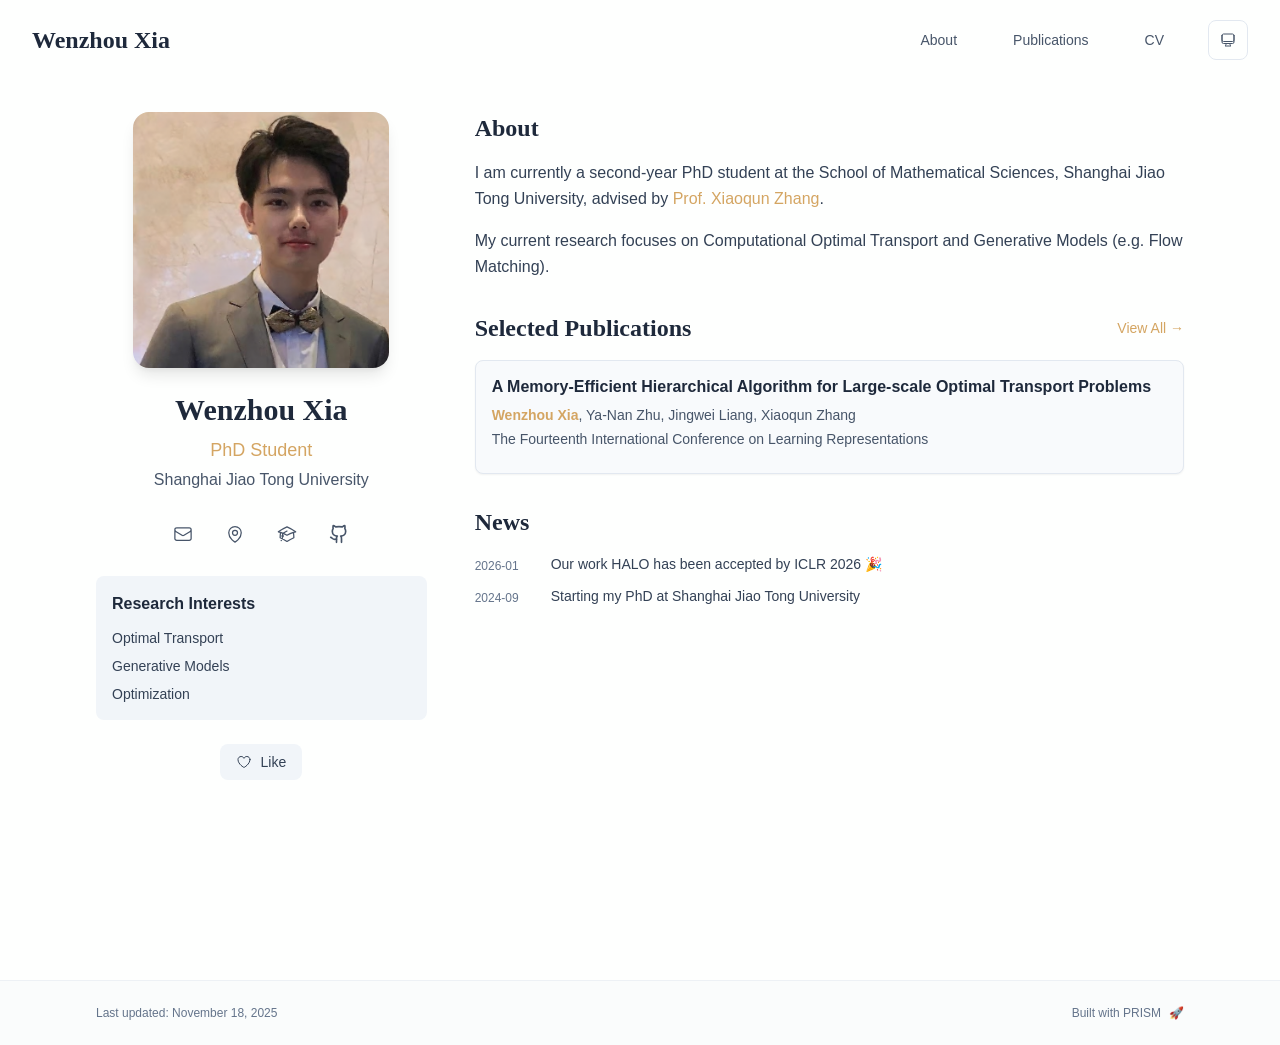
==== commit 455404f9: "deploy: update profile photo" ====
--- a/index.html
+++ b/index.html
@@ -22,4 +22,4 @@
                 root.setAttribute('data-theme', 'light');
               }
             </script><title>Wenzhou Xia</title><meta name="description" content="PhD student at Shanghai Jiao Tong University."/><meta name="author" content="Wenzhou Xia"/><meta name="keywords" content="Wenzhou Xia,PhD,Research,Shanghai Jiao Tong University"/><meta name="creator" content="Wenzhou Xia"/><meta name="publisher" content="Wenzhou Xia"/><meta property="og:title" content="Wenzhou Xia"/><meta property="og:description" content="PhD student at Shanghai Jiao Tong University."/><meta property="og:site_name" content="Wenzhou Xia&#x27;s Academic Website"/><meta property="og:locale" content="en_US"/><meta property="og:type" content="website"/><meta name="twitter:card" content="summary"/><meta name="twitter:title" content="Wenzhou Xia"/><meta name="twitter:description" content="PhD student at Shanghai Jiao Tong University."/><link rel="icon" href="/favicon.svg"/><script>document.querySelectorAll('body link[rel="icon"], body link[rel="apple-touch-icon"]').forEach(el => document.head.appendChild(el))</script><script src="/_next/static/chunks/polyfills-42372ed130431b0a.js" noModule=""></script></head><body class="font-sans antialiased"><div style="visibility:hidden"><nav class="fixed top-0 left-0 right-0 z-50" data-headlessui-state=""><div class="transition-all duration-300 ease-out bg-transparent" style="transform:translateY(-100px)"><div class="max-w-7xl mx-auto px-4 sm:px-6 lg:px-8"><div class="flex justify-between items-center h-16 lg:h-20"><div class="flex-shrink-0" tabindex="0"><a class="text-xl lg:text-2xl font-serif font-semibold text-primary hover:text-accent transition-colors duration-200" href="/">Wenzhou Xia</a></div><div class="hidden lg:block"><div class="ml-10 flex items-center space-x-8"><div class="flex items-baseline space-x-8"><a class="relative px-3 py-2 text-sm font-medium transition-all duration-200 rounded hover:bg-accent/10 hover:shadow-sm text-primary" href="/"><span class="relative z-10">About</span><div class="absolute inset-0 bg-accent/10 rounded-lg"></div></a><a class="relative px-3 py-2 text-sm font-medium transition-all duration-200 rounded hover:bg-accent/10 hover:shadow-sm text-neutral-600 hover:text-primary" href="/publications/"><span class="relative z-10">Publications</span></a><a class="relative px-3 py-2 text-sm font-medium transition-all duration-200 rounded hover:bg-accent/10 hover:shadow-sm text-neutral-600 hover:text-primary" href="/cv/"><span class="relative z-10">CV</span></a></div><div class="flex items-center justify-center w-10 h-10 rounded-lg border border-neutral-200 dark:border-[rgba(148,163,184,0.24)] bg-background dark:bg-neutral-800"><div class="w-4 h-4 rounded-full bg-neutral-300 animate-pulse"></div></div></div></div><div class="lg:hidden flex items-center space-x-2"><div class="flex items-center justify-center w-10 h-10 rounded-lg border border-neutral-200 dark:border-[rgba(148,163,184,0.24)] bg-background dark:bg-neutral-800"><div class="w-4 h-4 rounded-full bg-neutral-300 animate-pulse"></div></div><button class="inline-flex items-center justify-center p-2 rounded-md text-neutral-600 hover:text-primary hover:bg-neutral-100 dark:hover:bg-neutral-800 focus:outline-none focus:ring-2 focus:ring-inset focus:ring-accent transition-colors duration-200" id="headlessui-disclosure-button-«R5pdb»" type="button" aria-expanded="false" data-headlessui-state=""><span class="sr-only">Open main menu</span><div><svg xmlns="http://www.w3.org/2000/svg" fill="none" viewBox="0 0 24 24" stroke-width="1.5" stroke="currentColor" aria-hidden="true" data-slot="icon" class="block h-6 w-6"><path stroke-linecap="round" stroke-linejoin="round" d="M3.75 6.75h16.5M3.75 12h16.5m-16.5 5.25h16.5"></path></svg></div></button></div></div></div></div></nav><main class="min-h-screen pt-16 lg:pt-20"><div class="max-w-6xl mx-auto px-4 sm:px-6 lg:px-8 py-8 bg-background min-h-screen"><div class="grid grid-cols-1 lg:grid-cols-3 gap-12"><div class="lg:col-span-1"><div class="sticky top-8" style="opacity:0;transform:translateY(20px)"><div class="w-64 h-64 mx-auto mb-6 rounded-2xl overflow-hidden shadow-lg hover:shadow-xl transition-all duration-200 hover:scale-105"><img alt="Wenzhou Xia" width="256" height="256" decoding="async" data-nimg="1" class="w-full h-full object-cover object-[32%_center]" style="color:transparent" src="/xwz_bio.jpg"/></div><div class="text-center mb-6"><h1 class="text-3xl font-serif font-bold text-primary mb-2">Wenzhou Xia</h1><p class="text-lg text-accent font-medium mb-1">PhD Student</p><p class="text-neutral-600 mb-2">Shanghai Jiao Tong University</p></div><div class="flex flex-wrap justify-center gap-3 sm:gap-4 mb-6 relative px-2"><div class="relative"><button class="p-2 sm:p-2 transition-colors duration-200 text-neutral-600 dark:text-neutral-400 hover:text-accent" aria-label="Email"><svg xmlns="http://www.w3.org/2000/svg" fill="none" viewBox="0 0 24 24" stroke-width="1.5" stroke="currentColor" aria-hidden="true" data-slot="icon" class="h-5 w-5"><path stroke-linecap="round" stroke-linejoin="round" d="M21.75 6.75v10.5a2.25 2.25 0 0 1-2.25 2.25h-15a2.25 2.25 0 0 1-2.25-2.25V6.75m19.5 0A2.25 2.25 0 0 0 19.5 4.5h-15a2.25 2.25 0 0 0-2.25 2.25m19.5 0v.243a2.25 2.25 0 0 1-1.07 1.916l-7.5 4.615a2.25 2.25 0 0 1-2.36 0L3.32 8.91a2.25 2.25 0 0 1-1.07-1.916V6.75"></path></svg></button></div><div class="relative"><button class="p-2 sm:p-2 transition-colors duration-200 text-neutral-600 dark:text-neutral-400 hover:text-accent" aria-label="Location"><svg xmlns="http://www.w3.org/2000/svg" fill="none" viewBox="0 0 24 24" stroke-width="1.5" stroke="currentColor" aria-hidden="true" data-slot="icon" class="h-5 w-5"><path stroke-linecap="round" stroke-linejoin="round" d="M15 10.5a3 3 0 1 1-6 0 3 3 0 0 1 6 0Z"></path><path stroke-linecap="round" stroke-linejoin="round" d="M19.5 10.5c0 7.142-7.5 11.25-7.5 11.25S4.5 17.642 4.5 10.5a7.5 7.5 0 1 1 15 0Z"></path></svg></button></div><a href="https://scholar.google.com/citations?user=JQrk7I0AAAAJ&amp;hl=zh-CN" target="_blank" rel="noopener noreferrer" class="p-2 sm:p-2 text-neutral-600 dark:text-neutral-400 hover:text-accent transition-colors duration-200" aria-label="Google Scholar"><svg xmlns="http://www.w3.org/2000/svg" fill="none" viewBox="0 0 24 24" stroke-width="1.5" stroke="currentColor" aria-hidden="true" data-slot="icon" class="h-5 w-5"><path stroke-linecap="round" stroke-linejoin="round" d="M4.26 10.147a60.438 60.438 0 0 0-.491 6.347A48.62 48.62 0 0 1 12 20.904a48.62 48.62 0 0 1 8.232-4.41 60.46 60.46 0 0 0-.491-6.347m-15.482 0a50.636 50.636 0 0 0-2.658-.813A59.906 59.906 0 0 1 12 3.493a59.903 59.903 0 0 1 10.399 5.84c-.896.248-1.783.52-2.658.814m-15.482 0A50.717 50.717 0 0 1 12 13.489a50.702 50.702 0 0 1 7.74-3.342M6.75 15a.75.75 0 1 0 0-1.5.75.75 0 0 0 0 1.5Zm0 0v-3.675A55.378 55.378 0 0 1 12 8.443m-7.007 11.55A5.981 5.981 0 0 0 6.75 15.75v-1.5"></path></svg></a><a href="https://github.com/WenzhouXia" target="_blank" rel="noopener noreferrer" class="p-2 sm:p-2 text-neutral-600 dark:text-neutral-400 hover:text-accent transition-colors duration-200" aria-label="GitHub"><svg xmlns="http://www.w3.org/2000/svg" width="24" height="24" viewBox="0 0 24 24" fill="none" stroke="currentColor" stroke-width="2" stroke-linecap="round" stroke-linejoin="round" class="lucide lucide-github h-5 w-5" aria-hidden="true"><path d="M15 22v-4a4.8 4.8 0 0 0-1-3.5c3 0 6-2 6-5.5.08-1.25-.27-2.48-1-3.5.28-1.15.28-2.35 0-3.5 0 0-1 0-3 1.5-2.64-.5-5.36-.5-8 0C6 2 5 2 5 2c-.3 1.15-.3 2.35 0 3.5A5.403 5.403 0 0 0 4 9c0 3.5 3 5.5 6 5.5-.39.49-.68 1.05-.85 1.65-.17.6-.22 1.23-.15 1.85v4"></path><path d="M9 18c-4.51 2-5-2-7-2"></path></svg></a></div><div class="bg-neutral-100 dark:bg-neutral-800 rounded-lg p-4 mb-6 hover:shadow-lg transition-all duration-200 hover:scale-[1.02]"><h3 class="font-semibold text-primary mb-3">Research Interests</h3><div class="space-y-2 text-sm text-neutral-700 dark:text-neutral-500"><div>Optimal Transport</div><div>Generative Models</div><div>Optimization</div></div></div><div class="flex justify-center"><div class="relative"><button class="flex items-center space-x-2 px-4 py-2 rounded-lg font-medium text-sm transition-all duration-200 bg-neutral-100 dark:bg-neutral-800 text-neutral-700 dark:text-neutral-500 hover:bg-red-50 dark:hover:bg-red-900/20 hover:text-red-600 dark:hover:text-red-400 cursor-pointer" tabindex="0"><svg xmlns="http://www.w3.org/2000/svg" fill="none" viewBox="0 0 24 24" stroke-width="1.5" stroke="currentColor" aria-hidden="true" data-slot="icon" class="h-4 w-4"><path stroke-linecap="round" stroke-linejoin="round" d="M21 8.25c0-2.485-2.099-4.5-4.688-4.5-1.935 0-3.597 1.126-4.312 2.733-.715-1.607-2.377-2.733-4.313-2.733C5.1 3.75 3 5.765 3 8.25c0 7.22 9 12 9 12s9-4.78 9-12Z"></path></svg><span>Like</span></button></div></div></div></div><div class="lg:col-span-2 space-y-8"><section id="about" class="scroll-mt-24 space-y-8"><section style="opacity:0;transform:translateY(20px)"><h2 class="text-2xl font-serif font-bold text-primary mb-4">About</h2><div class="text-neutral-700 dark:text-neutral-600 leading-relaxed"><p class="mb-4 last:mb-0">I am currently a second-year PhD student at the School of Mathematical Sciences, Shanghai Jiao Tong University, advised by <a href="https://math.sjtu.edu.cn/faculty/xqzhang/" node="[object Object]" target="_blank" rel="noopener noreferrer" class="text-accent font-medium transition-all duration-200 rounded hover:bg-accent/10 hover:shadow-sm">Prof. Xiaoqun Zhang</a>.</p>
-<p class="mb-4 last:mb-0">My current research focuses on Computational Optimal Transport and Generative Models (e.g. Flow Matching).</p></div></section><section style="opacity:0;transform:translateY(20px)"><div class="flex items-center justify-between mb-4"><h2 class="text-2xl font-serif font-bold text-primary">Selected Publications</h2><a class="text-accent hover:text-accent-dark text-sm font-medium transition-all duration-200 rounded hover:bg-accent/10 hover:shadow-sm" href="/publications/">View All →</a></div><div class="space-y-4"><div class="bg-neutral-50 dark:bg-neutral-800 p-4 rounded-lg shadow-sm border border-neutral-200 dark:border-[rgba(148,163,184,0.24)] hover:shadow-lg transition-all duration-200 hover:scale-[1.02]" style="opacity:0;transform:translateY(20px)"><h3 class="font-semibold text-primary mb-2 leading-tight">A Memory-Efficient Hierarchical Algorithm for Large-scale Optimal Transport Problems</h3><p class="text-sm text-neutral-600 dark:text-neutral-500 mb-1"><span><span class="font-semibold text-accent ">Wenzhou Xia</span>, </span><span><span class=" ">Ya-Nan Zhu</span>, </span><span><span class=" ">Jingwei Liang</span>, </span><span><span class=" ">Xiaoqun Zhang</span></span></p><p class="text-sm text-neutral-600 dark:text-neutral-500 mb-2">The Fourteenth International Conference on Learning Representations</p></div></div></section><section style="opacity:0;transform:translateY(20px)"><h2 class="text-2xl font-serif font-bold text-primary mb-4">News</h2><div class="space-y-3"><div class="flex items-start space-x-3"><span class="text-xs text-neutral-500 mt-1 w-16 flex-shrink-0">2026-01</span><p class="text-sm text-neutral-700">Our work HALO has been accepted by ICLR 2026 🎉</p></div><div class="flex items-start space-x-3"><span class="text-xs text-neutral-500 mt-1 w-16 flex-shrink-0">2024-09</span><p class="text-sm text-neutral-700">Starting my PhD at Shanghai Jiao Tong University</p></div></div></section></section></div></div></div><!--$--><!--/$--><!--$--><!--/$--></main><footer class="border-t border-neutral-200/50 bg-neutral-50/50 dark:bg-neutral-900/50 dark:border-neutral-700/50"><div class="max-w-6xl mx-auto px-4 sm:px-6 lg:px-8 py-6"><div class="flex flex-col sm:flex-row justify-between items-center gap-2"><p class="text-xs text-neutral-500">Last updated: <!-- -->November 18, 2025</p><p class="text-xs text-neutral-500 flex items-center"><a href="https://github.com/xyjoey/PRISM" target="_blank" rel="noopener noreferrer">Built with PRISM</a><span class="ml-2">🚀</span></p></div></div></footer></div><script src="/_next/static/chunks/webpack-af78f5c2c11af041.js" async=""></script><script>(self.__next_f=self.__next_f||[]).push([0])</script><script>self.__next_f.push([1,"1:\"$Sreact.fragment\"\n2:I[3719,[\"17\",\"static/chunks/17-9c04c9413a9f9f1f.js\",\"874\",\"static/chunks/874-6cc630662f3664af.js\",\"862\",\"static/chunks/862-15038af301665bb3.js\",\"177\",\"static/chunks/app/layout-b1ac421c84cbbd50.js\"],\"ThemeProvider\"]\n3:I[768,[\"17\",\"static/chunks/17-9c04c9413a9f9f1f.js\",\"874\",\"static/chunks/874-6cc630662f3664af.js\",\"862\",\"static/chunks/862-15038af301665bb3.js\",\"177\",\"static/chunks/app/layout-b1ac421c84cbbd50.js\"],\"default\"]\n4:I[7555,[],\"\"]\n5:I[1295,[],\"\"]\n6:I[2548,[\"17\",\"static/chunks/17-9c04c9413a9f9f1f.js\",\"874\",\"static/chunks/874-6cc630662f3664af.js\",\"862\",\"static/chunks/862-15038af301665bb3.js\",\"177\",\"static/chunks/app/layout-b1ac421c84cbbd50.js\"],\"default\"]\n7:I[7437,[\"17\",\"static/chunks/17-9c04c9413a9f9f1f.js\",\"178\",\"static/chunks/178-595a94b9af1e67b5.js\",\"874\",\"static/chunks/874-6cc630662f3664af.js\",\"748\",\"static/chunks/748-b0753eeaf12cb586.js\",\"974\",\"static/chunks/app/page-8a2f566914e241b3.js\"],\"default\"]\n8:I[9507,[\"17\",\"static/chunks/17-9c04c9413a9f9f1f.js\",\"178\",\"static/chunks/178-595a94b9af1e67b5.js\",\"874\",\"static/chunks/874-6cc630662f3664af.js\",\"748\",\"static/chunks/748-b0753eeaf12cb586.js\",\"974\",\"static/chunks/app/page-8a2f566914e241b3.js\"],\"default\"]\n9:I[5218,[\"17\",\"static/chunks/17-9c04c9413a9f9f1f.js\",\"178\",\"static/chunks/178-595a94b9af1e67b5.js\",\"874\",\"static/chunks/874-6cc630662f3664af.js\",\"748\",\"static/chunks/748-b0753eeaf12cb586.js\",\"974\",\"static/chunks/app/page-8a2f566914e241b3.js\"],\"default\"]\na:I[1990,[\"17\",\"static/chunks/17-9c04c9413a9f9f1f.js\",\"178\",\"static/chunks/178-595a94b9af1e67b5.js\",\"874\",\"static/chunks/874-6cc630662f3664af.js\",\"748\",\"static/chunks/748-b0753eeaf12cb586.js\",\"974\",\"static/chunks/app/page-8a2f566914e241b3.js\"],\"default\"]\nb:I[9665,[],\"MetadataBoundary\"]\nd:I[9665,[],\"OutletBoundary\"]\n10:I[4911,[],\"AsyncMetadataOutlet\"]\n12:I[9665,[],\"ViewportBoundary\"]\n14:I[6614,[],\"\"]\n:HL[\"/_next/static/css/92b53c90e215dddf.css\",\"style\"]\n"])</script><script>self.__next_f.push([1,"0:{\"P\":null,\"b\":\"ZJoiw2Hn25SihyblXmOER\",\"p\":\"\",\"c\":[\"\",\"\"],\"i\":false,\"f\":[[[\"\",{\"children\":[\"__PAGE__\",{}]},\"$undefined\",\"$undefined\",true],[\"\",[\"$\",\"$1\",\"c\",{\"children\":[[[\"$\",\"link\",\"0\",{\"rel\":\"stylesheet\",\"href\":\"/_next/static/css/92b53c90e215dddf.css\",\"precedence\":\"next\",\"crossOrigin\":\"$undefined\",\"nonce\":\"$undefined\"}]],[\"$\",\"html\",null,{\"lang\":\"en\",\"className\":\"scroll-smooth\",\"suppressHydrationWarning\":true,\"children\":[[\"$\",\"head\",null,{\"children\":[[\"$\",\"link\",null,{\"rel\":\"icon\",\"href\":\"/favicon.svg\",\"type\":\"image/svg+xml\"}],[\"$\",\"link\",null,{\"rel\":\"dns-prefetch\",\"href\":\"https://google-fonts.jialeliu.com\"}],[\"$\",\"link\",null,{\"rel\":\"preconnect\",\"href\":\"https://google-fonts.jialeliu.com\",\"crossOrigin\":\"\"}],[\"$\",\"link\",null,{\"rel\":\"preload\",\"as\":\"style\",\"href\":\"https://google-fonts.jialeliu.com/css2?family=Inter:wght@300;400;500;600;700\u0026family=Crimson+Text:ital,wght@0,400;0,600;1,400\u0026display=swap\"}],[\"$\",\"link\",null,{\"rel\":\"stylesheet\",\"id\":\"gfonts-css\",\"href\":\"https://google-fonts.jialeliu.com/css2?family=Inter:wght@300;400;500;600;700\u0026family=Crimson+Text:ital,wght@0,400;0,600;1,400\u0026display=swap\",\"media\":\"print\"}],[\"$\",\"script\",null,{\"dangerouslySetInnerHTML\":{\"__html\":\"\\n              (function(){\\n                var l = document.getElementById('gfonts-css');\\n                if (!l) return;\\n                if (l.media !== 'all') {\\n                  l.addEventListener('load', function(){ try { l.media = 'all'; } catch(e){} });\\n                }\\n              })();\\n            \"}}],[\"$\",\"noscript\",null,{\"children\":[\"$\",\"link\",null,{\"rel\":\"stylesheet\",\"href\":\"https://google-fonts.jialeliu.com/css2?family=Inter:wght@300;400;500;600;700\u0026family=Crimson+Text:ital,wght@0,400;0,600;1,400\u0026display=swap\"}]}],[\"$\",\"script\",null,{\"dangerouslySetInnerHTML\":{\"__html\":\"\\n              try {\\n                const theme = localStorage.getItem('theme-storage');\\n                const parsed = theme ? JSON.parse(theme) : null;\\n                const setting = parsed?.state?.theme || 'system';\\n                const prefersDark = typeof window !== 'undefined' \u0026\u0026 window.matchMedia \u0026\u0026 window.matchMedia('(prefers-color-scheme: dark)').matches;\\n                const effective = setting === 'dark' ? 'dark' : (setting === 'light' ? 'light' : (prefersDark ? 'dark' : 'light'));\\n                var root = document.documentElement;\\n                root.classList.add(effective);\\n                root.setAttribute('data-theme', effective);\\n              } catch (e) {\\n                var root = document.documentElement;\\n                root.classList.add('light');\\n                root.setAttribute('data-theme', 'light');\\n              }\\n            \"}}]]}],[\"$\",\"body\",null,{\"className\":\"font-sans antialiased\",\"children\":[\"$\",\"$L2\",null,{\"children\":[[\"$\",\"$L3\",null,{\"items\":[{\"title\":\"About\",\"type\":\"page\",\"target\":\"about\",\"href\":\"/\"},{\"title\":\"Publications\",\"type\":\"page\",\"target\":\"publications\",\"href\":\"/publications\"},{\"title\":\"CV\",\"type\":\"page\",\"target\":\"cv\",\"href\":\"/cv\"}],\"siteTitle\":\"Wenzhou Xia\",\"enableOnePageMode\":false}],[\"$\",\"main\",null,{\"className\":\"min-h-screen pt-16 lg:pt-20\",\"children\":[\"$\",\"$L4\",null,{\"parallelRouterKey\":\"children\",\"error\":\"$undefined\",\"errorStyles\":\"$undefined\",\"errorScripts\":\"$undefined\",\"template\":[\"$\",\"$L5\",null,{}],\"templateStyles\":\"$undefined\",\"templateScripts\":\"$undefined\",\"notFound\":[[[\"$\",\"title\",null,{\"children\":\"404: This page could not be found.\"}],[\"$\",\"div\",null,{\"style\":{\"fontFamily\":\"system-ui,\\\"Segoe UI\\\",Roboto,Helvetica,Arial,sans-serif,\\\"Apple Color Emoji\\\",\\\"Segoe UI Emoji\\\"\",\"height\":\"100vh\",\"textAlign\":\"center\",\"display\":\"flex\",\"flexDirection\":\"column\",\"alignItems\":\"center\",\"justifyContent\":\"center\"},\"children\":[\"$\",\"div\",null,{\"children\":[[\"$\",\"style\",null,{\"dangerouslySetInnerHTML\":{\"__html\":\"body{color:#000;background:#fff;margin:0}.next-error-h1{border-right:1px solid rgba(0,0,0,.3)}@media (prefers-color-scheme:dark){body{color:#fff;background:#000}.next-error-h1{border-right:1px solid rgba(255,255,255,.3)}}\"}}],[\"$\",\"h1\",null,{\"className\":\"next-error-h1\",\"style\":{\"display\":\"inline-block\",\"margin\":\"0 20px 0 0\",\"padding\":\"0 23px 0 0\",\"fontSize\":24,\"fontWeight\":500,\"verticalAlign\":\"top\",\"lineHeight\":\"49px\"},\"children\":404}],[\"$\",\"div\",null,{\"style\":{\"display\":\"inline-block\"},\"children\":[\"$\",\"h2\",null,{\"style\":{\"fontSize\":14,\"fontWeight\":400,\"lineHeight\":\"49px\",\"margin\":0},\"children\":\"This page could not be found.\"}]}]]}]}]],[]],\"forbidden\":\"$undefined\",\"unauthorized\":\"$undefined\"}]}],[\"$\",\"$L6\",null,{\"lastUpdated\":\"November 18, 2025\"}]]}]}]]}]]}],{\"children\":[\"__PAGE__\",[\"$\",\"$1\",\"c\",{\"children\":[[\"$\",\"div\",null,{\"className\":\"max-w-6xl mx-auto px-4 sm:px-6 lg:px-8 py-8 bg-background min-h-screen\",\"children\":[\"$\",\"div\",null,{\"className\":\"grid grid-cols-1 lg:grid-cols-3 gap-12\",\"children\":[[\"$\",\"div\",null,{\"className\":\"lg:col-span-1\",\"children\":[\"$\",\"$L7\",null,{\"author\":{\"name\":\"Wenzhou Xia\",\"title\":\"PhD Student\",\"institution\":\"Shanghai Jiao Tong University\",\"avatar\":\"/xwz_bio.jpg\"},\"social\":{\"email\":\"xwz.hhh at sjtu dot edu dot cn\",\"location\":\"Shanghai, China\",\"location_url\":\"https://www.google.com/maps/place/%E4%B8%8A%E6%B5%B7%E4%BA%A4%E9%80%9A%E5%A4%A7%E5%AD%A6%E9%97%B5%E8%A1%8C%E6%A0%A1%E5%8C%BA/@31.032141,121.4445101,17z/data=!3m1!4b1!4m6!3m5!1s0x35b287dfc0044083:0x857c43c6ad6d04f9!8m2!3d31.032141!4d121.447085!16s%2Fg%2F1tcwtrjs?entry=ttu\u0026g_ep=EgoyMDI1MTIwMi4wIKXMDSoASAFQAw%3D%3D\",\"location_details\":[\"230 Room, 2nd Floor, Building 6 of Science Complex,\",\"School of Mathematical Sciences, Shanghai Jiao Tong University, Shanghai, China\"],\"google_scholar\":\"https://scholar.google.com/citations?user=JQrk7I0AAAAJ\u0026hl=zh-CN\",\"github\":\"https://github.com/WenzhouXia\"},\"features\":{\"enable_likes\":true,\"enable_one_page_mode\":false},\"researchInterests\":[\"Optimal Transport\",\"Generative Models\",\"Optimization\"]}]}],[\"$\",\"div\",null,{\"className\":\"lg:col-span-2 space-y-8\",\"children\":[[\"$\",\"section\",\"about\",{\"id\":\"about\",\"className\":\"scroll-mt-24 space-y-8\",\"children\":[[[\"$\",\"$L8\",\"about\",{\"content\":\"I am currently a second-year PhD student at the School of Mathematical Sciences, Shanghai Jiao Tong University, advised by [Prof. Xiaoqun Zhang](https://math.sjtu.edu.cn/faculty/xqzhang/).\\r\\n\\r\\nMy current research focuses on Computational Optimal Transport and Generative Models (e.g. Flow Matching).\",\"title\":\"About\"}],[\"$\",\"$L9\",\"featured_publications\",{\"publications\":[{\"id\":\"xia2026a\",\"title\":\"A Memory-Efficient Hierarchical Algorithm for Large-scale Optimal Transport Problems\",\"authors\":[{\"name\":\"Wenzhou Xia\",\"isHighlighted\":true,\"isCorresponding\":false,\"isCoAuthor\":false},{\"name\":\"Ya-Nan Zhu\",\"isHighlighted\":false,\"isCorresponding\":false,\"isCoAuthor\":false},{\"name\":\"Jingwei Liang\",\"isHighlighted\":false,\"isCorresponding\":false,\"isCoAuthor\":false},{\"name\":\"Xiaoqun Zhang\",\"isHighlighted\":false,\"isCorresponding\":false,\"isCoAuthor\":false}],\"year\":2026,\"type\":\"conference\",\"status\":\"published\",\"tags\":[],\"keywords\":\"$0:f:0:1:2:children:1:props:children:0:props:children:props:children:1:props:children:0:props:children:0:1:props:publications:0:tags\",\"researchArea\":\"machine-learning\",\"journal\":\"\",\"conference\":\"The Fourteenth International Conference on Learning Representations\",\"url\":\"https://openreview.net/forum?id=CkOBcyntGd\",\"abstract\":\"\",\"description\":\"\",\"selected\":true,\"bibtex\":\"@inproceedings{xia2026a,\\n  title = {A Memory-Efficient Hierarchical Algorithm for Large-scale Optimal Transport Problems},\\n  author = {Wenzhou Xia and Ya-Nan Zhu and Jingwei Liang and Xiaoqun Zhang},\\n  booktitle = {The Fourteenth International Conference on Learning Representations},\\n  year = {2026},\\n  url = {https://openreview.net/forum?id=CkOBcyntGd}\\n}\"}],\"title\":\"Selected Publications\",\"enableOnePageMode\":false}],[\"$\",\"$La\",\"news\",{\"items\":[{\"date\":\"2026-01\",\"content\":\"Our work HALO has been accepted by ICLR 2026 🎉\"},{\"date\":\"2024-09\",\"content\":\"Starting my PhD at Shanghai Jiao Tong University\"}],\"title\":\"News\"}]],false,false,false]}]]}]]}]}],[\"$\",\"$Lb\",null,{\"children\":\"$Lc\"}],null,[\"$\",\"$Ld\",null,{\"children\":[\"$Le\",\"$Lf\",[\"$\",\"$L10\",null,{\"promise\":\"$@11\"}]]}]]}],{},null,false]},null,false],[\"$\",\"$1\",\"h\",{\"children\":[null,[\"$\",\"$1\",\"tcFfUedUyH-q0WWaGUccI\",{\"children\":[[\"$\",\"$L12\",null,{\"children\":\"$L13\"}],null]}],null]}],false]],\"m\":\"$undefined\",\"G\":[\"$14\",\"$undefined\"],\"s\":false,\"S\":true}\n"])</script><script>self.__next_f.push([1,"15:\"$Sreact.suspense\"\n16:I[4911,[],\"AsyncMetadata\"]\nc:[\"$\",\"$15\",null,{\"fallback\":null,\"children\":[\"$\",\"$L16\",null,{\"promise\":\"$@17\"}]}]\n"])</script><script>self.__next_f.push([1,"f:null\n"])</script><script>self.__next_f.push([1,"13:[[\"$\",\"meta\",\"0\",{\"charSet\":\"utf-8\"}],[\"$\",\"meta\",\"1\",{\"name\":\"viewport\",\"content\":\"width=device-width, initial-scale=1\"}]]\ne:null\n"])</script><script>self.__next_f.push([1,"17:{\"metadata\":[[\"$\",\"title\",\"0\",{\"children\":\"Wenzhou Xia\"}],[\"$\",\"meta\",\"1\",{\"name\":\"description\",\"content\":\"PhD student at Shanghai Jiao Tong University.\"}],[\"$\",\"meta\",\"2\",{\"name\":\"author\",\"content\":\"Wenzhou Xia\"}],[\"$\",\"meta\",\"3\",{\"name\":\"keywords\",\"content\":\"Wenzhou Xia,PhD,Research,Shanghai Jiao Tong University\"}],[\"$\",\"meta\",\"4\",{\"name\":\"creator\",\"content\":\"Wenzhou Xia\"}],[\"$\",\"meta\",\"5\",{\"name\":\"publisher\",\"content\":\"Wenzhou Xia\"}],[\"$\",\"meta\",\"6\",{\"property\":\"og:title\",\"content\":\"Wenzhou Xia\"}],[\"$\",\"meta\",\"7\",{\"property\":\"og:description\",\"content\":\"PhD student at Shanghai Jiao Tong University.\"}],[\"$\",\"meta\",\"8\",{\"property\":\"og:site_name\",\"content\":\"Wenzhou Xia's Academic Website\"}],[\"$\",\"meta\",\"9\",{\"property\":\"og:locale\",\"content\":\"en_US\"}],[\"$\",\"meta\",\"10\",{\"property\":\"og:type\",\"content\":\"website\"}],[\"$\",\"meta\",\"11\",{\"name\":\"twitter:card\",\"content\":\"summary\"}],[\"$\",\"meta\",\"12\",{\"name\":\"twitter:title\",\"content\":\"Wenzhou Xia\"}],[\"$\",\"meta\",\"13\",{\"name\":\"twitter:description\",\"content\":\"PhD student at Shanghai Jiao Tong University.\"}],[\"$\",\"link\",\"14\",{\"rel\":\"icon\",\"href\":\"/favicon.svg\"}]],\"error\":null,\"digest\":\"$undefined\"}\n11:{\"metadata\":\"$17:metadata\",\"error\":null,\"digest\":\"$undefined\"}\n"])</script></body></html>+<p class="mb-4 last:mb-0">My current research focuses on Computational Optimal Transport and Generative Models (e.g. Flow Matching).</p></div></section><section style="opacity:0;transform:translateY(20px)"><div class="flex items-center justify-between mb-4"><h2 class="text-2xl font-serif font-bold text-primary">Selected Publications</h2><a class="text-accent hover:text-accent-dark text-sm font-medium transition-all duration-200 rounded hover:bg-accent/10 hover:shadow-sm" href="/publications/">View All →</a></div><div class="space-y-4"><div class="bg-neutral-50 dark:bg-neutral-800 p-4 rounded-lg shadow-sm border border-neutral-200 dark:border-[rgba(148,163,184,0.24)] hover:shadow-lg transition-all duration-200 hover:scale-[1.02]" style="opacity:0;transform:translateY(20px)"><h3 class="font-semibold text-primary mb-2 leading-tight">A Memory-Efficient Hierarchical Algorithm for Large-scale Optimal Transport Problems</h3><p class="text-sm text-neutral-600 dark:text-neutral-500 mb-1"><span><span class="font-semibold text-accent ">Wenzhou Xia</span>, </span><span><span class=" ">Ya-Nan Zhu</span>, </span><span><span class=" ">Jingwei Liang</span>, </span><span><span class=" ">Xiaoqun Zhang</span></span></p><p class="text-sm text-neutral-600 dark:text-neutral-500 mb-2">The Fourteenth International Conference on Learning Representations</p></div></div></section><section style="opacity:0;transform:translateY(20px)"><h2 class="text-2xl font-serif font-bold text-primary mb-4">News</h2><div class="space-y-3"><div class="flex items-start space-x-3"><span class="text-xs text-neutral-500 mt-1 w-16 flex-shrink-0">2026-01</span><p class="text-sm text-neutral-700">Our work HALO has been accepted by ICLR 2026 🎉</p></div><div class="flex items-start space-x-3"><span class="text-xs text-neutral-500 mt-1 w-16 flex-shrink-0">2024-09</span><p class="text-sm text-neutral-700">Starting my PhD at Shanghai Jiao Tong University</p></div></div></section></section></div></div></div><!--$--><!--/$--><!--$--><!--/$--></main><footer class="border-t border-neutral-200/50 bg-neutral-50/50 dark:bg-neutral-900/50 dark:border-neutral-700/50"><div class="max-w-6xl mx-auto px-4 sm:px-6 lg:px-8 py-6"><div class="flex flex-col sm:flex-row justify-between items-center gap-2"><p class="text-xs text-neutral-500">Last updated: <!-- -->November 18, 2025</p><p class="text-xs text-neutral-500 flex items-center"><a href="https://github.com/xyjoey/PRISM" target="_blank" rel="noopener noreferrer">Built with PRISM</a><span class="ml-2">🚀</span></p></div></div></footer></div><script src="/_next/static/chunks/webpack-af78f5c2c11af041.js" async=""></script><script>(self.__next_f=self.__next_f||[]).push([0])</script><script>self.__next_f.push([1,"1:\"$Sreact.fragment\"\n2:I[3719,[\"17\",\"static/chunks/17-9c04c9413a9f9f1f.js\",\"874\",\"static/chunks/874-6cc630662f3664af.js\",\"862\",\"static/chunks/862-15038af301665bb3.js\",\"177\",\"static/chunks/app/layout-b1ac421c84cbbd50.js\"],\"ThemeProvider\"]\n3:I[768,[\"17\",\"static/chunks/17-9c04c9413a9f9f1f.js\",\"874\",\"static/chunks/874-6cc630662f3664af.js\",\"862\",\"static/chunks/862-15038af301665bb3.js\",\"177\",\"static/chunks/app/layout-b1ac421c84cbbd50.js\"],\"default\"]\n4:I[7555,[],\"\"]\n5:I[1295,[],\"\"]\n6:I[2548,[\"17\",\"static/chunks/17-9c04c9413a9f9f1f.js\",\"874\",\"static/chunks/874-6cc630662f3664af.js\",\"862\",\"static/chunks/862-15038af301665bb3.js\",\"177\",\"static/chunks/app/layout-b1ac421c84cbbd50.js\"],\"default\"]\n7:I[7437,[\"17\",\"static/chunks/17-9c04c9413a9f9f1f.js\",\"178\",\"static/chunks/178-595a94b9af1e67b5.js\",\"874\",\"static/chunks/874-6cc630662f3664af.js\",\"748\",\"static/chunks/748-b0753eeaf12cb586.js\",\"974\",\"static/chunks/app/page-8a2f566914e241b3.js\"],\"default\"]\n8:I[9507,[\"17\",\"static/chunks/17-9c04c9413a9f9f1f.js\",\"178\",\"static/chunks/178-595a94b9af1e67b5.js\",\"874\",\"static/chunks/874-6cc630662f3664af.js\",\"748\",\"static/chunks/748-b0753eeaf12cb586.js\",\"974\",\"static/chunks/app/page-8a2f566914e241b3.js\"],\"default\"]\n9:I[5218,[\"17\",\"static/chunks/17-9c04c9413a9f9f1f.js\",\"178\",\"static/chunks/178-595a94b9af1e67b5.js\",\"874\",\"static/chunks/874-6cc630662f3664af.js\",\"748\",\"static/chunks/748-b0753eeaf12cb586.js\",\"974\",\"static/chunks/app/page-8a2f566914e241b3.js\"],\"default\"]\na:I[1990,[\"17\",\"static/chunks/17-9c04c9413a9f9f1f.js\",\"178\",\"static/chunks/178-595a94b9af1e67b5.js\",\"874\",\"static/chunks/874-6cc630662f3664af.js\",\"748\",\"static/chunks/748-b0753eeaf12cb586.js\",\"974\",\"static/chunks/app/page-8a2f566914e241b3.js\"],\"default\"]\nb:I[9665,[],\"MetadataBoundary\"]\nd:I[9665,[],\"OutletBoundary\"]\n10:I[4911,[],\"AsyncMetadataOutlet\"]\n12:I[9665,[],\"ViewportBoundary\"]\n14:I[6614,[],\"\"]\n:HL[\"/_next/static/css/92b53c90e215dddf.css\",\"style\"]\n"])</script><script>self.__next_f.push([1,"0:{\"P\":null,\"b\":\"spRPR6EbBzcvJyTrlOWtS\",\"p\":\"\",\"c\":[\"\",\"\"],\"i\":false,\"f\":[[[\"\",{\"children\":[\"__PAGE__\",{}]},\"$undefined\",\"$undefined\",true],[\"\",[\"$\",\"$1\",\"c\",{\"children\":[[[\"$\",\"link\",\"0\",{\"rel\":\"stylesheet\",\"href\":\"/_next/static/css/92b53c90e215dddf.css\",\"precedence\":\"next\",\"crossOrigin\":\"$undefined\",\"nonce\":\"$undefined\"}]],[\"$\",\"html\",null,{\"lang\":\"en\",\"className\":\"scroll-smooth\",\"suppressHydrationWarning\":true,\"children\":[[\"$\",\"head\",null,{\"children\":[[\"$\",\"link\",null,{\"rel\":\"icon\",\"href\":\"/favicon.svg\",\"type\":\"image/svg+xml\"}],[\"$\",\"link\",null,{\"rel\":\"dns-prefetch\",\"href\":\"https://google-fonts.jialeliu.com\"}],[\"$\",\"link\",null,{\"rel\":\"preconnect\",\"href\":\"https://google-fonts.jialeliu.com\",\"crossOrigin\":\"\"}],[\"$\",\"link\",null,{\"rel\":\"preload\",\"as\":\"style\",\"href\":\"https://google-fonts.jialeliu.com/css2?family=Inter:wght@300;400;500;600;700\u0026family=Crimson+Text:ital,wght@0,400;0,600;1,400\u0026display=swap\"}],[\"$\",\"link\",null,{\"rel\":\"stylesheet\",\"id\":\"gfonts-css\",\"href\":\"https://google-fonts.jialeliu.com/css2?family=Inter:wght@300;400;500;600;700\u0026family=Crimson+Text:ital,wght@0,400;0,600;1,400\u0026display=swap\",\"media\":\"print\"}],[\"$\",\"script\",null,{\"dangerouslySetInnerHTML\":{\"__html\":\"\\n              (function(){\\n                var l = document.getElementById('gfonts-css');\\n                if (!l) return;\\n                if (l.media !== 'all') {\\n                  l.addEventListener('load', function(){ try { l.media = 'all'; } catch(e){} });\\n                }\\n              })();\\n            \"}}],[\"$\",\"noscript\",null,{\"children\":[\"$\",\"link\",null,{\"rel\":\"stylesheet\",\"href\":\"https://google-fonts.jialeliu.com/css2?family=Inter:wght@300;400;500;600;700\u0026family=Crimson+Text:ital,wght@0,400;0,600;1,400\u0026display=swap\"}]}],[\"$\",\"script\",null,{\"dangerouslySetInnerHTML\":{\"__html\":\"\\n              try {\\n                const theme = localStorage.getItem('theme-storage');\\n                const parsed = theme ? JSON.parse(theme) : null;\\n                const setting = parsed?.state?.theme || 'system';\\n                const prefersDark = typeof window !== 'undefined' \u0026\u0026 window.matchMedia \u0026\u0026 window.matchMedia('(prefers-color-scheme: dark)').matches;\\n                const effective = setting === 'dark' ? 'dark' : (setting === 'light' ? 'light' : (prefersDark ? 'dark' : 'light'));\\n                var root = document.documentElement;\\n                root.classList.add(effective);\\n                root.setAttribute('data-theme', effective);\\n              } catch (e) {\\n                var root = document.documentElement;\\n                root.classList.add('light');\\n                root.setAttribute('data-theme', 'light');\\n              }\\n            \"}}]]}],[\"$\",\"body\",null,{\"className\":\"font-sans antialiased\",\"children\":[\"$\",\"$L2\",null,{\"children\":[[\"$\",\"$L3\",null,{\"items\":[{\"title\":\"About\",\"type\":\"page\",\"target\":\"about\",\"href\":\"/\"},{\"title\":\"Publications\",\"type\":\"page\",\"target\":\"publications\",\"href\":\"/publications\"},{\"title\":\"CV\",\"type\":\"page\",\"target\":\"cv\",\"href\":\"/cv\"}],\"siteTitle\":\"Wenzhou Xia\",\"enableOnePageMode\":false}],[\"$\",\"main\",null,{\"className\":\"min-h-screen pt-16 lg:pt-20\",\"children\":[\"$\",\"$L4\",null,{\"parallelRouterKey\":\"children\",\"error\":\"$undefined\",\"errorStyles\":\"$undefined\",\"errorScripts\":\"$undefined\",\"template\":[\"$\",\"$L5\",null,{}],\"templateStyles\":\"$undefined\",\"templateScripts\":\"$undefined\",\"notFound\":[[[\"$\",\"title\",null,{\"children\":\"404: This page could not be found.\"}],[\"$\",\"div\",null,{\"style\":{\"fontFamily\":\"system-ui,\\\"Segoe UI\\\",Roboto,Helvetica,Arial,sans-serif,\\\"Apple Color Emoji\\\",\\\"Segoe UI Emoji\\\"\",\"height\":\"100vh\",\"textAlign\":\"center\",\"display\":\"flex\",\"flexDirection\":\"column\",\"alignItems\":\"center\",\"justifyContent\":\"center\"},\"children\":[\"$\",\"div\",null,{\"children\":[[\"$\",\"style\",null,{\"dangerouslySetInnerHTML\":{\"__html\":\"body{color:#000;background:#fff;margin:0}.next-error-h1{border-right:1px solid rgba(0,0,0,.3)}@media (prefers-color-scheme:dark){body{color:#fff;background:#000}.next-error-h1{border-right:1px solid rgba(255,255,255,.3)}}\"}}],[\"$\",\"h1\",null,{\"className\":\"next-error-h1\",\"style\":{\"display\":\"inline-block\",\"margin\":\"0 20px 0 0\",\"padding\":\"0 23px 0 0\",\"fontSize\":24,\"fontWeight\":500,\"verticalAlign\":\"top\",\"lineHeight\":\"49px\"},\"children\":404}],[\"$\",\"div\",null,{\"style\":{\"display\":\"inline-block\"},\"children\":[\"$\",\"h2\",null,{\"style\":{\"fontSize\":14,\"fontWeight\":400,\"lineHeight\":\"49px\",\"margin\":0},\"children\":\"This page could not be found.\"}]}]]}]}]],[]],\"forbidden\":\"$undefined\",\"unauthorized\":\"$undefined\"}]}],[\"$\",\"$L6\",null,{\"lastUpdated\":\"November 18, 2025\"}]]}]}]]}]]}],{\"children\":[\"__PAGE__\",[\"$\",\"$1\",\"c\",{\"children\":[[\"$\",\"div\",null,{\"className\":\"max-w-6xl mx-auto px-4 sm:px-6 lg:px-8 py-8 bg-background min-h-screen\",\"children\":[\"$\",\"div\",null,{\"className\":\"grid grid-cols-1 lg:grid-cols-3 gap-12\",\"children\":[[\"$\",\"div\",null,{\"className\":\"lg:col-span-1\",\"children\":[\"$\",\"$L7\",null,{\"author\":{\"name\":\"Wenzhou Xia\",\"title\":\"PhD Student\",\"institution\":\"Shanghai Jiao Tong University\",\"avatar\":\"/xwz_bio.jpg\"},\"social\":{\"email\":\"xwz.hhh at sjtu dot edu dot cn\",\"location\":\"Shanghai, China\",\"location_url\":\"https://www.google.com/maps/place/%E4%B8%8A%E6%B5%B7%E4%BA%A4%E9%80%9A%E5%A4%A7%E5%AD%A6%E9%97%B5%E8%A1%8C%E6%A0%A1%E5%8C%BA/@31.032141,121.4445101,17z/data=!3m1!4b1!4m6!3m5!1s0x35b287dfc0044083:0x857c43c6ad6d04f9!8m2!3d31.032141!4d121.447085!16s%2Fg%2F1tcwtrjs?entry=ttu\u0026g_ep=EgoyMDI1MTIwMi4wIKXMDSoASAFQAw%3D%3D\",\"location_details\":[\"230 Room, 2nd Floor, Building 6 of Science Complex,\",\"School of Mathematical Sciences, Shanghai Jiao Tong University, Shanghai, China\"],\"google_scholar\":\"https://scholar.google.com/citations?user=JQrk7I0AAAAJ\u0026hl=zh-CN\",\"github\":\"https://github.com/WenzhouXia\"},\"features\":{\"enable_likes\":true,\"enable_one_page_mode\":false},\"researchInterests\":[\"Optimal Transport\",\"Generative Models\",\"Optimization\"]}]}],[\"$\",\"div\",null,{\"className\":\"lg:col-span-2 space-y-8\",\"children\":[[\"$\",\"section\",\"about\",{\"id\":\"about\",\"className\":\"scroll-mt-24 space-y-8\",\"children\":[[[\"$\",\"$L8\",\"about\",{\"content\":\"I am currently a second-year PhD student at the School of Mathematical Sciences, Shanghai Jiao Tong University, advised by [Prof. Xiaoqun Zhang](https://math.sjtu.edu.cn/faculty/xqzhang/).\\r\\n\\r\\nMy current research focuses on Computational Optimal Transport and Generative Models (e.g. Flow Matching).\",\"title\":\"About\"}],[\"$\",\"$L9\",\"featured_publications\",{\"publications\":[{\"id\":\"xia2026a\",\"title\":\"A Memory-Efficient Hierarchical Algorithm for Large-scale Optimal Transport Problems\",\"authors\":[{\"name\":\"Wenzhou Xia\",\"isHighlighted\":true,\"isCorresponding\":false,\"isCoAuthor\":false},{\"name\":\"Ya-Nan Zhu\",\"isHighlighted\":false,\"isCorresponding\":false,\"isCoAuthor\":false},{\"name\":\"Jingwei Liang\",\"isHighlighted\":false,\"isCorresponding\":false,\"isCoAuthor\":false},{\"name\":\"Xiaoqun Zhang\",\"isHighlighted\":false,\"isCorresponding\":false,\"isCoAuthor\":false}],\"year\":2026,\"type\":\"conference\",\"status\":\"published\",\"tags\":[],\"keywords\":\"$0:f:0:1:2:children:1:props:children:0:props:children:props:children:1:props:children:0:props:children:0:1:props:publications:0:tags\",\"researchArea\":\"machine-learning\",\"journal\":\"\",\"conference\":\"The Fourteenth International Conference on Learning Representations\",\"url\":\"https://openreview.net/forum?id=CkOBcyntGd\",\"abstract\":\"\",\"description\":\"\",\"selected\":true,\"bibtex\":\"@inproceedings{xia2026a,\\n  title = {A Memory-Efficient Hierarchical Algorithm for Large-scale Optimal Transport Problems},\\n  author = {Wenzhou Xia and Ya-Nan Zhu and Jingwei Liang and Xiaoqun Zhang},\\n  booktitle = {The Fourteenth International Conference on Learning Representations},\\n  year = {2026},\\n  url = {https://openreview.net/forum?id=CkOBcyntGd}\\n}\"}],\"title\":\"Selected Publications\",\"enableOnePageMode\":false}],[\"$\",\"$La\",\"news\",{\"items\":[{\"date\":\"2026-01\",\"content\":\"Our work HALO has been accepted by ICLR 2026 🎉\"},{\"date\":\"2024-09\",\"content\":\"Starting my PhD at Shanghai Jiao Tong University\"}],\"title\":\"News\"}]],false,false,false]}]]}]]}]}],[\"$\",\"$Lb\",null,{\"children\":\"$Lc\"}],null,[\"$\",\"$Ld\",null,{\"children\":[\"$Le\",\"$Lf\",[\"$\",\"$L10\",null,{\"promise\":\"$@11\"}]]}]]}],{},null,false]},null,false],[\"$\",\"$1\",\"h\",{\"children\":[null,[\"$\",\"$1\",\"hAuyC0wrFOQnZNusJsKKa\",{\"children\":[[\"$\",\"$L12\",null,{\"children\":\"$L13\"}],null]}],null]}],false]],\"m\":\"$undefined\",\"G\":[\"$14\",\"$undefined\"],\"s\":false,\"S\":true}\n"])</script><script>self.__next_f.push([1,"15:\"$Sreact.suspense\"\n16:I[4911,[],\"AsyncMetadata\"]\nc:[\"$\",\"$15\",null,{\"fallback\":null,\"children\":[\"$\",\"$L16\",null,{\"promise\":\"$@17\"}]}]\n"])</script><script>self.__next_f.push([1,"f:null\n"])</script><script>self.__next_f.push([1,"13:[[\"$\",\"meta\",\"0\",{\"charSet\":\"utf-8\"}],[\"$\",\"meta\",\"1\",{\"name\":\"viewport\",\"content\":\"width=device-width, initial-scale=1\"}]]\ne:null\n"])</script><script>self.__next_f.push([1,"17:{\"metadata\":[[\"$\",\"title\",\"0\",{\"children\":\"Wenzhou Xia\"}],[\"$\",\"meta\",\"1\",{\"name\":\"description\",\"content\":\"PhD student at Shanghai Jiao Tong University.\"}],[\"$\",\"meta\",\"2\",{\"name\":\"author\",\"content\":\"Wenzhou Xia\"}],[\"$\",\"meta\",\"3\",{\"name\":\"keywords\",\"content\":\"Wenzhou Xia,PhD,Research,Shanghai Jiao Tong University\"}],[\"$\",\"meta\",\"4\",{\"name\":\"creator\",\"content\":\"Wenzhou Xia\"}],[\"$\",\"meta\",\"5\",{\"name\":\"publisher\",\"content\":\"Wenzhou Xia\"}],[\"$\",\"meta\",\"6\",{\"property\":\"og:title\",\"content\":\"Wenzhou Xia\"}],[\"$\",\"meta\",\"7\",{\"property\":\"og:description\",\"content\":\"PhD student at Shanghai Jiao Tong University.\"}],[\"$\",\"meta\",\"8\",{\"property\":\"og:site_name\",\"content\":\"Wenzhou Xia's Academic Website\"}],[\"$\",\"meta\",\"9\",{\"property\":\"og:locale\",\"content\":\"en_US\"}],[\"$\",\"meta\",\"10\",{\"property\":\"og:type\",\"content\":\"website\"}],[\"$\",\"meta\",\"11\",{\"name\":\"twitter:card\",\"content\":\"summary\"}],[\"$\",\"meta\",\"12\",{\"name\":\"twitter:title\",\"content\":\"Wenzhou Xia\"}],[\"$\",\"meta\",\"13\",{\"name\":\"twitter:description\",\"content\":\"PhD student at Shanghai Jiao Tong University.\"}],[\"$\",\"link\",\"14\",{\"rel\":\"icon\",\"href\":\"/favicon.svg\"}]],\"error\":null,\"digest\":\"$undefined\"}\n11:{\"metadata\":\"$17:metadata\",\"error\":null,\"digest\":\"$undefined\"}\n"])</script></body></html>
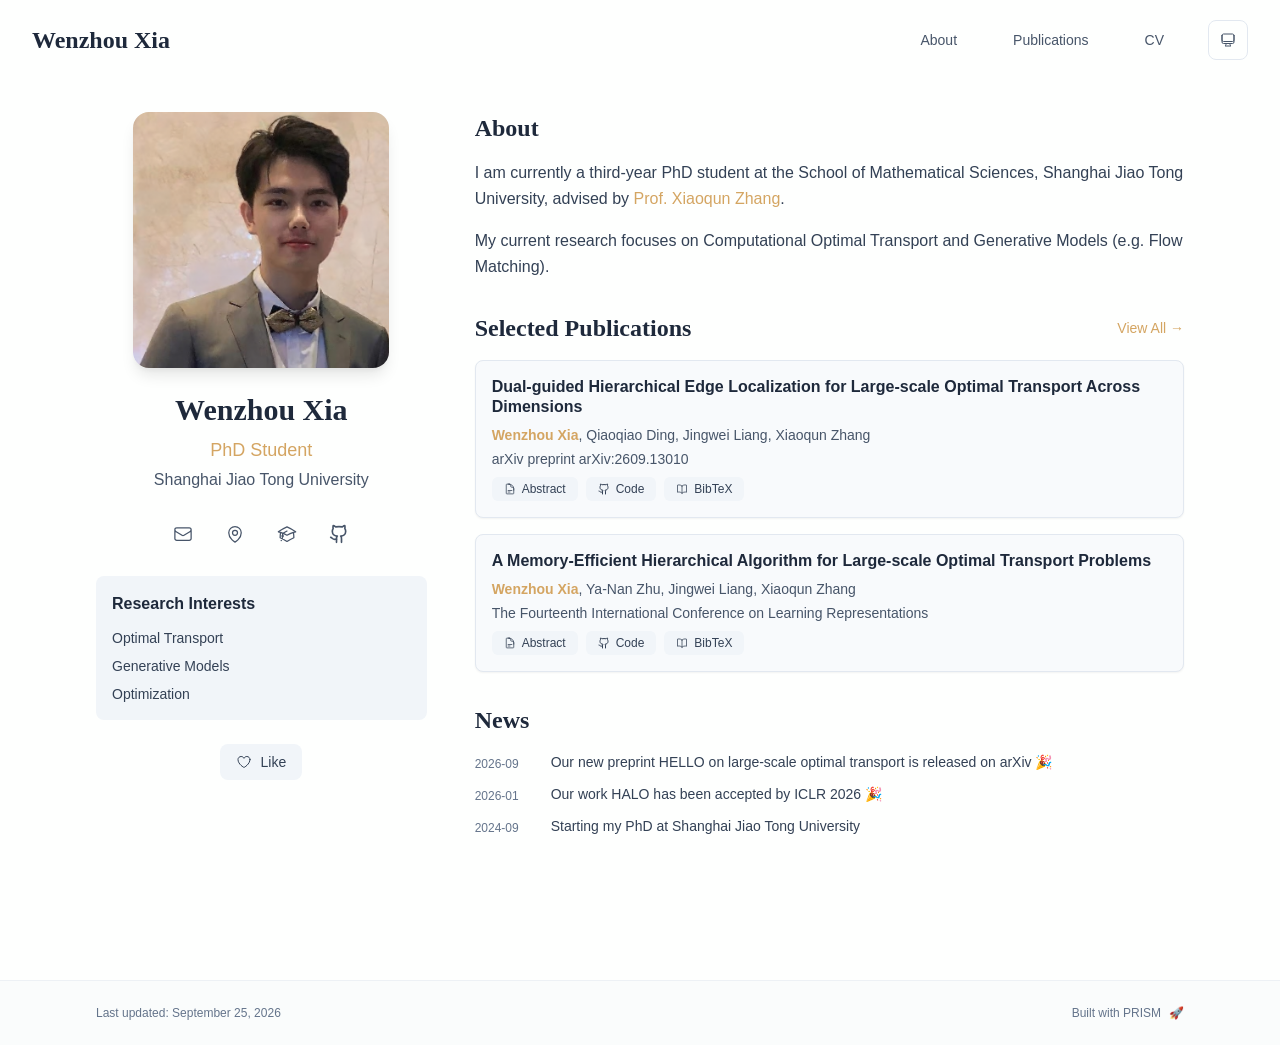
==== commit 4853937f: "deploy: enable whole-card paper jump with group-hover gold title and independent capsules" ====
--- a/index.html
+++ b/index.html
@@ -1,4 +1,4 @@
-<!DOCTYPE html><html lang="en" class="scroll-smooth"><head><meta charSet="utf-8"/><meta name="viewport" content="width=device-width, initial-scale=1"/><link rel="preload" as="image" href="/xwz_bio.jpg"/><link rel="stylesheet" href="/_next/static/css/92b53c90e215dddf.css" data-precedence="next"/><link rel="preload" as="script" fetchPriority="low" href="/_next/static/chunks/webpack-af78f5c2c11af041.js"/><script src="/_next/static/chunks/4bd1b696-70b6d399998de86a.js" async=""></script><script src="/_next/static/chunks/684-5aaa8290a129f299.js" async=""></script><script src="/_next/static/chunks/main-app-02dca83e96fde3eb.js" async=""></script><script src="/_next/static/chunks/17-9c04c9413a9f9f1f.js" async=""></script><script src="/_next/static/chunks/874-6cc630662f3664af.js" async=""></script><script src="/_next/static/chunks/862-15038af301665bb3.js" async=""></script><script src="/_next/static/chunks/app/layout-b1ac421c84cbbd50.js" async=""></script><script src="/_next/static/chunks/178-595a94b9af1e67b5.js" async=""></script><script src="/_next/static/chunks/748-b0753eeaf12cb586.js" async=""></script><script src="/_next/static/chunks/app/page-8a2f566914e241b3.js" async=""></script><link rel="icon" href="/favicon.svg" type="image/svg+xml"/><link rel="dns-prefetch" href="https://google-fonts.jialeliu.com"/><link rel="preconnect" href="https://google-fonts.jialeliu.com" crossorigin=""/><link rel="preload" as="style" href="https://google-fonts.jialeliu.com/css2?family=Inter:wght@300;400;500;600;700&amp;family=Crimson+Text:ital,wght@0,400;0,600;1,400&amp;display=swap"/><link rel="stylesheet" id="gfonts-css" href="https://google-fonts.jialeliu.com/css2?family=Inter:wght@300;400;500;600;700&amp;family=Crimson+Text:ital,wght@0,400;0,600;1,400&amp;display=swap" media="print"/><script>
+<!DOCTYPE html><html lang="en" class="scroll-smooth"><head><meta charSet="utf-8"/><meta name="viewport" content="width=device-width, initial-scale=1"/><link rel="preload" as="image" href="/xwz_bio.jpg"/><link rel="stylesheet" href="/_next/static/css/f3647e94697d3dfa.css" data-precedence="next"/><link rel="preload" as="script" fetchPriority="low" href="/_next/static/chunks/webpack-af78f5c2c11af041.js"/><script src="/_next/static/chunks/4bd1b696-70b6d399998de86a.js" async=""></script><script src="/_next/static/chunks/684-5aaa8290a129f299.js" async=""></script><script src="/_next/static/chunks/main-app-02dca83e96fde3eb.js" async=""></script><script src="/_next/static/chunks/17-9c04c9413a9f9f1f.js" async=""></script><script src="/_next/static/chunks/874-6cc630662f3664af.js" async=""></script><script src="/_next/static/chunks/862-15038af301665bb3.js" async=""></script><script src="/_next/static/chunks/app/layout-b1ac421c84cbbd50.js" async=""></script><script src="/_next/static/chunks/280-9e81be7230b008f0.js" async=""></script><script src="/_next/static/chunks/748-d9468886b5b2cb7b.js" async=""></script><script src="/_next/static/chunks/app/page-c5be9b8796c18a21.js" async=""></script><link rel="icon" href="/favicon.svg" type="image/svg+xml"/><link rel="dns-prefetch" href="https://google-fonts.jialeliu.com"/><link rel="preconnect" href="https://google-fonts.jialeliu.com" crossorigin=""/><link rel="preload" as="style" href="https://google-fonts.jialeliu.com/css2?family=Inter:wght@300;400;500;600;700&amp;family=Crimson+Text:ital,wght@0,400;0,600;1,400&amp;display=swap"/><link rel="stylesheet" id="gfonts-css" href="https://google-fonts.jialeliu.com/css2?family=Inter:wght@300;400;500;600;700&amp;family=Crimson+Text:ital,wght@0,400;0,600;1,400&amp;display=swap" media="print"/><script>
               (function(){
                 var l = document.getElementById('gfonts-css');
                 if (!l) return;
@@ -21,5 +21,5 @@
                 root.classList.add('light');
                 root.setAttribute('data-theme', 'light');
               }
-            </script><title>Wenzhou Xia</title><meta name="description" content="PhD student at Shanghai Jiao Tong University."/><meta name="author" content="Wenzhou Xia"/><meta name="keywords" content="Wenzhou Xia,PhD,Research,Shanghai Jiao Tong University"/><meta name="creator" content="Wenzhou Xia"/><meta name="publisher" content="Wenzhou Xia"/><meta property="og:title" content="Wenzhou Xia"/><meta property="og:description" content="PhD student at Shanghai Jiao Tong University."/><meta property="og:site_name" content="Wenzhou Xia&#x27;s Academic Website"/><meta property="og:locale" content="en_US"/><meta property="og:type" content="website"/><meta name="twitter:card" content="summary"/><meta name="twitter:title" content="Wenzhou Xia"/><meta name="twitter:description" content="PhD student at Shanghai Jiao Tong University."/><link rel="icon" href="/favicon.svg"/><script>document.querySelectorAll('body link[rel="icon"], body link[rel="apple-touch-icon"]').forEach(el => document.head.appendChild(el))</script><script src="/_next/static/chunks/polyfills-42372ed130431b0a.js" noModule=""></script></head><body class="font-sans antialiased"><div style="visibility:hidden"><nav class="fixed top-0 left-0 right-0 z-50" data-headlessui-state=""><div class="transition-all duration-300 ease-out bg-transparent" style="transform:translateY(-100px)"><div class="max-w-7xl mx-auto px-4 sm:px-6 lg:px-8"><div class="flex justify-between items-center h-16 lg:h-20"><div class="flex-shrink-0" tabindex="0"><a class="text-xl lg:text-2xl font-serif font-semibold text-primary hover:text-accent transition-colors duration-200" href="/">Wenzhou Xia</a></div><div class="hidden lg:block"><div class="ml-10 flex items-center space-x-8"><div class="flex items-baseline space-x-8"><a class="relative px-3 py-2 text-sm font-medium transition-all duration-200 rounded hover:bg-accent/10 hover:shadow-sm text-primary" href="/"><span class="relative z-10">About</span><div class="absolute inset-0 bg-accent/10 rounded-lg"></div></a><a class="relative px-3 py-2 text-sm font-medium transition-all duration-200 rounded hover:bg-accent/10 hover:shadow-sm text-neutral-600 hover:text-primary" href="/publications/"><span class="relative z-10">Publications</span></a><a class="relative px-3 py-2 text-sm font-medium transition-all duration-200 rounded hover:bg-accent/10 hover:shadow-sm text-neutral-600 hover:text-primary" href="/cv/"><span class="relative z-10">CV</span></a></div><div class="flex items-center justify-center w-10 h-10 rounded-lg border border-neutral-200 dark:border-[rgba(148,163,184,0.24)] bg-background dark:bg-neutral-800"><div class="w-4 h-4 rounded-full bg-neutral-300 animate-pulse"></div></div></div></div><div class="lg:hidden flex items-center space-x-2"><div class="flex items-center justify-center w-10 h-10 rounded-lg border border-neutral-200 dark:border-[rgba(148,163,184,0.24)] bg-background dark:bg-neutral-800"><div class="w-4 h-4 rounded-full bg-neutral-300 animate-pulse"></div></div><button class="inline-flex items-center justify-center p-2 rounded-md text-neutral-600 hover:text-primary hover:bg-neutral-100 dark:hover:bg-neutral-800 focus:outline-none focus:ring-2 focus:ring-inset focus:ring-accent transition-colors duration-200" id="headlessui-disclosure-button-«R5pdb»" type="button" aria-expanded="false" data-headlessui-state=""><span class="sr-only">Open main menu</span><div><svg xmlns="http://www.w3.org/2000/svg" fill="none" viewBox="0 0 24 24" stroke-width="1.5" stroke="currentColor" aria-hidden="true" data-slot="icon" class="block h-6 w-6"><path stroke-linecap="round" stroke-linejoin="round" d="M3.75 6.75h16.5M3.75 12h16.5m-16.5 5.25h16.5"></path></svg></div></button></div></div></div></div></nav><main class="min-h-screen pt-16 lg:pt-20"><div class="max-w-6xl mx-auto px-4 sm:px-6 lg:px-8 py-8 bg-background min-h-screen"><div class="grid grid-cols-1 lg:grid-cols-3 gap-12"><div class="lg:col-span-1"><div class="sticky top-8" style="opacity:0;transform:translateY(20px)"><div class="w-64 h-64 mx-auto mb-6 rounded-2xl overflow-hidden shadow-lg hover:shadow-xl transition-all duration-200 hover:scale-105"><img alt="Wenzhou Xia" width="256" height="256" decoding="async" data-nimg="1" class="w-full h-full object-cover object-[32%_center]" style="color:transparent" src="/xwz_bio.jpg"/></div><div class="text-center mb-6"><h1 class="text-3xl font-serif font-bold text-primary mb-2">Wenzhou Xia</h1><p class="text-lg text-accent font-medium mb-1">PhD Student</p><p class="text-neutral-600 mb-2">Shanghai Jiao Tong University</p></div><div class="flex flex-wrap justify-center gap-3 sm:gap-4 mb-6 relative px-2"><div class="relative"><button class="p-2 sm:p-2 transition-colors duration-200 text-neutral-600 dark:text-neutral-400 hover:text-accent" aria-label="Email"><svg xmlns="http://www.w3.org/2000/svg" fill="none" viewBox="0 0 24 24" stroke-width="1.5" stroke="currentColor" aria-hidden="true" data-slot="icon" class="h-5 w-5"><path stroke-linecap="round" stroke-linejoin="round" d="M21.75 6.75v10.5a2.25 2.25 0 0 1-2.25 2.25h-15a2.25 2.25 0 0 1-2.25-2.25V6.75m19.5 0A2.25 2.25 0 0 0 19.5 4.5h-15a2.25 2.25 0 0 0-2.25 2.25m19.5 0v.243a2.25 2.25 0 0 1-1.07 1.916l-7.5 4.615a2.25 2.25 0 0 1-2.36 0L3.32 8.91a2.25 2.25 0 0 1-1.07-1.916V6.75"></path></svg></button></div><div class="relative"><button class="p-2 sm:p-2 transition-colors duration-200 text-neutral-600 dark:text-neutral-400 hover:text-accent" aria-label="Location"><svg xmlns="http://www.w3.org/2000/svg" fill="none" viewBox="0 0 24 24" stroke-width="1.5" stroke="currentColor" aria-hidden="true" data-slot="icon" class="h-5 w-5"><path stroke-linecap="round" stroke-linejoin="round" d="M15 10.5a3 3 0 1 1-6 0 3 3 0 0 1 6 0Z"></path><path stroke-linecap="round" stroke-linejoin="round" d="M19.5 10.5c0 7.142-7.5 11.25-7.5 11.25S4.5 17.642 4.5 10.5a7.5 7.5 0 1 1 15 0Z"></path></svg></button></div><a href="https://scholar.google.com/citations?user=JQrk7I0AAAAJ&amp;hl=zh-CN" target="_blank" rel="noopener noreferrer" class="p-2 sm:p-2 text-neutral-600 dark:text-neutral-400 hover:text-accent transition-colors duration-200" aria-label="Google Scholar"><svg xmlns="http://www.w3.org/2000/svg" fill="none" viewBox="0 0 24 24" stroke-width="1.5" stroke="currentColor" aria-hidden="true" data-slot="icon" class="h-5 w-5"><path stroke-linecap="round" stroke-linejoin="round" d="M4.26 10.147a60.438 60.438 0 0 0-.491 6.347A48.62 48.62 0 0 1 12 20.904a48.62 48.62 0 0 1 8.232-4.41 60.46 60.46 0 0 0-.491-6.347m-15.482 0a50.636 50.636 0 0 0-2.658-.813A59.906 59.906 0 0 1 12 3.493a59.903 59.903 0 0 1 10.399 5.84c-.896.248-1.783.52-2.658.814m-15.482 0A50.717 50.717 0 0 1 12 13.489a50.702 50.702 0 0 1 7.74-3.342M6.75 15a.75.75 0 1 0 0-1.5.75.75 0 0 0 0 1.5Zm0 0v-3.675A55.378 55.378 0 0 1 12 8.443m-7.007 11.55A5.981 5.981 0 0 0 6.75 15.75v-1.5"></path></svg></a><a href="https://github.com/WenzhouXia" target="_blank" rel="noopener noreferrer" class="p-2 sm:p-2 text-neutral-600 dark:text-neutral-400 hover:text-accent transition-colors duration-200" aria-label="GitHub"><svg xmlns="http://www.w3.org/2000/svg" width="24" height="24" viewBox="0 0 24 24" fill="none" stroke="currentColor" stroke-width="2" stroke-linecap="round" stroke-linejoin="round" class="lucide lucide-github h-5 w-5" aria-hidden="true"><path d="M15 22v-4a4.8 4.8 0 0 0-1-3.5c3 0 6-2 6-5.5.08-1.25-.27-2.48-1-3.5.28-1.15.28-2.35 0-3.5 0 0-1 0-3 1.5-2.64-.5-5.36-.5-8 0C6 2 5 2 5 2c-.3 1.15-.3 2.35 0 3.5A5.403 5.403 0 0 0 4 9c0 3.5 3 5.5 6 5.5-.39.49-.68 1.05-.85 1.65-.17.6-.22 1.23-.15 1.85v4"></path><path d="M9 18c-4.51 2-5-2-7-2"></path></svg></a></div><div class="bg-neutral-100 dark:bg-neutral-800 rounded-lg p-4 mb-6 hover:shadow-lg transition-all duration-200 hover:scale-[1.02]"><h3 class="font-semibold text-primary mb-3">Research Interests</h3><div class="space-y-2 text-sm text-neutral-700 dark:text-neutral-500"><div>Optimal Transport</div><div>Generative Models</div><div>Optimization</div></div></div><div class="flex justify-center"><div class="relative"><button class="flex items-center space-x-2 px-4 py-2 rounded-lg font-medium text-sm transition-all duration-200 bg-neutral-100 dark:bg-neutral-800 text-neutral-700 dark:text-neutral-500 hover:bg-red-50 dark:hover:bg-red-900/20 hover:text-red-600 dark:hover:text-red-400 cursor-pointer" tabindex="0"><svg xmlns="http://www.w3.org/2000/svg" fill="none" viewBox="0 0 24 24" stroke-width="1.5" stroke="currentColor" aria-hidden="true" data-slot="icon" class="h-4 w-4"><path stroke-linecap="round" stroke-linejoin="round" d="M21 8.25c0-2.485-2.099-4.5-4.688-4.5-1.935 0-3.597 1.126-4.312 2.733-.715-1.607-2.377-2.733-4.313-2.733C5.1 3.75 3 5.765 3 8.25c0 7.22 9 12 9 12s9-4.78 9-12Z"></path></svg><span>Like</span></button></div></div></div></div><div class="lg:col-span-2 space-y-8"><section id="about" class="scroll-mt-24 space-y-8"><section style="opacity:0;transform:translateY(20px)"><h2 class="text-2xl font-serif font-bold text-primary mb-4">About</h2><div class="text-neutral-700 dark:text-neutral-600 leading-relaxed"><p class="mb-4 last:mb-0">I am currently a second-year PhD student at the School of Mathematical Sciences, Shanghai Jiao Tong University, advised by <a href="https://math.sjtu.edu.cn/faculty/xqzhang/" node="[object Object]" target="_blank" rel="noopener noreferrer" class="text-accent font-medium transition-all duration-200 rounded hover:bg-accent/10 hover:shadow-sm">Prof. Xiaoqun Zhang</a>.</p>
-<p class="mb-4 last:mb-0">My current research focuses on Computational Optimal Transport and Generative Models (e.g. Flow Matching).</p></div></section><section style="opacity:0;transform:translateY(20px)"><div class="flex items-center justify-between mb-4"><h2 class="text-2xl font-serif font-bold text-primary">Selected Publications</h2><a class="text-accent hover:text-accent-dark text-sm font-medium transition-all duration-200 rounded hover:bg-accent/10 hover:shadow-sm" href="/publications/">View All →</a></div><div class="space-y-4"><div class="bg-neutral-50 dark:bg-neutral-800 p-4 rounded-lg shadow-sm border border-neutral-200 dark:border-[rgba(148,163,184,0.24)] hover:shadow-lg transition-all duration-200 hover:scale-[1.02]" style="opacity:0;transform:translateY(20px)"><h3 class="font-semibold text-primary mb-2 leading-tight">A Memory-Efficient Hierarchical Algorithm for Large-scale Optimal Transport Problems</h3><p class="text-sm text-neutral-600 dark:text-neutral-500 mb-1"><span><span class="font-semibold text-accent ">Wenzhou Xia</span>, </span><span><span class=" ">Ya-Nan Zhu</span>, </span><span><span class=" ">Jingwei Liang</span>, </span><span><span class=" ">Xiaoqun Zhang</span></span></p><p class="text-sm text-neutral-600 dark:text-neutral-500 mb-2">The Fourteenth International Conference on Learning Representations</p></div></div></section><section style="opacity:0;transform:translateY(20px)"><h2 class="text-2xl font-serif font-bold text-primary mb-4">News</h2><div class="space-y-3"><div class="flex items-start space-x-3"><span class="text-xs text-neutral-500 mt-1 w-16 flex-shrink-0">2026-01</span><p class="text-sm text-neutral-700">Our work HALO has been accepted by ICLR 2026 🎉</p></div><div class="flex items-start space-x-3"><span class="text-xs text-neutral-500 mt-1 w-16 flex-shrink-0">2024-09</span><p class="text-sm text-neutral-700">Starting my PhD at Shanghai Jiao Tong University</p></div></div></section></section></div></div></div><!--$--><!--/$--><!--$--><!--/$--></main><footer class="border-t border-neutral-200/50 bg-neutral-50/50 dark:bg-neutral-900/50 dark:border-neutral-700/50"><div class="max-w-6xl mx-auto px-4 sm:px-6 lg:px-8 py-6"><div class="flex flex-col sm:flex-row justify-between items-center gap-2"><p class="text-xs text-neutral-500">Last updated: <!-- -->November 18, 2025</p><p class="text-xs text-neutral-500 flex items-center"><a href="https://github.com/xyjoey/PRISM" target="_blank" rel="noopener noreferrer">Built with PRISM</a><span class="ml-2">🚀</span></p></div></div></footer></div><script src="/_next/static/chunks/webpack-af78f5c2c11af041.js" async=""></script><script>(self.__next_f=self.__next_f||[]).push([0])</script><script>self.__next_f.push([1,"1:\"$Sreact.fragment\"\n2:I[3719,[\"17\",\"static/chunks/17-9c04c9413a9f9f1f.js\",\"874\",\"static/chunks/874-6cc630662f3664af.js\",\"862\",\"static/chunks/862-15038af301665bb3.js\",\"177\",\"static/chunks/app/layout-b1ac421c84cbbd50.js\"],\"ThemeProvider\"]\n3:I[768,[\"17\",\"static/chunks/17-9c04c9413a9f9f1f.js\",\"874\",\"static/chunks/874-6cc630662f3664af.js\",\"862\",\"static/chunks/862-15038af301665bb3.js\",\"177\",\"static/chunks/app/layout-b1ac421c84cbbd50.js\"],\"default\"]\n4:I[7555,[],\"\"]\n5:I[1295,[],\"\"]\n6:I[2548,[\"17\",\"static/chunks/17-9c04c9413a9f9f1f.js\",\"874\",\"static/chunks/874-6cc630662f3664af.js\",\"862\",\"static/chunks/862-15038af301665bb3.js\",\"177\",\"static/chunks/app/layout-b1ac421c84cbbd50.js\"],\"default\"]\n7:I[7437,[\"17\",\"static/chunks/17-9c04c9413a9f9f1f.js\",\"178\",\"static/chunks/178-595a94b9af1e67b5.js\",\"874\",\"static/chunks/874-6cc630662f3664af.js\",\"748\",\"static/chunks/748-b0753eeaf12cb586.js\",\"974\",\"static/chunks/app/page-8a2f566914e241b3.js\"],\"default\"]\n8:I[9507,[\"17\",\"static/chunks/17-9c04c9413a9f9f1f.js\",\"178\",\"static/chunks/178-595a94b9af1e67b5.js\",\"874\",\"static/chunks/874-6cc630662f3664af.js\",\"748\",\"static/chunks/748-b0753eeaf12cb586.js\",\"974\",\"static/chunks/app/page-8a2f566914e241b3.js\"],\"default\"]\n9:I[5218,[\"17\",\"static/chunks/17-9c04c9413a9f9f1f.js\",\"178\",\"static/chunks/178-595a94b9af1e67b5.js\",\"874\",\"static/chunks/874-6cc630662f3664af.js\",\"748\",\"static/chunks/748-b0753eeaf12cb586.js\",\"974\",\"static/chunks/app/page-8a2f566914e241b3.js\"],\"default\"]\na:I[1990,[\"17\",\"static/chunks/17-9c04c9413a9f9f1f.js\",\"178\",\"static/chunks/178-595a94b9af1e67b5.js\",\"874\",\"static/chunks/874-6cc630662f3664af.js\",\"748\",\"static/chunks/748-b0753eeaf12cb586.js\",\"974\",\"static/chunks/app/page-8a2f566914e241b3.js\"],\"default\"]\nb:I[9665,[],\"MetadataBoundary\"]\nd:I[9665,[],\"OutletBoundary\"]\n10:I[4911,[],\"AsyncMetadataOutlet\"]\n12:I[9665,[],\"ViewportBoundary\"]\n14:I[6614,[],\"\"]\n:HL[\"/_next/static/css/92b53c90e215dddf.css\",\"style\"]\n"])</script><script>self.__next_f.push([1,"0:{\"P\":null,\"b\":\"spRPR6EbBzcvJyTrlOWtS\",\"p\":\"\",\"c\":[\"\",\"\"],\"i\":false,\"f\":[[[\"\",{\"children\":[\"__PAGE__\",{}]},\"$undefined\",\"$undefined\",true],[\"\",[\"$\",\"$1\",\"c\",{\"children\":[[[\"$\",\"link\",\"0\",{\"rel\":\"stylesheet\",\"href\":\"/_next/static/css/92b53c90e215dddf.css\",\"precedence\":\"next\",\"crossOrigin\":\"$undefined\",\"nonce\":\"$undefined\"}]],[\"$\",\"html\",null,{\"lang\":\"en\",\"className\":\"scroll-smooth\",\"suppressHydrationWarning\":true,\"children\":[[\"$\",\"head\",null,{\"children\":[[\"$\",\"link\",null,{\"rel\":\"icon\",\"href\":\"/favicon.svg\",\"type\":\"image/svg+xml\"}],[\"$\",\"link\",null,{\"rel\":\"dns-prefetch\",\"href\":\"https://google-fonts.jialeliu.com\"}],[\"$\",\"link\",null,{\"rel\":\"preconnect\",\"href\":\"https://google-fonts.jialeliu.com\",\"crossOrigin\":\"\"}],[\"$\",\"link\",null,{\"rel\":\"preload\",\"as\":\"style\",\"href\":\"https://google-fonts.jialeliu.com/css2?family=Inter:wght@300;400;500;600;700\u0026family=Crimson+Text:ital,wght@0,400;0,600;1,400\u0026display=swap\"}],[\"$\",\"link\",null,{\"rel\":\"stylesheet\",\"id\":\"gfonts-css\",\"href\":\"https://google-fonts.jialeliu.com/css2?family=Inter:wght@300;400;500;600;700\u0026family=Crimson+Text:ital,wght@0,400;0,600;1,400\u0026display=swap\",\"media\":\"print\"}],[\"$\",\"script\",null,{\"dangerouslySetInnerHTML\":{\"__html\":\"\\n              (function(){\\n                var l = document.getElementById('gfonts-css');\\n                if (!l) return;\\n                if (l.media !== 'all') {\\n                  l.addEventListener('load', function(){ try { l.media = 'all'; } catch(e){} });\\n                }\\n              })();\\n            \"}}],[\"$\",\"noscript\",null,{\"children\":[\"$\",\"link\",null,{\"rel\":\"stylesheet\",\"href\":\"https://google-fonts.jialeliu.com/css2?family=Inter:wght@300;400;500;600;700\u0026family=Crimson+Text:ital,wght@0,400;0,600;1,400\u0026display=swap\"}]}],[\"$\",\"script\",null,{\"dangerouslySetInnerHTML\":{\"__html\":\"\\n              try {\\n                const theme = localStorage.getItem('theme-storage');\\n                const parsed = theme ? JSON.parse(theme) : null;\\n                const setting = parsed?.state?.theme || 'system';\\n                const prefersDark = typeof window !== 'undefined' \u0026\u0026 window.matchMedia \u0026\u0026 window.matchMedia('(prefers-color-scheme: dark)').matches;\\n                const effective = setting === 'dark' ? 'dark' : (setting === 'light' ? 'light' : (prefersDark ? 'dark' : 'light'));\\n                var root = document.documentElement;\\n                root.classList.add(effective);\\n                root.setAttribute('data-theme', effective);\\n              } catch (e) {\\n                var root = document.documentElement;\\n                root.classList.add('light');\\n                root.setAttribute('data-theme', 'light');\\n              }\\n            \"}}]]}],[\"$\",\"body\",null,{\"className\":\"font-sans antialiased\",\"children\":[\"$\",\"$L2\",null,{\"children\":[[\"$\",\"$L3\",null,{\"items\":[{\"title\":\"About\",\"type\":\"page\",\"target\":\"about\",\"href\":\"/\"},{\"title\":\"Publications\",\"type\":\"page\",\"target\":\"publications\",\"href\":\"/publications\"},{\"title\":\"CV\",\"type\":\"page\",\"target\":\"cv\",\"href\":\"/cv\"}],\"siteTitle\":\"Wenzhou Xia\",\"enableOnePageMode\":false}],[\"$\",\"main\",null,{\"className\":\"min-h-screen pt-16 lg:pt-20\",\"children\":[\"$\",\"$L4\",null,{\"parallelRouterKey\":\"children\",\"error\":\"$undefined\",\"errorStyles\":\"$undefined\",\"errorScripts\":\"$undefined\",\"template\":[\"$\",\"$L5\",null,{}],\"templateStyles\":\"$undefined\",\"templateScripts\":\"$undefined\",\"notFound\":[[[\"$\",\"title\",null,{\"children\":\"404: This page could not be found.\"}],[\"$\",\"div\",null,{\"style\":{\"fontFamily\":\"system-ui,\\\"Segoe UI\\\",Roboto,Helvetica,Arial,sans-serif,\\\"Apple Color Emoji\\\",\\\"Segoe UI Emoji\\\"\",\"height\":\"100vh\",\"textAlign\":\"center\",\"display\":\"flex\",\"flexDirection\":\"column\",\"alignItems\":\"center\",\"justifyContent\":\"center\"},\"children\":[\"$\",\"div\",null,{\"children\":[[\"$\",\"style\",null,{\"dangerouslySetInnerHTML\":{\"__html\":\"body{color:#000;background:#fff;margin:0}.next-error-h1{border-right:1px solid rgba(0,0,0,.3)}@media (prefers-color-scheme:dark){body{color:#fff;background:#000}.next-error-h1{border-right:1px solid rgba(255,255,255,.3)}}\"}}],[\"$\",\"h1\",null,{\"className\":\"next-error-h1\",\"style\":{\"display\":\"inline-block\",\"margin\":\"0 20px 0 0\",\"padding\":\"0 23px 0 0\",\"fontSize\":24,\"fontWeight\":500,\"verticalAlign\":\"top\",\"lineHeight\":\"49px\"},\"children\":404}],[\"$\",\"div\",null,{\"style\":{\"display\":\"inline-block\"},\"children\":[\"$\",\"h2\",null,{\"style\":{\"fontSize\":14,\"fontWeight\":400,\"lineHeight\":\"49px\",\"margin\":0},\"children\":\"This page could not be found.\"}]}]]}]}]],[]],\"forbidden\":\"$undefined\",\"unauthorized\":\"$undefined\"}]}],[\"$\",\"$L6\",null,{\"lastUpdated\":\"November 18, 2025\"}]]}]}]]}]]}],{\"children\":[\"__PAGE__\",[\"$\",\"$1\",\"c\",{\"children\":[[\"$\",\"div\",null,{\"className\":\"max-w-6xl mx-auto px-4 sm:px-6 lg:px-8 py-8 bg-background min-h-screen\",\"children\":[\"$\",\"div\",null,{\"className\":\"grid grid-cols-1 lg:grid-cols-3 gap-12\",\"children\":[[\"$\",\"div\",null,{\"className\":\"lg:col-span-1\",\"children\":[\"$\",\"$L7\",null,{\"author\":{\"name\":\"Wenzhou Xia\",\"title\":\"PhD Student\",\"institution\":\"Shanghai Jiao Tong University\",\"avatar\":\"/xwz_bio.jpg\"},\"social\":{\"email\":\"xwz.hhh at sjtu dot edu dot cn\",\"location\":\"Shanghai, China\",\"location_url\":\"https://www.google.com/maps/place/%E4%B8%8A%E6%B5%B7%E4%BA%A4%E9%80%9A%E5%A4%A7%E5%AD%A6%E9%97%B5%E8%A1%8C%E6%A0%A1%E5%8C%BA/@31.032141,121.4445101,17z/data=!3m1!4b1!4m6!3m5!1s0x35b287dfc0044083:0x857c43c6ad6d04f9!8m2!3d31.032141!4d121.447085!16s%2Fg%2F1tcwtrjs?entry=ttu\u0026g_ep=EgoyMDI1MTIwMi4wIKXMDSoASAFQAw%3D%3D\",\"location_details\":[\"230 Room, 2nd Floor, Building 6 of Science Complex,\",\"School of Mathematical Sciences, Shanghai Jiao Tong University, Shanghai, China\"],\"google_scholar\":\"https://scholar.google.com/citations?user=JQrk7I0AAAAJ\u0026hl=zh-CN\",\"github\":\"https://github.com/WenzhouXia\"},\"features\":{\"enable_likes\":true,\"enable_one_page_mode\":false},\"researchInterests\":[\"Optimal Transport\",\"Generative Models\",\"Optimization\"]}]}],[\"$\",\"div\",null,{\"className\":\"lg:col-span-2 space-y-8\",\"children\":[[\"$\",\"section\",\"about\",{\"id\":\"about\",\"className\":\"scroll-mt-24 space-y-8\",\"children\":[[[\"$\",\"$L8\",\"about\",{\"content\":\"I am currently a second-year PhD student at the School of Mathematical Sciences, Shanghai Jiao Tong University, advised by [Prof. Xiaoqun Zhang](https://math.sjtu.edu.cn/faculty/xqzhang/).\\r\\n\\r\\nMy current research focuses on Computational Optimal Transport and Generative Models (e.g. Flow Matching).\",\"title\":\"About\"}],[\"$\",\"$L9\",\"featured_publications\",{\"publications\":[{\"id\":\"xia2026a\",\"title\":\"A Memory-Efficient Hierarchical Algorithm for Large-scale Optimal Transport Problems\",\"authors\":[{\"name\":\"Wenzhou Xia\",\"isHighlighted\":true,\"isCorresponding\":false,\"isCoAuthor\":false},{\"name\":\"Ya-Nan Zhu\",\"isHighlighted\":false,\"isCorresponding\":false,\"isCoAuthor\":false},{\"name\":\"Jingwei Liang\",\"isHighlighted\":false,\"isCorresponding\":false,\"isCoAuthor\":false},{\"name\":\"Xiaoqun Zhang\",\"isHighlighted\":false,\"isCorresponding\":false,\"isCoAuthor\":false}],\"year\":2026,\"type\":\"conference\",\"status\":\"published\",\"tags\":[],\"keywords\":\"$0:f:0:1:2:children:1:props:children:0:props:children:props:children:1:props:children:0:props:children:0:1:props:publications:0:tags\",\"researchArea\":\"machine-learning\",\"journal\":\"\",\"conference\":\"The Fourteenth International Conference on Learning Representations\",\"url\":\"https://openreview.net/forum?id=CkOBcyntGd\",\"abstract\":\"\",\"description\":\"\",\"selected\":true,\"bibtex\":\"@inproceedings{xia2026a,\\n  title = {A Memory-Efficient Hierarchical Algorithm for Large-scale Optimal Transport Problems},\\n  author = {Wenzhou Xia and Ya-Nan Zhu and Jingwei Liang and Xiaoqun Zhang},\\n  booktitle = {The Fourteenth International Conference on Learning Representations},\\n  year = {2026},\\n  url = {https://openreview.net/forum?id=CkOBcyntGd}\\n}\"}],\"title\":\"Selected Publications\",\"enableOnePageMode\":false}],[\"$\",\"$La\",\"news\",{\"items\":[{\"date\":\"2026-01\",\"content\":\"Our work HALO has been accepted by ICLR 2026 🎉\"},{\"date\":\"2024-09\",\"content\":\"Starting my PhD at Shanghai Jiao Tong University\"}],\"title\":\"News\"}]],false,false,false]}]]}]]}]}],[\"$\",\"$Lb\",null,{\"children\":\"$Lc\"}],null,[\"$\",\"$Ld\",null,{\"children\":[\"$Le\",\"$Lf\",[\"$\",\"$L10\",null,{\"promise\":\"$@11\"}]]}]]}],{},null,false]},null,false],[\"$\",\"$1\",\"h\",{\"children\":[null,[\"$\",\"$1\",\"hAuyC0wrFOQnZNusJsKKa\",{\"children\":[[\"$\",\"$L12\",null,{\"children\":\"$L13\"}],null]}],null]}],false]],\"m\":\"$undefined\",\"G\":[\"$14\",\"$undefined\"],\"s\":false,\"S\":true}\n"])</script><script>self.__next_f.push([1,"15:\"$Sreact.suspense\"\n16:I[4911,[],\"AsyncMetadata\"]\nc:[\"$\",\"$15\",null,{\"fallback\":null,\"children\":[\"$\",\"$L16\",null,{\"promise\":\"$@17\"}]}]\n"])</script><script>self.__next_f.push([1,"f:null\n"])</script><script>self.__next_f.push([1,"13:[[\"$\",\"meta\",\"0\",{\"charSet\":\"utf-8\"}],[\"$\",\"meta\",\"1\",{\"name\":\"viewport\",\"content\":\"width=device-width, initial-scale=1\"}]]\ne:null\n"])</script><script>self.__next_f.push([1,"17:{\"metadata\":[[\"$\",\"title\",\"0\",{\"children\":\"Wenzhou Xia\"}],[\"$\",\"meta\",\"1\",{\"name\":\"description\",\"content\":\"PhD student at Shanghai Jiao Tong University.\"}],[\"$\",\"meta\",\"2\",{\"name\":\"author\",\"content\":\"Wenzhou Xia\"}],[\"$\",\"meta\",\"3\",{\"name\":\"keywords\",\"content\":\"Wenzhou Xia,PhD,Research,Shanghai Jiao Tong University\"}],[\"$\",\"meta\",\"4\",{\"name\":\"creator\",\"content\":\"Wenzhou Xia\"}],[\"$\",\"meta\",\"5\",{\"name\":\"publisher\",\"content\":\"Wenzhou Xia\"}],[\"$\",\"meta\",\"6\",{\"property\":\"og:title\",\"content\":\"Wenzhou Xia\"}],[\"$\",\"meta\",\"7\",{\"property\":\"og:description\",\"content\":\"PhD student at Shanghai Jiao Tong University.\"}],[\"$\",\"meta\",\"8\",{\"property\":\"og:site_name\",\"content\":\"Wenzhou Xia's Academic Website\"}],[\"$\",\"meta\",\"9\",{\"property\":\"og:locale\",\"content\":\"en_US\"}],[\"$\",\"meta\",\"10\",{\"property\":\"og:type\",\"content\":\"website\"}],[\"$\",\"meta\",\"11\",{\"name\":\"twitter:card\",\"content\":\"summary\"}],[\"$\",\"meta\",\"12\",{\"name\":\"twitter:title\",\"content\":\"Wenzhou Xia\"}],[\"$\",\"meta\",\"13\",{\"name\":\"twitter:description\",\"content\":\"PhD student at Shanghai Jiao Tong University.\"}],[\"$\",\"link\",\"14\",{\"rel\":\"icon\",\"href\":\"/favicon.svg\"}]],\"error\":null,\"digest\":\"$undefined\"}\n11:{\"metadata\":\"$17:metadata\",\"error\":null,\"digest\":\"$undefined\"}\n"])</script></body></html>+            </script><title>Wenzhou Xia</title><meta name="description" content="PhD student at Shanghai Jiao Tong University."/><meta name="author" content="Wenzhou Xia"/><meta name="keywords" content="Wenzhou Xia,PhD,Research,Shanghai Jiao Tong University"/><meta name="creator" content="Wenzhou Xia"/><meta name="publisher" content="Wenzhou Xia"/><meta property="og:title" content="Wenzhou Xia"/><meta property="og:description" content="PhD student at Shanghai Jiao Tong University."/><meta property="og:site_name" content="Wenzhou Xia&#x27;s Academic Website"/><meta property="og:locale" content="en_US"/><meta property="og:type" content="website"/><meta name="twitter:card" content="summary"/><meta name="twitter:title" content="Wenzhou Xia"/><meta name="twitter:description" content="PhD student at Shanghai Jiao Tong University."/><link rel="icon" href="/favicon.svg"/><script>document.querySelectorAll('body link[rel="icon"], body link[rel="apple-touch-icon"]').forEach(el => document.head.appendChild(el))</script><script src="/_next/static/chunks/polyfills-42372ed130431b0a.js" noModule=""></script></head><body class="font-sans antialiased"><div style="visibility:hidden"><nav class="fixed top-0 left-0 right-0 z-50" data-headlessui-state=""><div class="transition-all duration-300 ease-out bg-transparent" style="transform:translateY(-100px)"><div class="max-w-7xl mx-auto px-4 sm:px-6 lg:px-8"><div class="flex justify-between items-center h-16 lg:h-20"><div class="flex-shrink-0" tabindex="0"><a class="text-xl lg:text-2xl font-serif font-semibold text-primary hover:text-accent transition-colors duration-200" href="/">Wenzhou Xia</a></div><div class="hidden lg:block"><div class="ml-10 flex items-center space-x-8"><div class="flex items-baseline space-x-8"><a class="relative px-3 py-2 text-sm font-medium transition-all duration-200 rounded hover:bg-accent/10 hover:shadow-sm text-primary" href="/"><span class="relative z-10">About</span><div class="absolute inset-0 bg-accent/10 rounded-lg"></div></a><a class="relative px-3 py-2 text-sm font-medium transition-all duration-200 rounded hover:bg-accent/10 hover:shadow-sm text-neutral-600 hover:text-primary" href="/publications/"><span class="relative z-10">Publications</span></a><a class="relative px-3 py-2 text-sm font-medium transition-all duration-200 rounded hover:bg-accent/10 hover:shadow-sm text-neutral-600 hover:text-primary" href="/cv/"><span class="relative z-10">CV</span></a></div><div class="flex items-center justify-center w-10 h-10 rounded-lg border border-neutral-200 dark:border-[rgba(148,163,184,0.24)] bg-background dark:bg-neutral-800"><div class="w-4 h-4 rounded-full bg-neutral-300 animate-pulse"></div></div></div></div><div class="lg:hidden flex items-center space-x-2"><div class="flex items-center justify-center w-10 h-10 rounded-lg border border-neutral-200 dark:border-[rgba(148,163,184,0.24)] bg-background dark:bg-neutral-800"><div class="w-4 h-4 rounded-full bg-neutral-300 animate-pulse"></div></div><button class="inline-flex items-center justify-center p-2 rounded-md text-neutral-600 hover:text-primary hover:bg-neutral-100 dark:hover:bg-neutral-800 focus:outline-none focus:ring-2 focus:ring-inset focus:ring-accent transition-colors duration-200" id="headlessui-disclosure-button-«R5pdb»" type="button" aria-expanded="false" data-headlessui-state=""><span class="sr-only">Open main menu</span><div><svg xmlns="http://www.w3.org/2000/svg" fill="none" viewBox="0 0 24 24" stroke-width="1.5" stroke="currentColor" aria-hidden="true" data-slot="icon" class="block h-6 w-6"><path stroke-linecap="round" stroke-linejoin="round" d="M3.75 6.75h16.5M3.75 12h16.5m-16.5 5.25h16.5"></path></svg></div></button></div></div></div></div></nav><main class="min-h-screen pt-16 lg:pt-20"><div class="max-w-6xl mx-auto px-4 sm:px-6 lg:px-8 py-8 bg-background min-h-screen"><div class="grid grid-cols-1 lg:grid-cols-3 gap-12"><div class="lg:col-span-1"><div class="sticky top-8" style="opacity:0;transform:translateY(20px)"><div class="w-64 h-64 mx-auto mb-6 rounded-2xl overflow-hidden shadow-lg hover:shadow-xl transition-all duration-200 hover:scale-105"><img alt="Wenzhou Xia" width="256" height="256" decoding="async" data-nimg="1" class="w-full h-full object-cover object-[32%_center]" style="color:transparent" src="/xwz_bio.jpg"/></div><div class="text-center mb-6"><h1 class="text-3xl font-serif font-bold text-primary mb-2">Wenzhou Xia</h1><p class="text-lg text-accent font-medium mb-1">PhD Student</p><p class="text-neutral-600 mb-2">Shanghai Jiao Tong University</p></div><div class="flex flex-wrap justify-center gap-3 sm:gap-4 mb-6 relative px-2"><div class="relative"><button class="p-2 sm:p-2 transition-colors duration-200 text-neutral-600 dark:text-neutral-400 hover:text-accent" aria-label="Email"><svg xmlns="http://www.w3.org/2000/svg" fill="none" viewBox="0 0 24 24" stroke-width="1.5" stroke="currentColor" aria-hidden="true" data-slot="icon" class="h-5 w-5"><path stroke-linecap="round" stroke-linejoin="round" d="M21.75 6.75v10.5a2.25 2.25 0 0 1-2.25 2.25h-15a2.25 2.25 0 0 1-2.25-2.25V6.75m19.5 0A2.25 2.25 0 0 0 19.5 4.5h-15a2.25 2.25 0 0 0-2.25 2.25m19.5 0v.243a2.25 2.25 0 0 1-1.07 1.916l-7.5 4.615a2.25 2.25 0 0 1-2.36 0L3.32 8.91a2.25 2.25 0 0 1-1.07-1.916V6.75"></path></svg></button></div><div class="relative"><button class="p-2 sm:p-2 transition-colors duration-200 text-neutral-600 dark:text-neutral-400 hover:text-accent" aria-label="Location"><svg xmlns="http://www.w3.org/2000/svg" fill="none" viewBox="0 0 24 24" stroke-width="1.5" stroke="currentColor" aria-hidden="true" data-slot="icon" class="h-5 w-5"><path stroke-linecap="round" stroke-linejoin="round" d="M15 10.5a3 3 0 1 1-6 0 3 3 0 0 1 6 0Z"></path><path stroke-linecap="round" stroke-linejoin="round" d="M19.5 10.5c0 7.142-7.5 11.25-7.5 11.25S4.5 17.642 4.5 10.5a7.5 7.5 0 1 1 15 0Z"></path></svg></button></div><a href="https://scholar.google.com/citations?user=JQrk7I0AAAAJ&amp;hl=zh-CN" target="_blank" rel="noopener noreferrer" class="p-2 sm:p-2 text-neutral-600 dark:text-neutral-400 hover:text-accent transition-colors duration-200" aria-label="Google Scholar"><svg xmlns="http://www.w3.org/2000/svg" fill="none" viewBox="0 0 24 24" stroke-width="1.5" stroke="currentColor" aria-hidden="true" data-slot="icon" class="h-5 w-5"><path stroke-linecap="round" stroke-linejoin="round" d="M4.26 10.147a60.438 60.438 0 0 0-.491 6.347A48.62 48.62 0 0 1 12 20.904a48.62 48.62 0 0 1 8.232-4.41 60.46 60.46 0 0 0-.491-6.347m-15.482 0a50.636 50.636 0 0 0-2.658-.813A59.906 59.906 0 0 1 12 3.493a59.903 59.903 0 0 1 10.399 5.84c-.896.248-1.783.52-2.658.814m-15.482 0A50.717 50.717 0 0 1 12 13.489a50.702 50.702 0 0 1 7.74-3.342M6.75 15a.75.75 0 1 0 0-1.5.75.75 0 0 0 0 1.5Zm0 0v-3.675A55.378 55.378 0 0 1 12 8.443m-7.007 11.55A5.981 5.981 0 0 0 6.75 15.75v-1.5"></path></svg></a><a href="https://github.com/WenzhouXia" target="_blank" rel="noopener noreferrer" class="p-2 sm:p-2 text-neutral-600 dark:text-neutral-400 hover:text-accent transition-colors duration-200" aria-label="GitHub"><svg xmlns="http://www.w3.org/2000/svg" width="24" height="24" viewBox="0 0 24 24" fill="none" stroke="currentColor" stroke-width="2" stroke-linecap="round" stroke-linejoin="round" class="lucide lucide-github h-5 w-5" aria-hidden="true"><path d="M15 22v-4a4.8 4.8 0 0 0-1-3.5c3 0 6-2 6-5.5.08-1.25-.27-2.48-1-3.5.28-1.15.28-2.35 0-3.5 0 0-1 0-3 1.5-2.64-.5-5.36-.5-8 0C6 2 5 2 5 2c-.3 1.15-.3 2.35 0 3.5A5.403 5.403 0 0 0 4 9c0 3.5 3 5.5 6 5.5-.39.49-.68 1.05-.85 1.65-.17.6-.22 1.23-.15 1.85v4"></path><path d="M9 18c-4.51 2-5-2-7-2"></path></svg></a></div><div class="bg-neutral-100 dark:bg-neutral-800 rounded-lg p-4 mb-6 hover:shadow-lg transition-all duration-200 hover:scale-[1.02]"><h3 class="font-semibold text-primary mb-3">Research Interests</h3><div class="space-y-2 text-sm text-neutral-700 dark:text-neutral-500"><div>Optimal Transport</div><div>Generative Models</div><div>Optimization</div></div></div><div class="flex justify-center"><div class="relative"><button class="flex items-center space-x-2 px-4 py-2 rounded-lg font-medium text-sm transition-all duration-200 bg-neutral-100 dark:bg-neutral-800 text-neutral-700 dark:text-neutral-500 hover:bg-red-50 dark:hover:bg-red-900/20 hover:text-red-600 dark:hover:text-red-400 cursor-pointer" tabindex="0"><svg xmlns="http://www.w3.org/2000/svg" fill="none" viewBox="0 0 24 24" stroke-width="1.5" stroke="currentColor" aria-hidden="true" data-slot="icon" class="h-4 w-4"><path stroke-linecap="round" stroke-linejoin="round" d="M21 8.25c0-2.485-2.099-4.5-4.688-4.5-1.935 0-3.597 1.126-4.312 2.733-.715-1.607-2.377-2.733-4.313-2.733C5.1 3.75 3 5.765 3 8.25c0 7.22 9 12 9 12s9-4.78 9-12Z"></path></svg><span>Like</span></button></div></div></div></div><div class="lg:col-span-2 space-y-8"><section id="about" class="scroll-mt-24 space-y-8"><section style="opacity:0;transform:translateY(20px)"><h2 class="text-2xl font-serif font-bold text-primary mb-4">About</h2><div class="text-neutral-700 dark:text-neutral-600 leading-relaxed"><p class="mb-4 last:mb-0">I am currently a third-year PhD student at the School of Mathematical Sciences, Shanghai Jiao Tong University, advised by <a href="https://math.sjtu.edu.cn/faculty/xqzhang/" node="[object Object]" target="_blank" rel="noopener noreferrer" class="text-accent font-medium transition-all duration-200 rounded hover:bg-accent/10 hover:shadow-sm">Prof. Xiaoqun Zhang</a>.</p>
+<p class="mb-4 last:mb-0">My current research focuses on Computational Optimal Transport and Generative Models (e.g. Flow Matching).</p></div></section><section style="opacity:0;transform:translateY(20px)"><div class="flex items-center justify-between mb-4"><h2 class="text-2xl font-serif font-bold text-primary">Selected Publications</h2><a class="text-accent hover:text-accent-dark text-sm font-medium transition-all duration-200 rounded hover:bg-accent/10 hover:shadow-sm" href="/publications/">View All →</a></div><div class="space-y-4"><div class="group bg-neutral-50 dark:bg-neutral-800 p-4 rounded-lg shadow-sm border border-neutral-200 dark:border-[rgba(148,163,184,0.24)] hover:shadow-lg transition-all duration-200 hover:scale-[1.02] cursor-pointer" style="opacity:0;transform:translateY(20px)"><h3 class="font-semibold text-primary group-hover:text-accent transition-colors duration-200 mb-2 leading-tight">Dual-guided Hierarchical Edge Localization for Large-scale Optimal Transport Across Dimensions</h3><p class="text-sm text-neutral-600 dark:text-neutral-500 mb-1"><span><span class="font-semibold text-accent ">Wenzhou Xia</span>, </span><span><span class=" ">Qiaoqiao Ding</span>, </span><span><span class=" ">Jingwei Liang</span>, </span><span><span class=" ">Xiaoqun Zhang</span></span></p><p class="text-sm text-neutral-600 dark:text-neutral-500 mb-2">arXiv preprint arXiv:2609.13010</p><div class="flex flex-wrap gap-2 mt-2"><button class="inline-flex items-center px-3 py-1 rounded-md text-xs font-medium transition-colors bg-neutral-100 dark:bg-neutral-700/70 text-neutral-700 dark:text-neutral-300 hover:bg-accent hover:text-white"><svg xmlns="http://www.w3.org/2000/svg" fill="none" viewBox="0 0 24 24" stroke-width="1.5" stroke="currentColor" aria-hidden="true" data-slot="icon" class="h-3 w-3 mr-1.5"><path stroke-linecap="round" stroke-linejoin="round" d="M19.5 14.25v-2.625a3.375 3.375 0 0 0-3.375-3.375h-1.5A1.125 1.125 0 0 1 13.5 7.125v-1.5a3.375 3.375 0 0 0-3.375-3.375H8.25m0 12.75h7.5m-7.5 3H12M10.5 2.25H5.625c-.621 0-1.125.504-1.125 1.125v17.25c0 .621.504 1.125 1.125 1.125h12.75c.621 0 1.125-.504 1.125-1.125V11.25a9 9 0 0 0-9-9Z"></path></svg>Abstract</button><a href="https://github.com/WenzhouXia/hello-ot" target="_blank" rel="noopener noreferrer" class="inline-flex items-center px-3 py-1 rounded-md text-xs font-medium bg-neutral-100 dark:bg-neutral-700/70 text-neutral-700 dark:text-neutral-300 hover:bg-accent hover:text-white transition-colors"><svg xmlns="http://www.w3.org/2000/svg" width="24" height="24" viewBox="0 0 24 24" fill="none" stroke="currentColor" stroke-width="2" stroke-linecap="round" stroke-linejoin="round" class="lucide lucide-github h-3 w-3 mr-1.5" aria-hidden="true"><path d="M15 22v-4a4.8 4.8 0 0 0-1-3.5c3 0 6-2 6-5.5.08-1.25-.27-2.48-1-3.5.28-1.15.28-2.35 0-3.5 0 0-1 0-3 1.5-2.64-.5-5.36-.5-8 0C6 2 5 2 5 2c-.3 1.15-.3 2.35 0 3.5A5.403 5.403 0 0 0 4 9c0 3.5 3 5.5 6 5.5-.39.49-.68 1.05-.85 1.65-.17.6-.22 1.23-.15 1.85v4"></path><path d="M9 18c-4.51 2-5-2-7-2"></path></svg>Code</a><button class="inline-flex items-center px-3 py-1 rounded-md text-xs font-medium transition-colors bg-neutral-100 dark:bg-neutral-700/70 text-neutral-700 dark:text-neutral-300 hover:bg-accent hover:text-white"><svg xmlns="http://www.w3.org/2000/svg" fill="none" viewBox="0 0 24 24" stroke-width="1.5" stroke="currentColor" aria-hidden="true" data-slot="icon" class="h-3 w-3 mr-1.5"><path stroke-linecap="round" stroke-linejoin="round" d="M12 6.042A8.967 8.967 0 0 0 6 3.75c-1.052 0-2.062.18-3 .512v14.25A8.987 8.987 0 0 1 6 18c2.305 0 4.408.867 6 2.292m0-14.25a8.966 8.966 0 0 1 6-2.292c1.052 0 2.062.18 3 .512v14.25A8.987 8.987 0 0 0 18 18a8.967 8.967 0 0 0-6 2.292m0-14.25v14.25"></path></svg>BibTeX</button></div></div><div class="group bg-neutral-50 dark:bg-neutral-800 p-4 rounded-lg shadow-sm border border-neutral-200 dark:border-[rgba(148,163,184,0.24)] hover:shadow-lg transition-all duration-200 hover:scale-[1.02] cursor-pointer" style="opacity:0;transform:translateY(20px)"><h3 class="font-semibold text-primary group-hover:text-accent transition-colors duration-200 mb-2 leading-tight">A Memory-Efficient Hierarchical Algorithm for Large-scale Optimal Transport Problems</h3><p class="text-sm text-neutral-600 dark:text-neutral-500 mb-1"><span><span class="font-semibold text-accent ">Wenzhou Xia</span>, </span><span><span class=" ">Ya-Nan Zhu</span>, </span><span><span class=" ">Jingwei Liang</span>, </span><span><span class=" ">Xiaoqun Zhang</span></span></p><p class="text-sm text-neutral-600 dark:text-neutral-500 mb-2">The Fourteenth International Conference on Learning Representations</p><div class="flex flex-wrap gap-2 mt-2"><button class="inline-flex items-center px-3 py-1 rounded-md text-xs font-medium transition-colors bg-neutral-100 dark:bg-neutral-700/70 text-neutral-700 dark:text-neutral-300 hover:bg-accent hover:text-white"><svg xmlns="http://www.w3.org/2000/svg" fill="none" viewBox="0 0 24 24" stroke-width="1.5" stroke="currentColor" aria-hidden="true" data-slot="icon" class="h-3 w-3 mr-1.5"><path stroke-linecap="round" stroke-linejoin="round" d="M19.5 14.25v-2.625a3.375 3.375 0 0 0-3.375-3.375h-1.5A1.125 1.125 0 0 1 13.5 7.125v-1.5a3.375 3.375 0 0 0-3.375-3.375H8.25m0 12.75h7.5m-7.5 3H12M10.5 2.25H5.625c-.621 0-1.125.504-1.125 1.125v17.25c0 .621.504 1.125 1.125 1.125h12.75c.621 0 1.125-.504 1.125-1.125V11.25a9 9 0 0 0-9-9Z"></path></svg>Abstract</button><a href="https://github.com/WenzhouXia/HALO" target="_blank" rel="noopener noreferrer" class="inline-flex items-center px-3 py-1 rounded-md text-xs font-medium bg-neutral-100 dark:bg-neutral-700/70 text-neutral-700 dark:text-neutral-300 hover:bg-accent hover:text-white transition-colors"><svg xmlns="http://www.w3.org/2000/svg" width="24" height="24" viewBox="0 0 24 24" fill="none" stroke="currentColor" stroke-width="2" stroke-linecap="round" stroke-linejoin="round" class="lucide lucide-github h-3 w-3 mr-1.5" aria-hidden="true"><path d="M15 22v-4a4.8 4.8 0 0 0-1-3.5c3 0 6-2 6-5.5.08-1.25-.27-2.48-1-3.5.28-1.15.28-2.35 0-3.5 0 0-1 0-3 1.5-2.64-.5-5.36-.5-8 0C6 2 5 2 5 2c-.3 1.15-.3 2.35 0 3.5A5.403 5.403 0 0 0 4 9c0 3.5 3 5.5 6 5.5-.39.49-.68 1.05-.85 1.65-.17.6-.22 1.23-.15 1.85v4"></path><path d="M9 18c-4.51 2-5-2-7-2"></path></svg>Code</a><button class="inline-flex items-center px-3 py-1 rounded-md text-xs font-medium transition-colors bg-neutral-100 dark:bg-neutral-700/70 text-neutral-700 dark:text-neutral-300 hover:bg-accent hover:text-white"><svg xmlns="http://www.w3.org/2000/svg" fill="none" viewBox="0 0 24 24" stroke-width="1.5" stroke="currentColor" aria-hidden="true" data-slot="icon" class="h-3 w-3 mr-1.5"><path stroke-linecap="round" stroke-linejoin="round" d="M12 6.042A8.967 8.967 0 0 0 6 3.75c-1.052 0-2.062.18-3 .512v14.25A8.987 8.987 0 0 1 6 18c2.305 0 4.408.867 6 2.292m0-14.25a8.966 8.966 0 0 1 6-2.292c1.052 0 2.062.18 3 .512v14.25A8.987 8.987 0 0 0 18 18a8.967 8.967 0 0 0-6 2.292m0-14.25v14.25"></path></svg>BibTeX</button></div></div></div></section><section style="opacity:0;transform:translateY(20px)"><h2 class="text-2xl font-serif font-bold text-primary mb-4">News</h2><div class="space-y-3"><div class="flex items-start space-x-3"><span class="text-xs text-neutral-500 mt-1 w-16 flex-shrink-0">2026-09</span><p class="text-sm text-neutral-700">Our new preprint HELLO on large-scale optimal transport is released on arXiv 🎉</p></div><div class="flex items-start space-x-3"><span class="text-xs text-neutral-500 mt-1 w-16 flex-shrink-0">2026-01</span><p class="text-sm text-neutral-700">Our work HALO has been accepted by ICLR 2026 🎉</p></div><div class="flex items-start space-x-3"><span class="text-xs text-neutral-500 mt-1 w-16 flex-shrink-0">2024-09</span><p class="text-sm text-neutral-700">Starting my PhD at Shanghai Jiao Tong University</p></div></div></section></section></div></div></div><!--$--><!--/$--><!--$--><!--/$--></main><footer class="border-t border-neutral-200/50 bg-neutral-50/50 dark:bg-neutral-900/50 dark:border-neutral-700/50"><div class="max-w-6xl mx-auto px-4 sm:px-6 lg:px-8 py-6"><div class="flex flex-col sm:flex-row justify-between items-center gap-2"><p class="text-xs text-neutral-500">Last updated: <!-- -->September 25, 2026</p><p class="text-xs text-neutral-500 flex items-center"><a href="https://github.com/xyjoey/PRISM" target="_blank" rel="noopener noreferrer">Built with PRISM</a><span class="ml-2">🚀</span></p></div></div></footer></div><script src="/_next/static/chunks/webpack-af78f5c2c11af041.js" async=""></script><script>(self.__next_f=self.__next_f||[]).push([0])</script><script>self.__next_f.push([1,"1:\"$Sreact.fragment\"\n2:I[3719,[\"17\",\"static/chunks/17-9c04c9413a9f9f1f.js\",\"874\",\"static/chunks/874-6cc630662f3664af.js\",\"862\",\"static/chunks/862-15038af301665bb3.js\",\"177\",\"static/chunks/app/layout-b1ac421c84cbbd50.js\"],\"ThemeProvider\"]\n3:I[768,[\"17\",\"static/chunks/17-9c04c9413a9f9f1f.js\",\"874\",\"static/chunks/874-6cc630662f3664af.js\",\"862\",\"static/chunks/862-15038af301665bb3.js\",\"177\",\"static/chunks/app/layout-b1ac421c84cbbd50.js\"],\"default\"]\n4:I[7555,[],\"\"]\n5:I[1295,[],\"\"]\n6:I[2548,[\"17\",\"static/chunks/17-9c04c9413a9f9f1f.js\",\"874\",\"static/chunks/874-6cc630662f3664af.js\",\"862\",\"static/chunks/862-15038af301665bb3.js\",\"177\",\"static/chunks/app/layout-b1ac421c84cbbd50.js\"],\"default\"]\n7:I[9928,[\"17\",\"static/chunks/17-9c04c9413a9f9f1f.js\",\"280\",\"static/chunks/280-9e81be7230b008f0.js\",\"874\",\"static/chunks/874-6cc630662f3664af.js\",\"748\",\"static/chunks/748-d9468886b5b2cb7b.js\",\"974\",\"static/chunks/app/page-c5be9b8796c18a21.js\"],\"default\"]\n8:I[9507,[\"17\",\"static/chunks/17-9c04c9413a9f9f1f.js\",\"280\",\"static/chunks/280-9e81be7230b008f0.js\",\"874\",\"static/chunks/874-6cc630662f3664af.js\",\"748\",\"static/chunks/748-d9468886b5b2cb7b.js\",\"974\",\"static/chunks/app/page-c5be9b8796c18a21.js\"],\"default\"]\n9:I[5218,[\"17\",\"static/chunks/17-9c04c9413a9f9f1f.js\",\"280\",\"static/chunks/280-9e81be7230b008f0.js\",\"874\",\"static/chunks/874-6cc630662f3664af.js\",\"748\",\"static/chunks/748-d9468886b5b2cb7b.js\",\"974\",\"static/chunks/app/page-c5be9b8796c18a21.js\"],\"default\"]\ne:I[1990,[\"17\",\"static/chunks/17-9c04c9413a9f9f1f.js\",\"280\",\"static/chunks/280-9e81be7230b008f0.js\",\"874\",\"static/chunks/874-6cc630662f3664af.js\",\"748\",\"static/chunks/748-d9468886b5b2cb7b.js\",\"974\",\"static/chunks/app/page-c5be9b8796c18a21.js\"],\"default\"]\nf:I[9665,[],\"MetadataBoundary\"]\n11:I[9665,[],\"OutletBoundary\"]\n14:I[4911,[],\"AsyncMetadataOutlet\"]\n16:I[9665,[],\"ViewportBoundary\"]\n18:I[6614,[],\"\"]\n:HL[\"/_next/static/css/f3647e94697d3dfa.css\",\"style\"]\na:T57b,Optimal transport (OT) compares distributions and aligns datasets in machine learning, yet unregularized discrete OT requires a"])</script><script>self.__next_f.push([1," linear program with quadratically many transport variables. We propose HELLO, a hierarchical solver that casts large-scale discrete OT as edge localization and uses dual potentials to guide both coarse-to-fine initialization and within-level refinement. Initialization propagates coarse dual potentials across a recursive subsampling hierarchy to assign candidate edges. Refinement then iteratively inserts the largest dual violators in each row and column until the relative KKT residual meets a prescribed tolerance, while budgeted pruning ensures linear memory complexity. For exact-arithmetic refinement, we prove finite termination at a global optimum under a symbolic lexicographic rule. At the million-point scale, HELLO attains lower transport objectives with order-of-magnitude runtime improvements over strong baselines across feature dimensions from single digits to thousands. It further scales to 1.28 million samples per marginal in 8192 dimensions on a single H100, using 41.6 GiB peak GPU memory while satisfying a full relative KKT residual below 10^-6. Beyond standard discrete OT, the framework supports general pairwise costs and serves as a scalable balanced-OT oracle for semi-discrete OT, Gromov--Wasserstein, unbalanced OT, and OT-based Flow Matching.b:T702,@article{xia2026dual,\n  title = {Dual-guided Hierarchical Edge Localization for Large-scale Optimal Transport Across Dimensions},\n  author = {Wenzhou Xia and Qiaoqiao Ding and Jingwei Liang and Xiaoqun Zhang},\n  journal = {arXiv preprint arXiv:2609.13010},\n  year = {2026},\n  month = {sep},\n  url = {https://arxiv.org/abs/2609.13010},\n  doi = {10.48550/arXiv.2609.13010},\n  abstract = {Optimal transport (OT) compares distributions and aligns datasets in machine learning, yet unregularized discrete OT requires a linear program with quadratically many transport variables. We propose HELLO, a hierarchical solver that casts large-scale discrete OT as edge localization and uses dual potentials to guide both coarse-to-fine initialization and within-level refinemen"])</script><script>self.__next_f.push([1,"t. Initialization propagates coarse dual potentials across a recursive subsampling hierarchy to assign candidate edges. Refinement then iteratively inserts the largest dual violators in each row and column until the relative KKT residual meets a prescribed tolerance, while budgeted pruning ensures linear memory complexity. For exact-arithmetic refinement, we prove finite termination at a global optimum under a symbolic lexicographic rule. At the million-point scale, HELLO attains lower transport objectives with order-of-magnitude runtime improvements over strong baselines across feature dimensions from single digits to thousands. It further scales to 1.28 million samples per marginal in 8192 dimensions on a single H100, using 41.6 GiB peak GPU memory while satisfying a full relative KKT residual below 10^{-6}. Beyond standard discrete OT, the framework supports general pairwise costs and serves as a scalable balanced-OT oracle for semi-discrete OT, Gromov--Wasserstein, unbalanced OT, and OT-based Flow Matching.}\n}c:T481,We propose HALO, a memory-efficient hierarchical algorithm for solving large-scale optimal transport (OT) problems with squared Euclidean cost, particularly effective in moderate-dimensional settings. The core of HALO lies in combining a hierarchical representation of the OT problem with parallel-friendly linear programming solvers, within which an active pruning technique is integrated to further reduce memory usage and computational cost. Theoretically, we establish a scale-independent iteration-complexity upper bound for the refinement phase, which is consistent with our numerical observations. Numerically, experiments on the image dataset DOTmark and the 3D point cloud dataset ModelNet40 demonstrate that HALO effectively alleviates the memory and scalability bottlenecks of existing solvers. Our method demonstrates significant advantages compared to state-of-the-art baselines: for images with n=1024^2 pixels, it achieves an 8.9x speedup and 70.5% reduction in memory usage under comparable accur"])</script><script>self.__next_f.push([1,"acy; for 3D point clouds at scale n=2^18, it achieves a 1.84x speedup and an 83.2% reduction in memory usage with 24.9% lower transport cost.d:T5f8,@inproceedings{xia2026a,\n  title = {A Memory-Efficient Hierarchical Algorithm for Large-scale Optimal Transport Problems},\n  author = {Wenzhou Xia and Ya-Nan Zhu and Jingwei Liang and Xiaoqun Zhang},\n  booktitle = {The Fourteenth International Conference on Learning Representations},\n  year = {2026},\n  url = {https://openreview.net/forum?id=CkOBcyntGd},\n  abstract = {We propose HALO, a memory-efficient hierarchical algorithm for solving large-scale optimal transport (OT) problems with squared Euclidean cost, particularly effective in moderate-dimensional settings. The core of HALO lies in combining a hierarchical representation of the OT problem with parallel-friendly linear programming solvers, within which an active pruning technique is integrated to further reduce memory usage and computational cost. Theoretically, we establish a scale-independent iteration-complexity upper bound for the refinement phase, which is consistent with our numerical observations. Numerically, experiments on the image dataset DOTmark and the 3D point cloud dataset ModelNet40 demonstrate that HALO effectively alleviates the memory and scalability bottlenecks of existing solvers. Our method demonstrates significant advantages compared to state-of-the-art baselines: for images with n=1024^2 pixels, it achieves an 8.9x speedup and 70.5% reduction in memory usage under comparable accuracy; for 3D point clouds at scale n=2^{18}, it achieves a 1.84x speedup and an 83.2% reduction in memory usage with 24.9% lower transport cost.}\n}"])</script><script>self.__next_f.push([1,"0:{\"P\":null,\"b\":\"ZpQp8uj5xEK7zboBnQFbB\",\"p\":\"\",\"c\":[\"\",\"\"],\"i\":false,\"f\":[[[\"\",{\"children\":[\"__PAGE__\",{}]},\"$undefined\",\"$undefined\",true],[\"\",[\"$\",\"$1\",\"c\",{\"children\":[[[\"$\",\"link\",\"0\",{\"rel\":\"stylesheet\",\"href\":\"/_next/static/css/f3647e94697d3dfa.css\",\"precedence\":\"next\",\"crossOrigin\":\"$undefined\",\"nonce\":\"$undefined\"}]],[\"$\",\"html\",null,{\"lang\":\"en\",\"className\":\"scroll-smooth\",\"suppressHydrationWarning\":true,\"children\":[[\"$\",\"head\",null,{\"children\":[[\"$\",\"link\",null,{\"rel\":\"icon\",\"href\":\"/favicon.svg\",\"type\":\"image/svg+xml\"}],[\"$\",\"link\",null,{\"rel\":\"dns-prefetch\",\"href\":\"https://google-fonts.jialeliu.com\"}],[\"$\",\"link\",null,{\"rel\":\"preconnect\",\"href\":\"https://google-fonts.jialeliu.com\",\"crossOrigin\":\"\"}],[\"$\",\"link\",null,{\"rel\":\"preload\",\"as\":\"style\",\"href\":\"https://google-fonts.jialeliu.com/css2?family=Inter:wght@300;400;500;600;700\u0026family=Crimson+Text:ital,wght@0,400;0,600;1,400\u0026display=swap\"}],[\"$\",\"link\",null,{\"rel\":\"stylesheet\",\"id\":\"gfonts-css\",\"href\":\"https://google-fonts.jialeliu.com/css2?family=Inter:wght@300;400;500;600;700\u0026family=Crimson+Text:ital,wght@0,400;0,600;1,400\u0026display=swap\",\"media\":\"print\"}],[\"$\",\"script\",null,{\"dangerouslySetInnerHTML\":{\"__html\":\"\\n              (function(){\\n                var l = document.getElementById('gfonts-css');\\n                if (!l) return;\\n                if (l.media !== 'all') {\\n                  l.addEventListener('load', function(){ try { l.media = 'all'; } catch(e){} });\\n                }\\n              })();\\n            \"}}],[\"$\",\"noscript\",null,{\"children\":[\"$\",\"link\",null,{\"rel\":\"stylesheet\",\"href\":\"https://google-fonts.jialeliu.com/css2?family=Inter:wght@300;400;500;600;700\u0026family=Crimson+Text:ital,wght@0,400;0,600;1,400\u0026display=swap\"}]}],[\"$\",\"script\",null,{\"dangerouslySetInnerHTML\":{\"__html\":\"\\n              try {\\n                const theme = localStorage.getItem('theme-storage');\\n                const parsed = theme ? JSON.parse(theme) : null;\\n                const setting = parsed?.state?.theme || 'system';\\n                const prefersDark = typeof window !== 'undefined' \u0026\u0026 window.matchMedia \u0026\u0026 window.matchMedia('(prefers-color-scheme: dark)').matches;\\n                const effective = setting === 'dark' ? 'dark' : (setting === 'light' ? 'light' : (prefersDark ? 'dark' : 'light'));\\n                var root = document.documentElement;\\n                root.classList.add(effective);\\n                root.setAttribute('data-theme', effective);\\n              } catch (e) {\\n                var root = document.documentElement;\\n                root.classList.add('light');\\n                root.setAttribute('data-theme', 'light');\\n              }\\n            \"}}]]}],[\"$\",\"body\",null,{\"className\":\"font-sans antialiased\",\"children\":[\"$\",\"$L2\",null,{\"children\":[[\"$\",\"$L3\",null,{\"items\":[{\"title\":\"About\",\"type\":\"page\",\"target\":\"about\",\"href\":\"/\"},{\"title\":\"Publications\",\"type\":\"page\",\"target\":\"publications\",\"href\":\"/publications\"},{\"title\":\"CV\",\"type\":\"page\",\"target\":\"cv\",\"href\":\"/cv\"}],\"siteTitle\":\"Wenzhou Xia\",\"enableOnePageMode\":false}],[\"$\",\"main\",null,{\"className\":\"min-h-screen pt-16 lg:pt-20\",\"children\":[\"$\",\"$L4\",null,{\"parallelRouterKey\":\"children\",\"error\":\"$undefined\",\"errorStyles\":\"$undefined\",\"errorScripts\":\"$undefined\",\"template\":[\"$\",\"$L5\",null,{}],\"templateStyles\":\"$undefined\",\"templateScripts\":\"$undefined\",\"notFound\":[[[\"$\",\"title\",null,{\"children\":\"404: This page could not be found.\"}],[\"$\",\"div\",null,{\"style\":{\"fontFamily\":\"system-ui,\\\"Segoe UI\\\",Roboto,Helvetica,Arial,sans-serif,\\\"Apple Color Emoji\\\",\\\"Segoe UI Emoji\\\"\",\"height\":\"100vh\",\"textAlign\":\"center\",\"display\":\"flex\",\"flexDirection\":\"column\",\"alignItems\":\"center\",\"justifyContent\":\"center\"},\"children\":[\"$\",\"div\",null,{\"children\":[[\"$\",\"style\",null,{\"dangerouslySetInnerHTML\":{\"__html\":\"body{color:#000;background:#fff;margin:0}.next-error-h1{border-right:1px solid rgba(0,0,0,.3)}@media (prefers-color-scheme:dark){body{color:#fff;background:#000}.next-error-h1{border-right:1px solid rgba(255,255,255,.3)}}\"}}],[\"$\",\"h1\",null,{\"className\":\"next-error-h1\",\"style\":{\"display\":\"inline-block\",\"margin\":\"0 20px 0 0\",\"padding\":\"0 23px 0 0\",\"fontSize\":24,\"fontWeight\":500,\"verticalAlign\":\"top\",\"lineHeight\":\"49px\"},\"children\":404}],[\"$\",\"div\",null,{\"style\":{\"display\":\"inline-block\"},\"children\":[\"$\",\"h2\",null,{\"style\":{\"fontSize\":14,\"fontWeight\":400,\"lineHeight\":\"49px\",\"margin\":0},\"children\":\"This page could not be found.\"}]}]]}]}]],[]],\"forbidden\":\"$undefined\",\"unauthorized\":\"$undefined\"}]}],[\"$\",\"$L6\",null,{\"lastUpdated\":\"September 25, 2026\"}]]}]}]]}]]}],{\"children\":[\"__PAGE__\",[\"$\",\"$1\",\"c\",{\"children\":[[\"$\",\"div\",null,{\"className\":\"max-w-6xl mx-auto px-4 sm:px-6 lg:px-8 py-8 bg-background min-h-screen\",\"children\":[\"$\",\"div\",null,{\"className\":\"grid grid-cols-1 lg:grid-cols-3 gap-12\",\"children\":[[\"$\",\"div\",null,{\"className\":\"lg:col-span-1\",\"children\":[\"$\",\"$L7\",null,{\"author\":{\"name\":\"Wenzhou Xia\",\"title\":\"PhD Student\",\"institution\":\"Shanghai Jiao Tong University\",\"avatar\":\"/xwz_bio.jpg\"},\"social\":{\"email\":\"xwz.hhh at sjtu dot edu dot cn\",\"location\":\"Shanghai, China\",\"location_url\":\"https://www.google.com/maps/place/%E4%B8%8A%E6%B5%B7%E4%BA%A4%E9%80%9A%E5%A4%A7%E5%AD%A6%E9%97%B5%E8%A1%8C%E6%A0%A1%E5%8C%BA/@31.032141,121.4445101,17z/data=!3m1!4b1!4m6!3m5!1s0x35b287dfc0044083:0x857c43c6ad6d04f9!8m2!3d31.032141!4d121.447085!16s%2Fg%2F1tcwtrjs?entry=ttu\u0026g_ep=EgoyMDI1MTIwMi4wIKXMDSoASAFQAw%3D%3D\",\"location_details\":[\"230 Room, 2nd Floor, Building 6 of Science Complex,\",\"School of Mathematical Sciences, Shanghai Jiao Tong University, Shanghai, China\"],\"google_scholar\":\"https://scholar.google.com/citations?user=JQrk7I0AAAAJ\u0026hl=zh-CN\",\"github\":\"https://github.com/WenzhouXia\"},\"features\":{\"enable_likes\":true,\"enable_one_page_mode\":false},\"researchInterests\":[\"Optimal Transport\",\"Generative Models\",\"Optimization\"]}]}],[\"$\",\"div\",null,{\"className\":\"lg:col-span-2 space-y-8\",\"children\":[[\"$\",\"section\",\"about\",{\"id\":\"about\",\"className\":\"scroll-mt-24 space-y-8\",\"children\":[[[\"$\",\"$L8\",\"about\",{\"content\":\"I am currently a third-year PhD student at the School of Mathematical Sciences, Shanghai Jiao Tong University, advised by [Prof. Xiaoqun Zhang](https://math.sjtu.edu.cn/faculty/xqzhang/).\\r\\n\\r\\nMy current research focuses on Computational Optimal Transport and Generative Models (e.g. Flow Matching).\",\"title\":\"About\"}],[\"$\",\"$L9\",\"featured_publications\",{\"publications\":[{\"id\":\"xia2026dual\",\"title\":\"Dual-guided Hierarchical Edge Localization for Large-scale Optimal Transport Across Dimensions\",\"authors\":[{\"name\":\"Wenzhou Xia\",\"isHighlighted\":true,\"isCorresponding\":false,\"isCoAuthor\":false},{\"name\":\"Qiaoqiao Ding\",\"isHighlighted\":false,\"isCorresponding\":false,\"isCoAuthor\":false},{\"name\":\"Jingwei Liang\",\"isHighlighted\":false,\"isCorresponding\":false,\"isCoAuthor\":false},{\"name\":\"Xiaoqun Zhang\",\"isHighlighted\":false,\"isCorresponding\":false,\"isCoAuthor\":false}],\"year\":2026,\"month\":\"9\",\"type\":\"journal\",\"status\":\"published\",\"tags\":[],\"keywords\":\"$0:f:0:1:2:children:1:props:children:0:props:children:props:children:1:props:children:0:props:children:0:1:props:publications:0:tags\",\"researchArea\":\"machine-learning\",\"journal\":\"arXiv preprint arXiv:2609.13010\",\"conference\":\"\",\"doi\":\"10.48550/arXiv.2609.13010\",\"url\":\"https://arxiv.org/abs/2609.13010\",\"code\":\"https://github.com/WenzhouXia/hello-ot\",\"abstract\":\"$a\",\"description\":\"\",\"selected\":true,\"bibtex\":\"$b\"},{\"id\":\"xia2026a\",\"title\":\"A Memory-Efficient Hierarchical Algorithm for Large-scale Optimal Transport Problems\",\"authors\":[{\"name\":\"Wenzhou Xia\",\"isHighlighted\":true,\"isCorresponding\":false,\"isCoAuthor\":false},{\"name\":\"Ya-Nan Zhu\",\"isHighlighted\":false,\"isCorresponding\":false,\"isCoAuthor\":false},{\"name\":\"Jingwei Liang\",\"isHighlighted\":false,\"isCorresponding\":false,\"isCoAuthor\":false},{\"name\":\"Xiaoqun Zhang\",\"isHighlighted\":false,\"isCorresponding\":false,\"isCoAuthor\":false}],\"year\":2026,\"type\":\"conference\",\"status\":\"published\",\"tags\":[],\"keywords\":\"$0:f:0:1:2:children:1:props:children:0:props:children:props:children:1:props:children:0:props:children:0:1:props:publications:1:tags\",\"researchArea\":\"machine-learning\",\"journal\":\"\",\"conference\":\"The Fourteenth International Conference on Learning Representations\",\"url\":\"https://openreview.net/forum?id=CkOBcyntGd\",\"code\":\"https://github.com/WenzhouXia/HALO\",\"abstract\":\"$c\",\"description\":\"\",\"selected\":true,\"bibtex\":\"$d\"}],\"title\":\"Selected Publications\",\"enableOnePageMode\":false}],[\"$\",\"$Le\",\"news\",{\"items\":[{\"date\":\"2026-09\",\"content\":\"Our new preprint HELLO on large-scale optimal transport is released on arXiv 🎉\"},{\"date\":\"2026-01\",\"content\":\"Our work HALO has been accepted by ICLR 2026 🎉\"},{\"date\":\"2024-09\",\"content\":\"Starting my PhD at Shanghai Jiao Tong University\"}],\"title\":\"News\"}]],false,false,false]}]]}]]}]}],[\"$\",\"$Lf\",null,{\"children\":\"$L10\"}],null,[\"$\",\"$L11\",null,{\"children\":[\"$L12\",\"$L13\",[\"$\",\"$L14\",null,{\"promise\":\"$@15\"}]]}]]}],{},null,false]},null,false],[\"$\",\"$1\",\"h\",{\"children\":[null,[\"$\",\"$1\",\"7mdXM0iv1DvlcyKhZi7Pk\",{\"children\":[[\"$\",\"$L16\",null,{\"children\":\"$L17\"}],null]}],null]}],false]],\"m\":\"$undefined\",\"G\":[\"$18\",\"$undefined\"],\"s\":false,\"S\":true}\n"])</script><script>self.__next_f.push([1,"19:\"$Sreact.suspense\"\n1a:I[4911,[],\"AsyncMetadata\"]\n10:[\"$\",\"$19\",null,{\"fallback\":null,\"children\":[\"$\",\"$L1a\",null,{\"promise\":\"$@1b\"}]}]\n"])</script><script>self.__next_f.push([1,"13:null\n"])</script><script>self.__next_f.push([1,"17:[[\"$\",\"meta\",\"0\",{\"charSet\":\"utf-8\"}],[\"$\",\"meta\",\"1\",{\"name\":\"viewport\",\"content\":\"width=device-width, initial-scale=1\"}]]\n12:null\n"])</script><script>self.__next_f.push([1,"1b:{\"metadata\":[[\"$\",\"title\",\"0\",{\"children\":\"Wenzhou Xia\"}],[\"$\",\"meta\",\"1\",{\"name\":\"description\",\"content\":\"PhD student at Shanghai Jiao Tong University.\"}],[\"$\",\"meta\",\"2\",{\"name\":\"author\",\"content\":\"Wenzhou Xia\"}],[\"$\",\"meta\",\"3\",{\"name\":\"keywords\",\"content\":\"Wenzhou Xia,PhD,Research,Shanghai Jiao Tong University\"}],[\"$\",\"meta\",\"4\",{\"name\":\"creator\",\"content\":\"Wenzhou Xia\"}],[\"$\",\"meta\",\"5\",{\"name\":\"publisher\",\"content\":\"Wenzhou Xia\"}],[\"$\",\"meta\",\"6\",{\"property\":\"og:title\",\"content\":\"Wenzhou Xia\"}],[\"$\",\"meta\",\"7\",{\"property\":\"og:description\",\"content\":\"PhD student at Shanghai Jiao Tong University.\"}],[\"$\",\"meta\",\"8\",{\"property\":\"og:site_name\",\"content\":\"Wenzhou Xia's Academic Website\"}],[\"$\",\"meta\",\"9\",{\"property\":\"og:locale\",\"content\":\"en_US\"}],[\"$\",\"meta\",\"10\",{\"property\":\"og:type\",\"content\":\"website\"}],[\"$\",\"meta\",\"11\",{\"name\":\"twitter:card\",\"content\":\"summary\"}],[\"$\",\"meta\",\"12\",{\"name\":\"twitter:title\",\"content\":\"Wenzhou Xia\"}],[\"$\",\"meta\",\"13\",{\"name\":\"twitter:description\",\"content\":\"PhD student at Shanghai Jiao Tong University.\"}],[\"$\",\"link\",\"14\",{\"rel\":\"icon\",\"href\":\"/favicon.svg\"}]],\"error\":null,\"digest\":\"$undefined\"}\n15:{\"metadata\":\"$1b:metadata\",\"error\":null,\"digest\":\"$undefined\"}\n"])</script></body></html>
--- a/_next/static/css/f3647e94697d3dfa.css
+++ b/_next/static/css/f3647e94697d3dfa.css
@@ -0,0 +1 @@
+/*! tailwindcss v4.1.10 | MIT License | https://tailwindcss.com */@layer properties{@supports (((-webkit-hyphens:none)) and (not (margin-trim:inline))) or ((-moz-orient:inline) and (not (color:rgb(from red r g b)))){*,::backdrop,:after,:before{--tw-translate-x:0;--tw-translate-y:0;--tw-translate-z:0;--tw-rotate-x:initial;--tw-rotate-y:initial;--tw-rotate-z:initial;--tw-skew-x:initial;--tw-skew-y:initial;--tw-space-y-reverse:0;--tw-space-x-reverse:0;--tw-border-style:solid;--tw-leading:initial;--tw-font-weight:initial;--tw-shadow:0 0 #0000;--tw-shadow-color:initial;--tw-shadow-alpha:100%;--tw-inset-shadow:0 0 #0000;--tw-inset-shadow-color:initial;--tw-inset-shadow-alpha:100%;--tw-ring-color:initial;--tw-ring-shadow:0 0 #0000;--tw-inset-ring-color:initial;--tw-inset-ring-shadow:0 0 #0000;--tw-ring-inset:initial;--tw-ring-offset-width:0px;--tw-ring-offset-color:#fff;--tw-ring-offset-shadow:0 0 #0000;--tw-blur:initial;--tw-brightness:initial;--tw-contrast:initial;--tw-grayscale:initial;--tw-hue-rotate:initial;--tw-invert:initial;--tw-opacity:initial;--tw-saturate:initial;--tw-sepia:initial;--tw-drop-shadow:initial;--tw-drop-shadow-color:initial;--tw-drop-shadow-alpha:100%;--tw-drop-shadow-size:initial;--tw-backdrop-blur:initial;--tw-backdrop-brightness:initial;--tw-backdrop-contrast:initial;--tw-backdrop-grayscale:initial;--tw-backdrop-hue-rotate:initial;--tw-backdrop-invert:initial;--tw-backdrop-opacity:initial;--tw-backdrop-saturate:initial;--tw-backdrop-sepia:initial;--tw-duration:initial;--tw-ease:initial;--tw-scale-x:1;--tw-scale-y:1;--tw-scale-z:1}}}@layer theme{:host,:root{--font-sans:"Inter",-apple-system,BlinkMacSystemFont,"Segoe UI",Roboto,sans-serif;--color-red-50:oklch(97.1% .013 17.38);--color-red-400:oklch(70.4% .191 22.216);--color-red-600:oklch(57.7% .245 27.325);--color-red-900:oklch(39.6% .141 25.723);--color-white:#fff;--spacing:.25rem;--container-2xl:42rem;--container-3xl:48rem;--container-4xl:56rem;--container-6xl:72rem;--container-7xl:80rem;--text-xs:.75rem;--text-xs--line-height:calc(1/.75);--text-sm:.875rem;--text-sm--line-height:calc(1.25/.875);--text-base:1rem;--text-base--line-height:calc(1.5/1);--text-lg:1.125rem;--text-lg--line-height:calc(1.75/1.125);--text-xl:1.25rem;--text-xl--line-height:calc(1.75/1.25);--text-2xl:1.5rem;--text-2xl--line-height:calc(2/1.5);--text-3xl:1.875rem;--text-3xl--line-height:calc(2.25/1.875);--text-4xl:2.25rem;--text-4xl--line-height:calc(2.5/2.25);--font-weight-medium:500;--font-weight-semibold:600;--font-weight-bold:700;--leading-tight:1.25;--leading-relaxed:1.625;--radius-md:.375rem;--radius-lg:.5rem;--radius-xl:.75rem;--radius-2xl:1rem;--ease-out:cubic-bezier(0,0,.2,1);--animate-pulse:pulse 2s cubic-bezier(.4,0,.6,1)infinite;--blur-xl:24px;--aspect-video:16/9;--default-transition-duration:.15s;--default-transition-timing-function:cubic-bezier(.4,0,.2,1);--default-font-family:"Inter",-apple-system,BlinkMacSystemFont,"Segoe UI",Roboto,sans-serif;--default-mono-font-family:"SF Mono",Monaco,"Cascadia Code","Roboto Mono",Consolas,"Courier New",monospace;--line-height-normal:1.5;--shadow-glass:0 8px 32px 0 #1f26875e}}@layer base{*,::backdrop,:after,:before{box-sizing:border-box;border:0 solid;margin:0;padding:0}::file-selector-button{box-sizing:border-box;border:0 solid;margin:0;padding:0}:host,html{-webkit-text-size-adjust:100%;tab-size:4;line-height:1.5;font-family:var(--default-font-family,ui-sans-serif,system-ui,sans-serif,"Apple Color Emoji","Segoe UI Emoji","Segoe UI Symbol","Noto Color Emoji");font-feature-settings:var(--default-font-feature-settings,normal);font-variation-settings:var(--default-font-variation-settings,normal);-webkit-tap-highlight-color:transparent}hr{height:0;color:inherit;border-top-width:1px}abbr:where([title]){-webkit-text-decoration:underline dotted;text-decoration:underline dotted}h1,h2,h3,h4,h5,h6{font-size:inherit;font-weight:inherit}a{color:inherit;-webkit-text-decoration:inherit;text-decoration:inherit}b,strong{font-weight:bolder}code,kbd,pre,samp{font-family:var(--default-mono-font-family,ui-monospace,SFMono-Regular,Menlo,Monaco,Consolas,"Liberation Mono","Courier New",monospace);font-feature-settings:var(--default-mono-font-feature-settings,normal);font-variation-settings:var(--default-mono-font-variation-settings,normal);font-size:1em}small{font-size:80%}sub,sup{vertical-align:baseline;font-size:75%;line-height:0;position:relative}sub{bottom:-.25em}sup{top:-.5em}table{text-indent:0;border-color:inherit;border-collapse:collapse}:-moz-focusring{outline:auto}progress{vertical-align:baseline}summary{display:list-item}menu,ol,ul{list-style:none}audio,canvas,embed,iframe,img,object,svg,video{vertical-align:middle;display:block}img,video{max-width:100%;height:auto}button,input,optgroup,select,textarea{font:inherit;font-feature-settings:inherit;font-variation-settings:inherit;letter-spacing:inherit;color:inherit;opacity:1;background-color:#0000;border-radius:0}::file-selector-button{font:inherit;font-feature-settings:inherit;font-variation-settings:inherit;letter-spacing:inherit;color:inherit;opacity:1;background-color:#0000;border-radius:0}:where(select:is([multiple],[size])) optgroup{font-weight:bolder}:where(select:is([multiple],[size])) optgroup option{padding-inline-start:20px}::file-selector-button{margin-inline-end:4px}::placeholder{opacity:1}@supports (not ((-webkit-appearance:-apple-pay-button))) or (contain-intrinsic-size:1px){::placeholder{color:currentColor}@supports (color:color-mix(in lab,red,red)){::placeholder{color:color-mix(in oklab,currentcolor 50%,transparent)}}}textarea{resize:vertical}::-webkit-search-decoration{-webkit-appearance:none}::-webkit-date-and-time-value{min-height:1lh;text-align:inherit}::-webkit-datetime-edit{display:inline-flex}::-webkit-datetime-edit-fields-wrapper{padding:0}::-webkit-datetime-edit,::-webkit-datetime-edit-year-field{padding-block:0}::-webkit-datetime-edit-day-field,::-webkit-datetime-edit-month-field{padding-block:0}::-webkit-datetime-edit-hour-field,::-webkit-datetime-edit-minute-field{padding-block:0}::-webkit-datetime-edit-millisecond-field,::-webkit-datetime-edit-second-field{padding-block:0}::-webkit-datetime-edit-meridiem-field{padding-block:0}:-moz-ui-invalid{box-shadow:none}button,input:where([type=button],[type=reset],[type=submit]){appearance:button}::file-selector-button{appearance:button}::-webkit-inner-spin-button,::-webkit-outer-spin-button{height:auto}[hidden]:where(:not([hidden=until-found])){display:none!important}}@layer components;@layer utilities{.sr-only{clip:rect(0,0,0,0);white-space:nowrap;border-width:0;width:1px;height:1px;margin:-1px;padding:0;overflow:hidden}.absolute,.sr-only{position:absolute}.fixed{position:fixed}.relative{position:relative}.static{position:static}.sticky{position:sticky}.inset-0{inset:calc(var(--spacing)*0)}.top-0{top:calc(var(--spacing)*0)}.top-1\/2{top:50%}.top-2{top:calc(var(--spacing)*2)}.top-8{top:calc(var(--spacing)*8)}.top-full{top:100%}.right-0{right:calc(var(--spacing)*0)}.right-2{right:calc(var(--spacing)*2)}.left-0{left:calc(var(--spacing)*0)}.left-1\/2{left:50%}.left-3{left:calc(var(--spacing)*3)}.z-10{z-index:10}.z-20{z-index:20}.z-40{z-index:40}.z-50{z-index:50}.mx-auto{margin-inline:auto}.my-4{margin-block:calc(var(--spacing)*4)}.mt-1{margin-top:calc(var(--spacing)*1)}.mt-2{margin-top:calc(var(--spacing)*2)}.mt-3{margin-top:calc(var(--spacing)*3)}.mt-4{margin-top:calc(var(--spacing)*4)}.mt-6{margin-top:calc(var(--spacing)*6)}.mt-8{margin-top:calc(var(--spacing)*8)}.mt-auto{margin-top:auto}.mr-1{margin-right:calc(var(--spacing)*1)}.mr-1\.5{margin-right:calc(var(--spacing)*1.5)}.mr-2{margin-right:calc(var(--spacing)*2)}.mb-1{margin-bottom:calc(var(--spacing)*1)}.mb-2{margin-bottom:calc(var(--spacing)*2)}.mb-3{margin-bottom:calc(var(--spacing)*3)}.mb-4{margin-bottom:calc(var(--spacing)*4)}.mb-6{margin-bottom:calc(var(--spacing)*6)}.mb-8{margin-bottom:calc(var(--spacing)*8)}.ml-0{margin-left:calc(var(--spacing)*0)}.ml-2{margin-left:calc(var(--spacing)*2)}.ml-4{margin-left:calc(var(--spacing)*4)}.ml-10{margin-left:calc(var(--spacing)*10)}.line-clamp-2{-webkit-line-clamp:2}.line-clamp-2,.line-clamp-3{-webkit-box-orient:vertical;display:-webkit-box;overflow:hidden}.line-clamp-3{-webkit-line-clamp:3}.block{display:block}.contents{display:contents}.flex{display:flex}.grid{display:grid}.hidden{display:none}.inline-flex{display:inline-flex}.aspect-video{aspect-ratio:var(--aspect-video)}.h-0{height:calc(var(--spacing)*0)}.h-2\.5{height:calc(var(--spacing)*2.5)}.h-3{height:calc(var(--spacing)*3)}.h-4{height:calc(var(--spacing)*4)}.h-5{height:calc(var(--spacing)*5)}.h-6{height:calc(var(--spacing)*6)}.h-10{height:calc(var(--spacing)*10)}.h-16{height:calc(var(--spacing)*16)}.h-64{height:calc(var(--spacing)*64)}.h-full{height:100%}.min-h-screen{min-height:100vh}.w-0{width:calc(var(--spacing)*0)}.w-2\.5{width:calc(var(--spacing)*2.5)}.w-3{width:calc(var(--spacing)*3)}.w-4{width:calc(var(--spacing)*4)}.w-5{width:calc(var(--spacing)*5)}.w-6{width:calc(var(--spacing)*6)}.w-10{width:calc(var(--spacing)*10)}.w-16{width:calc(var(--spacing)*16)}.w-32{width:calc(var(--spacing)*32)}.w-64{width:calc(var(--spacing)*64)}.w-full{width:100%}.max-w-2xl{max-width:var(--container-2xl)}.max-w-3xl{max-width:var(--container-3xl)}.max-w-4xl{max-width:var(--container-4xl)}.max-w-6xl{max-width:var(--container-6xl)}.max-w-7xl{max-width:var(--container-7xl)}.max-w-\[calc\(100vw-2rem\)\]{max-width:calc(100vw - 2rem)}.flex-shrink-0{flex-shrink:0}.flex-grow{flex-grow:1}.-translate-x-1\/2{--tw-translate-x:calc(calc(1/2*100%)*-1)}.-translate-x-1\/2,.-translate-y-1\/2{translate:var(--tw-translate-x)var(--tw-translate-y)}.-translate-y-1\/2{--tw-translate-y:calc(calc(1/2*100%)*-1)}.-translate-y-full{--tw-translate-y:-100%;translate:var(--tw-translate-x)var(--tw-translate-y)}.transform{transform:var(--tw-rotate-x,)var(--tw-rotate-y,)var(--tw-rotate-z,)var(--tw-skew-x,)var(--tw-skew-y,)}.animate-pulse{animation:var(--animate-pulse)}.cursor-auto{cursor:auto}.cursor-pointer{cursor:pointer}.scroll-mt-24{scroll-margin-top:calc(var(--spacing)*24)}.list-inside{list-style-position:inside}.list-decimal{list-style-type:decimal}.list-disc{list-style-type:disc}.grid-cols-1{grid-template-columns:repeat(1,minmax(0,1fr))}.flex-col{flex-direction:column}.flex-wrap{flex-wrap:wrap}.items-baseline{align-items:baseline}.items-center{align-items:center}.items-start{align-items:flex-start}.justify-between{justify-content:space-between}.justify-center{justify-content:center}.gap-2{gap:calc(var(--spacing)*2)}.gap-3{gap:calc(var(--spacing)*3)}.gap-4{gap:calc(var(--spacing)*4)}.gap-6{gap:calc(var(--spacing)*6)}.gap-12{gap:calc(var(--spacing)*12)}:where(.space-y-1>:not(:last-child)){--tw-space-y-reverse:0;margin-block-start:calc(calc(var(--spacing)*1)*var(--tw-space-y-reverse));margin-block-end:calc(calc(var(--spacing)*1)*calc(1 - var(--tw-space-y-reverse)))}:where(.space-y-2>:not(:last-child)){--tw-space-y-reverse:0;margin-block-start:calc(calc(var(--spacing)*2)*var(--tw-space-y-reverse));margin-block-end:calc(calc(var(--spacing)*2)*calc(1 - var(--tw-space-y-reverse)))}:where(.space-y-3>:not(:last-child)){--tw-space-y-reverse:0;margin-block-start:calc(calc(var(--spacing)*3)*var(--tw-space-y-reverse));margin-block-end:calc(calc(var(--spacing)*3)*calc(1 - var(--tw-space-y-reverse)))}:where(.space-y-4>:not(:last-child)){--tw-space-y-reverse:0;margin-block-start:calc(calc(var(--spacing)*4)*var(--tw-space-y-reverse));margin-block-end:calc(calc(var(--spacing)*4)*calc(1 - var(--tw-space-y-reverse)))}:where(.space-y-6>:not(:last-child)){--tw-space-y-reverse:0;margin-block-start:calc(calc(var(--spacing)*6)*var(--tw-space-y-reverse));margin-block-end:calc(calc(var(--spacing)*6)*calc(1 - var(--tw-space-y-reverse)))}:where(.space-y-8>:not(:last-child)){--tw-space-y-reverse:0;margin-block-start:calc(calc(var(--spacing)*8)*var(--tw-space-y-reverse));margin-block-end:calc(calc(var(--spacing)*8)*calc(1 - var(--tw-space-y-reverse)))}:where(.space-x-0\.5>:not(:last-child)){--tw-space-x-reverse:0;margin-inline-start:calc(calc(var(--spacing)*.5)*var(--tw-space-x-reverse));margin-inline-end:calc(calc(var(--spacing)*.5)*calc(1 - var(--tw-space-x-reverse)))}:where(.space-x-2>:not(:last-child)){--tw-space-x-reverse:0;margin-inline-start:calc(calc(var(--spacing)*2)*var(--tw-space-x-reverse));margin-inline-end:calc(calc(var(--spacing)*2)*calc(1 - var(--tw-space-x-reverse)))}:where(.space-x-3>:not(:last-child)){--tw-space-x-reverse:0;margin-inline-start:calc(calc(var(--spacing)*3)*var(--tw-space-x-reverse));margin-inline-end:calc(calc(var(--spacing)*3)*calc(1 - var(--tw-space-x-reverse)))}:where(.space-x-8>:not(:last-child)){--tw-space-x-reverse:0;margin-inline-start:calc(calc(var(--spacing)*8)*var(--tw-space-x-reverse));margin-inline-end:calc(calc(var(--spacing)*8)*calc(1 - var(--tw-space-x-reverse)))}.overflow-hidden{overflow:hidden}.overflow-x-auto{overflow-x:auto}.scroll-smooth{scroll-behavior:smooth}.rounded{border-radius:.25rem}.rounded-2xl{border-radius:var(--radius-2xl)}.rounded-full{border-radius:3.40282e+38px}.rounded-lg{border-radius:var(--radius-lg)}.rounded-md{border-radius:var(--radius-md)}.rounded-xl{border-radius:var(--radius-xl)}.border{border-style:var(--tw-border-style);border-width:1px}.border-t{border-top-style:var(--tw-border-style);border-top-width:1px}.border-t-4{border-top-style:var(--tw-border-style);border-top-width:4px}.border-r-4{border-right-style:var(--tw-border-style);border-right-width:4px}.border-b{border-bottom-style:var(--tw-border-style);border-bottom-width:1px}.border-l-4{border-left-style:var(--tw-border-style);border-left-width:4px}.border-accent,.border-accent\/50{border-color:var(--accent)}@supports (color:color-mix(in lab,red,red)){.border-accent\/50{border-color:color-mix(in oklab,var(--accent)50%,transparent)}}.border-neutral-100{border-color:var(--neutral-100)}.border-neutral-200,.border-neutral-200\/50{border-color:var(--neutral-200)}@supports (color:color-mix(in lab,red,red)){.border-neutral-200\/50{border-color:color-mix(in oklab,var(--neutral-200)50%,transparent)}}.border-transparent{border-color:#0000}.border-t-accent{border-top-color:var(--accent)}.border-t-neutral-800{border-top-color:var(--neutral-800)}.bg-accent,.bg-accent\/10{background-color:var(--accent)}@supports (color:color-mix(in lab,red,red)){.bg-accent\/10{background-color:color-mix(in oklab,var(--accent)10%,transparent)}}.bg-background,.bg-background\/80{background-color:var(--background)}@supports (color:color-mix(in lab,red,red)){.bg-background\/80{background-color:color-mix(in oklab,var(--background)80%,transparent)}}.bg-background\/95{background-color:var(--background)}@supports (color:color-mix(in lab,red,red)){.bg-background\/95{background-color:color-mix(in oklab,var(--background)95%,transparent)}}.bg-neutral-50,.bg-neutral-50\/50{background-color:var(--neutral-50)}@supports (color:color-mix(in lab,red,red)){.bg-neutral-50\/50{background-color:color-mix(in oklab,var(--neutral-50)50%,transparent)}}.bg-neutral-100{background-color:var(--neutral-100)}.bg-neutral-300{background-color:var(--neutral-300)}.bg-neutral-800{background-color:var(--neutral-800)}.bg-red-50{background-color:var(--color-red-50)}.bg-transparent{background-color:#0000}.bg-white{background-color:var(--color-white)}.object-cover{object-fit:cover}.object-\[32\%_center\]{object-position:32% center}.p-1\.5{padding:calc(var(--spacing)*1.5)}.p-2{padding:calc(var(--spacing)*2)}.p-3{padding:calc(var(--spacing)*3)}.p-4{padding:calc(var(--spacing)*4)}.p-6{padding:calc(var(--spacing)*6)}.px-2{padding-inline:calc(var(--spacing)*2)}.px-3{padding-inline:calc(var(--spacing)*3)}.px-4{padding-inline:calc(var(--spacing)*4)}.py-1{padding-block:calc(var(--spacing)*1)}.py-2{padding-block:calc(var(--spacing)*2)}.py-3{padding-block:calc(var(--spacing)*3)}.py-6{padding-block:calc(var(--spacing)*6)}.py-8{padding-block:calc(var(--spacing)*8)}.py-12{padding-block:calc(var(--spacing)*12)}.pt-2{padding-top:calc(var(--spacing)*2)}.pt-16{padding-top:calc(var(--spacing)*16)}.pr-4{padding-right:calc(var(--spacing)*4)}.pb-2{padding-bottom:calc(var(--spacing)*2)}.pb-3{padding-bottom:calc(var(--spacing)*3)}.pl-4{padding-left:calc(var(--spacing)*4)}.pl-10{padding-left:calc(var(--spacing)*10)}.text-center{text-align:center}.font-mono{font-family:SF Mono,Monaco,Cascadia Code,Roboto Mono,Consolas,Courier New,monospace}.font-sans{font-family:Inter,-apple-system,BlinkMacSystemFont,Segoe UI,Roboto,sans-serif}.font-serif{font-family:Crimson Text,Georgia,serif}.text-2xl{font-size:var(--text-2xl);line-height:var(--tw-leading,var(--text-2xl--line-height))}.text-3xl{font-size:var(--text-3xl);line-height:var(--tw-leading,var(--text-3xl--line-height))}.text-4xl{font-size:var(--text-4xl);line-height:var(--tw-leading,var(--text-4xl--line-height))}.text-base{font-size:var(--text-base);line-height:var(--tw-leading,var(--text-base--line-height))}.text-lg{font-size:var(--text-lg);line-height:var(--tw-leading,var(--text-lg--line-height))}.text-sm{font-size:var(--text-sm);line-height:var(--tw-leading,var(--text-sm--line-height))}.text-xl{font-size:var(--text-xl);line-height:var(--tw-leading,var(--text-xl--line-height))}.text-xs{font-size:var(--text-xs);line-height:var(--tw-leading,var(--text-xs--line-height))}.leading-relaxed{--tw-leading:var(--leading-relaxed);line-height:var(--leading-relaxed)}.leading-tight{--tw-leading:var(--leading-tight);line-height:var(--leading-tight)}.font-bold{--tw-font-weight:var(--font-weight-bold);font-weight:var(--font-weight-bold)}.font-medium{--tw-font-weight:var(--font-weight-medium);font-weight:var(--font-weight-medium)}.font-semibold{--tw-font-weight:var(--font-weight-semibold);font-weight:var(--font-weight-semibold)}.break-words{overflow-wrap:break-word}.whitespace-nowrap{white-space:nowrap}.whitespace-pre-wrap{white-space:pre-wrap}.text-accent{color:var(--accent)}.text-neutral-400{color:var(--neutral-400)}.text-neutral-500{color:var(--neutral-500)}.text-neutral-600{color:var(--neutral-600)}.text-neutral-700{color:var(--neutral-700)}.text-neutral-800{color:var(--neutral-800)}.text-primary{color:var(--primary)}.text-red-600{color:var(--color-red-600)}.text-white{color:var(--color-white)}.capitalize{text-transform:capitalize}.italic{font-style:italic}.underline{text-decoration-line:underline}.decoration-accent{-webkit-text-decoration-color:var(--accent);text-decoration-color:var(--accent)}.decoration-neutral-400{-webkit-text-decoration-color:var(--neutral-400);text-decoration-color:var(--neutral-400)}.underline-offset-4{text-underline-offset:4px}.antialiased{-webkit-font-smoothing:antialiased;-moz-osx-font-smoothing:grayscale}.opacity-60{opacity:.6}.shadow-lg{--tw-shadow:0 10px 15px -3px var(--tw-shadow-color,#0000001a),0 4px 6px -2px var(--tw-shadow-color,#0000000d)}.shadow-lg,.shadow-sm{box-shadow:var(--tw-inset-shadow),var(--tw-inset-ring-shadow),var(--tw-ring-offset-shadow),var(--tw-ring-shadow),var(--tw-shadow)}.shadow-sm{--tw-shadow:0 1px 2px 0 var(--tw-shadow-color,#0000000d)}.filter{filter:var(--tw-blur,)var(--tw-brightness,)var(--tw-contrast,)var(--tw-grayscale,)var(--tw-hue-rotate,)var(--tw-invert,)var(--tw-saturate,)var(--tw-sepia,)var(--tw-drop-shadow,)}.backdrop-blur-xl{--tw-backdrop-blur:blur(var(--blur-xl));-webkit-backdrop-filter:var(--tw-backdrop-blur,)var(--tw-backdrop-brightness,)var(--tw-backdrop-contrast,)var(--tw-backdrop-grayscale,)var(--tw-backdrop-hue-rotate,)var(--tw-backdrop-invert,)var(--tw-backdrop-opacity,)var(--tw-backdrop-saturate,)var(--tw-backdrop-sepia,);backdrop-filter:var(--tw-backdrop-blur,)var(--tw-backdrop-brightness,)var(--tw-backdrop-contrast,)var(--tw-backdrop-grayscale,)var(--tw-backdrop-hue-rotate,)var(--tw-backdrop-invert,)var(--tw-backdrop-opacity,)var(--tw-backdrop-saturate,)var(--tw-backdrop-sepia,)}.transition{transition-property:color,background-color,border-color,outline-color,text-decoration-color,fill,stroke,--tw-gradient-from,--tw-gradient-via,--tw-gradient-to,opacity,box-shadow,transform,translate,scale,rotate,filter,-webkit-backdrop-filter,backdrop-filter,display,visibility,content-visibility,overlay,pointer-events;transition-timing-function:var(--tw-ease,var(--default-transition-timing-function));transition-duration:var(--tw-duration,var(--default-transition-duration))}.transition-all{transition-property:all;transition-timing-function:var(--tw-ease,var(--default-transition-timing-function));transition-duration:var(--tw-duration,var(--default-transition-duration))}.transition-colors{transition-property:color,background-color,border-color,outline-color,text-decoration-color,fill,stroke,--tw-gradient-from,--tw-gradient-via,--tw-gradient-to;transition-timing-function:var(--tw-ease,var(--default-transition-timing-function));transition-duration:var(--tw-duration,var(--default-transition-duration))}.duration-200{--tw-duration:.2s;transition-duration:.2s}.duration-300{--tw-duration:.3s;transition-duration:.3s}.ease-out{--tw-ease:var(--ease-out);transition-timing-function:var(--ease-out)}@media (hover:hover){.group-hover\:text-accent:is(:where(.group):hover *){color:var(--accent)}}.last\:mb-0:last-child{margin-bottom:calc(var(--spacing)*0)}@media (hover:hover){.hover\:scale-105:hover{--tw-scale-x:105%;--tw-scale-y:105%;--tw-scale-z:105%;scale:var(--tw-scale-x)var(--tw-scale-y)}.hover\:scale-\[1\.01\]:hover{scale:1.01}.hover\:scale-\[1\.02\]:hover{scale:1.02}.hover\:border-accent:hover{border-color:var(--accent)}.hover\:bg-accent:hover{background-color:var(--accent)}.hover\:bg-accent-dark:hover{background-color:var(--accent-dark)}.hover\:bg-accent\/10:hover{background-color:var(--accent)}@supports (color:color-mix(in lab,red,red)){.hover\:bg-accent\/10:hover{background-color:color-mix(in oklab,var(--accent)10%,transparent)}}.hover\:bg-neutral-50:hover{background-color:var(--neutral-50)}.hover\:bg-neutral-100:hover{background-color:var(--neutral-100)}.hover\:bg-red-50:hover{background-color:var(--color-red-50)}.hover\:text-accent:hover{color:var(--accent)}.hover\:text-accent-dark:hover{color:var(--accent-dark)}.hover\:text-primary:hover{color:var(--primary)}.hover\:text-red-600:hover{color:var(--color-red-600)}.hover\:text-white:hover{color:var(--color-white)}.hover\:underline:hover{text-decoration-line:underline}.hover\:shadow-lg:hover{--tw-shadow:0 10px 15px -3px var(--tw-shadow-color,#0000001a),0 4px 6px -2px var(--tw-shadow-color,#0000000d)}.hover\:shadow-lg:hover,.hover\:shadow-md:hover{box-shadow:var(--tw-inset-shadow),var(--tw-inset-ring-shadow),var(--tw-ring-offset-shadow),var(--tw-ring-shadow),var(--tw-shadow)}.hover\:shadow-md:hover{--tw-shadow:0 4px 6px -1px var(--tw-shadow-color,#0000001a),0 2px 4px -1px var(--tw-shadow-color,#0000000f)}.hover\:shadow-sm:hover{--tw-shadow:0 1px 2px 0 var(--tw-shadow-color,#0000000d)}.hover\:shadow-sm:hover,.hover\:shadow-xl:hover{box-shadow:var(--tw-inset-shadow),var(--tw-inset-ring-shadow),var(--tw-ring-offset-shadow),var(--tw-ring-shadow),var(--tw-shadow)}.hover\:shadow-xl:hover{--tw-shadow:0 20px 25px -5px var(--tw-shadow-color,#0000001a),0 10px 10px -5px var(--tw-shadow-color,#0000000a)}}.focus\:border-transparent:focus{border-color:#0000}.focus\:ring-2:focus{--tw-ring-shadow:var(--tw-ring-inset,)0 0 0 calc(2px + var(--tw-ring-offset-width))var(--tw-ring-color,currentcolor);box-shadow:var(--tw-inset-shadow),var(--tw-inset-ring-shadow),var(--tw-ring-offset-shadow),var(--tw-ring-shadow),var(--tw-shadow)}.focus\:ring-accent:focus{--tw-ring-color:var(--accent)}.focus\:outline-none:focus{--tw-outline-style:none;outline-style:none}.focus\:ring-inset:focus{--tw-ring-inset:inset}.focus-visible\:ring-2:focus-visible{--tw-ring-shadow:var(--tw-ring-inset,)0 0 0 calc(2px + var(--tw-ring-offset-width))var(--tw-ring-color,currentcolor);box-shadow:var(--tw-inset-shadow),var(--tw-inset-ring-shadow),var(--tw-ring-offset-shadow),var(--tw-ring-shadow),var(--tw-shadow)}.focus-visible\:ring-accent\/50:focus-visible{--tw-ring-color:var(--accent)}@supports (color:color-mix(in lab,red,red)){.focus-visible\:ring-accent\/50:focus-visible{--tw-ring-color:color-mix(in oklab,var(--accent)50%,transparent)}}@media (min-width:40rem){.sm\:hidden{display:none}.sm\:inline{display:inline}.sm\:w-auto{width:auto}.sm\:max-w-none{max-width:none}.sm\:flex-row{flex-direction:row}.sm\:gap-4{gap:calc(var(--spacing)*4)}:where(.sm\:space-y-0>:not(:last-child)){--tw-space-y-reverse:0;margin-block-start:calc(calc(var(--spacing)*0)*var(--tw-space-y-reverse));margin-block-end:calc(calc(var(--spacing)*0)*calc(1 - var(--tw-space-y-reverse)))}:where(.sm\:space-x-2>:not(:last-child)){--tw-space-x-reverse:0;margin-inline-start:calc(calc(var(--spacing)*2)*var(--tw-space-x-reverse));margin-inline-end:calc(calc(var(--spacing)*2)*calc(1 - var(--tw-space-x-reverse)))}.sm\:p-2{padding:calc(var(--spacing)*2)}.sm\:px-3{padding-inline:calc(var(--spacing)*3)}.sm\:px-6{padding-inline:calc(var(--spacing)*6)}.sm\:whitespace-nowrap{white-space:nowrap}}@media (min-width:48rem){.md\:aspect-\[4\/3\]{aspect-ratio:4/3}.md\:w-48{width:calc(var(--spacing)*48)}.md\:flex-row{flex-direction:row}}@media (min-width:64rem){.lg\:col-span-1{grid-column:span 1/span 1}.lg\:col-span-2{grid-column:span 2/span 2}.lg\:block{display:block}.lg\:hidden{display:none}.lg\:h-20{height:calc(var(--spacing)*20)}.lg\:grid-cols-3{grid-template-columns:repeat(3,minmax(0,1fr))}.lg\:px-8{padding-inline:calc(var(--spacing)*8)}.lg\:pt-20{padding-top:calc(var(--spacing)*20)}.lg\:text-2xl{font-size:var(--text-2xl);line-height:var(--tw-leading,var(--text-2xl--line-height))}}.dark\:border-\[rgba\(148\,163\,184\,0\.24\)\]:where(.dark,.dark *){border-color:#94a3b83d}.dark\:border-neutral-600:where(.dark,.dark *){border-color:var(--neutral-600)}.dark\:border-neutral-700:where(.dark,.dark *),.dark\:border-neutral-700\/50:where(.dark,.dark *){border-color:var(--neutral-700)}@supports (color:color-mix(in lab,red,red)){.dark\:border-neutral-700\/50:where(.dark,.dark *){border-color:color-mix(in oklab,var(--neutral-700)50%,transparent)}}.dark\:border-neutral-800:where(.dark,.dark *){border-color:var(--neutral-800)}.dark\:bg-neutral-700:where(.dark,.dark *),.dark\:bg-neutral-700\/70:where(.dark,.dark *){background-color:var(--neutral-700)}@supports (color:color-mix(in lab,red,red)){.dark\:bg-neutral-700\/70:where(.dark,.dark *){background-color:color-mix(in oklab,var(--neutral-700)70%,transparent)}}.dark\:bg-neutral-800:where(.dark,.dark *),.dark\:bg-neutral-800\/50:where(.dark,.dark *){background-color:var(--neutral-800)}@supports (color:color-mix(in lab,red,red)){.dark\:bg-neutral-800\/50:where(.dark,.dark *){background-color:color-mix(in oklab,var(--neutral-800)50%,transparent)}}.dark\:bg-neutral-900:where(.dark,.dark *),.dark\:bg-neutral-900\/50:where(.dark,.dark *){background-color:var(--neutral-900)}@supports (color:color-mix(in lab,red,red)){.dark\:bg-neutral-900\/50:where(.dark,.dark *){background-color:color-mix(in oklab,var(--neutral-900)50%,transparent)}}.dark\:bg-red-900\/20:where(.dark,.dark *){background-color:#82181a33}@supports (color:color-mix(in lab,red,red)){.dark\:bg-red-900\/20:where(.dark,.dark *){background-color:color-mix(in oklab,var(--color-red-900)20%,transparent)}}.dark\:text-neutral-300:where(.dark,.dark *){color:var(--neutral-300)}.dark\:text-neutral-400:where(.dark,.dark *){color:var(--neutral-400)}.dark\:text-neutral-500:where(.dark,.dark *){color:var(--neutral-500)}.dark\:text-neutral-600:where(.dark,.dark *){color:var(--neutral-600)}.dark\:text-red-400:where(.dark,.dark *){color:var(--color-red-400)}@media (hover:hover){.dark\:hover\:bg-neutral-700:where(.dark,.dark *):hover{background-color:var(--neutral-700)}.dark\:hover\:bg-neutral-800:where(.dark,.dark *):hover{background-color:var(--neutral-800)}.dark\:hover\:bg-red-900\/20:where(.dark,.dark *):hover{background-color:#82181a33}@supports (color:color-mix(in lab,red,red)){.dark\:hover\:bg-red-900\/20:where(.dark,.dark *):hover{background-color:color-mix(in oklab,var(--color-red-900)20%,transparent)}}.dark\:hover\:text-red-400:where(.dark,.dark *):hover{color:var(--color-red-400)}.dark\:hover\:text-white:where(.dark,.dark *):hover{color:var(--color-white)}}}.light,:root{--background:#fefffe;--foreground:#0f172a;--primary:#1e293b;--primary-light:#334155;--primary-dark:#0f172a;--accent:#d4a562;--accent-light:#e4b976;--accent-dark:#b8914d;--neutral-50:#f8fafc;--neutral-100:#f1f5f9;--neutral-200:#e2e8f0;--neutral-300:#cbd5e1;--neutral-400:#94a3b8;--neutral-500:#64748b;--neutral-600:#475569;--neutral-700:#334155;--neutral-800:#1e293b;--neutral-900:#0f172a;--success:#10b981;--warning:#f59e0b;--error:#ef4444;--info:#3b82f6;--glass-bg:#ffffff1a;--glass-border:#fff3;--glass-shadow:#0000001a}.dark{--background:#0f172a;--foreground:#f8fafc;--primary:#f8fafc;--primary-light:#e2e8f0;--primary-dark:#cbd5e1;--accent:#e4b976;--accent-light:#f0c674;--accent-dark:#d4a562;--glass-bg:#0f172acc;--glass-border:#ffffff1a;--glass-shadow:#00000080;--neutral-50:#0f172a;--neutral-100:#1e293b;--neutral-200:#334155;--neutral-300:#475569;--neutral-400:#64748b;--neutral-500:#94a3b8;--neutral-600:#cbd5e1;--neutral-700:#e2e8f0;--neutral-800:#1e293b;--neutral-900:#0f172a}body{background:var(--background);color:var(--foreground);font-family:var(--font-sans);line-height:var(--line-height-normal);-webkit-font-smoothing:antialiased;-moz-osx-font-smoothing:grayscale;font-weight:400}.text-balance{text-wrap:balance}.text-pretty{text-wrap:pretty}.glass,.glass-card{background:var(--glass-bg);-webkit-backdrop-filter:blur(20px);border:1px solid var(--glass-border);box-shadow:var(--shadow-glass)}.glass-card{border-radius:1rem;padding:1.5rem}::-webkit-scrollbar{width:8px}::-webkit-scrollbar-track{background:var(--neutral-100)}::-webkit-scrollbar-thumb{background:var(--neutral-300);border-radius:4px}::-webkit-scrollbar-thumb:hover{background:var(--neutral-400)}.dark ::-webkit-scrollbar-track{background:var(--neutral-800)}.dark ::-webkit-scrollbar-thumb{background:var(--neutral-600)}.dark ::-webkit-scrollbar-thumb:hover{background:var(--neutral-500)}.card-bg{background-color:#fff}.dark .card-bg{background-color:#1e293b;border-color:#94a3b83d}@property --tw-translate-x{syntax:"*";inherits:false;initial-value:0}@property --tw-translate-y{syntax:"*";inherits:false;initial-value:0}@property --tw-translate-z{syntax:"*";inherits:false;initial-value:0}@property --tw-rotate-x{syntax:"*";inherits:false}@property --tw-rotate-y{syntax:"*";inherits:false}@property --tw-rotate-z{syntax:"*";inherits:false}@property --tw-skew-x{syntax:"*";inherits:false}@property --tw-skew-y{syntax:"*";inherits:false}@property --tw-space-y-reverse{syntax:"*";inherits:false;initial-value:0}@property --tw-space-x-reverse{syntax:"*";inherits:false;initial-value:0}@property --tw-border-style{syntax:"*";inherits:false;initial-value:solid}@property --tw-leading{syntax:"*";inherits:false}@property --tw-font-weight{syntax:"*";inherits:false}@property --tw-shadow{syntax:"*";inherits:false;initial-value:0 0 #0000}@property --tw-shadow-color{syntax:"*";inherits:false}@property --tw-shadow-alpha{syntax:"<percentage>";inherits:false;initial-value:100%}@property --tw-inset-shadow{syntax:"*";inherits:false;initial-value:0 0 #0000}@property --tw-inset-shadow-color{syntax:"*";inherits:false}@property --tw-inset-shadow-alpha{syntax:"<percentage>";inherits:false;initial-value:100%}@property --tw-ring-color{syntax:"*";inherits:false}@property --tw-ring-shadow{syntax:"*";inherits:false;initial-value:0 0 #0000}@property --tw-inset-ring-color{syntax:"*";inherits:false}@property --tw-inset-ring-shadow{syntax:"*";inherits:false;initial-value:0 0 #0000}@property --tw-ring-inset{syntax:"*";inherits:false}@property --tw-ring-offset-width{syntax:"<length>";inherits:false;initial-value:0}@property --tw-ring-offset-color{syntax:"*";inherits:false;initial-value:#fff}@property --tw-ring-offset-shadow{syntax:"*";inherits:false;initial-value:0 0 #0000}@property --tw-blur{syntax:"*";inherits:false}@property --tw-brightness{syntax:"*";inherits:false}@property --tw-contrast{syntax:"*";inherits:false}@property --tw-grayscale{syntax:"*";inherits:false}@property --tw-hue-rotate{syntax:"*";inherits:false}@property --tw-invert{syntax:"*";inherits:false}@property --tw-opacity{syntax:"*";inherits:false}@property --tw-saturate{syntax:"*";inherits:false}@property --tw-sepia{syntax:"*";inherits:false}@property --tw-drop-shadow{syntax:"*";inherits:false}@property --tw-drop-shadow-color{syntax:"*";inherits:false}@property --tw-drop-shadow-alpha{syntax:"<percentage>";inherits:false;initial-value:100%}@property --tw-drop-shadow-size{syntax:"*";inherits:false}@property --tw-backdrop-blur{syntax:"*";inherits:false}@property --tw-backdrop-brightness{syntax:"*";inherits:false}@property --tw-backdrop-contrast{syntax:"*";inherits:false}@property --tw-backdrop-grayscale{syntax:"*";inherits:false}@property --tw-backdrop-hue-rotate{syntax:"*";inherits:false}@property --tw-backdrop-invert{syntax:"*";inherits:false}@property --tw-backdrop-opacity{syntax:"*";inherits:false}@property --tw-backdrop-saturate{syntax:"*";inherits:false}@property --tw-backdrop-sepia{syntax:"*";inherits:false}@property --tw-duration{syntax:"*";inherits:false}@property --tw-ease{syntax:"*";inherits:false}@property --tw-scale-x{syntax:"*";inherits:false;initial-value:1}@property --tw-scale-y{syntax:"*";inherits:false;initial-value:1}@property --tw-scale-z{syntax:"*";inherits:false;initial-value:1}@keyframes pulse{50%{opacity:.5}}
